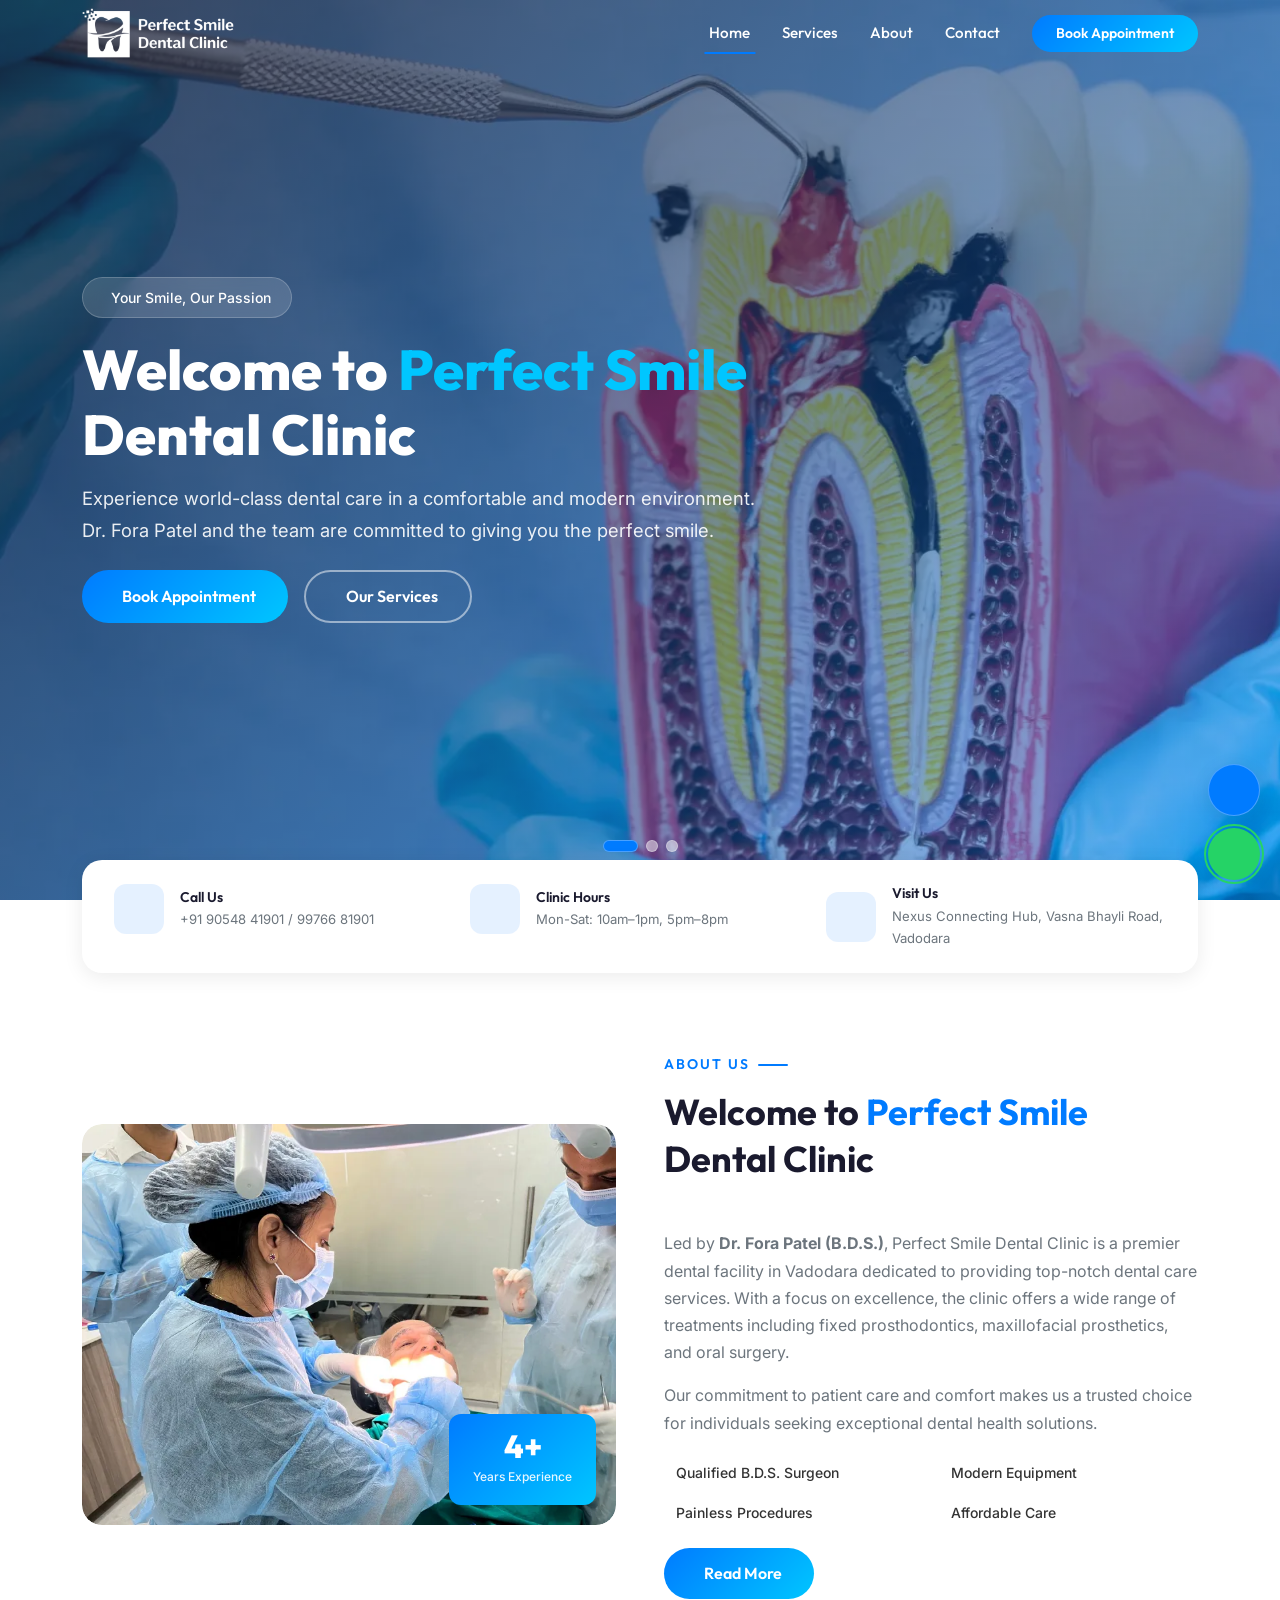
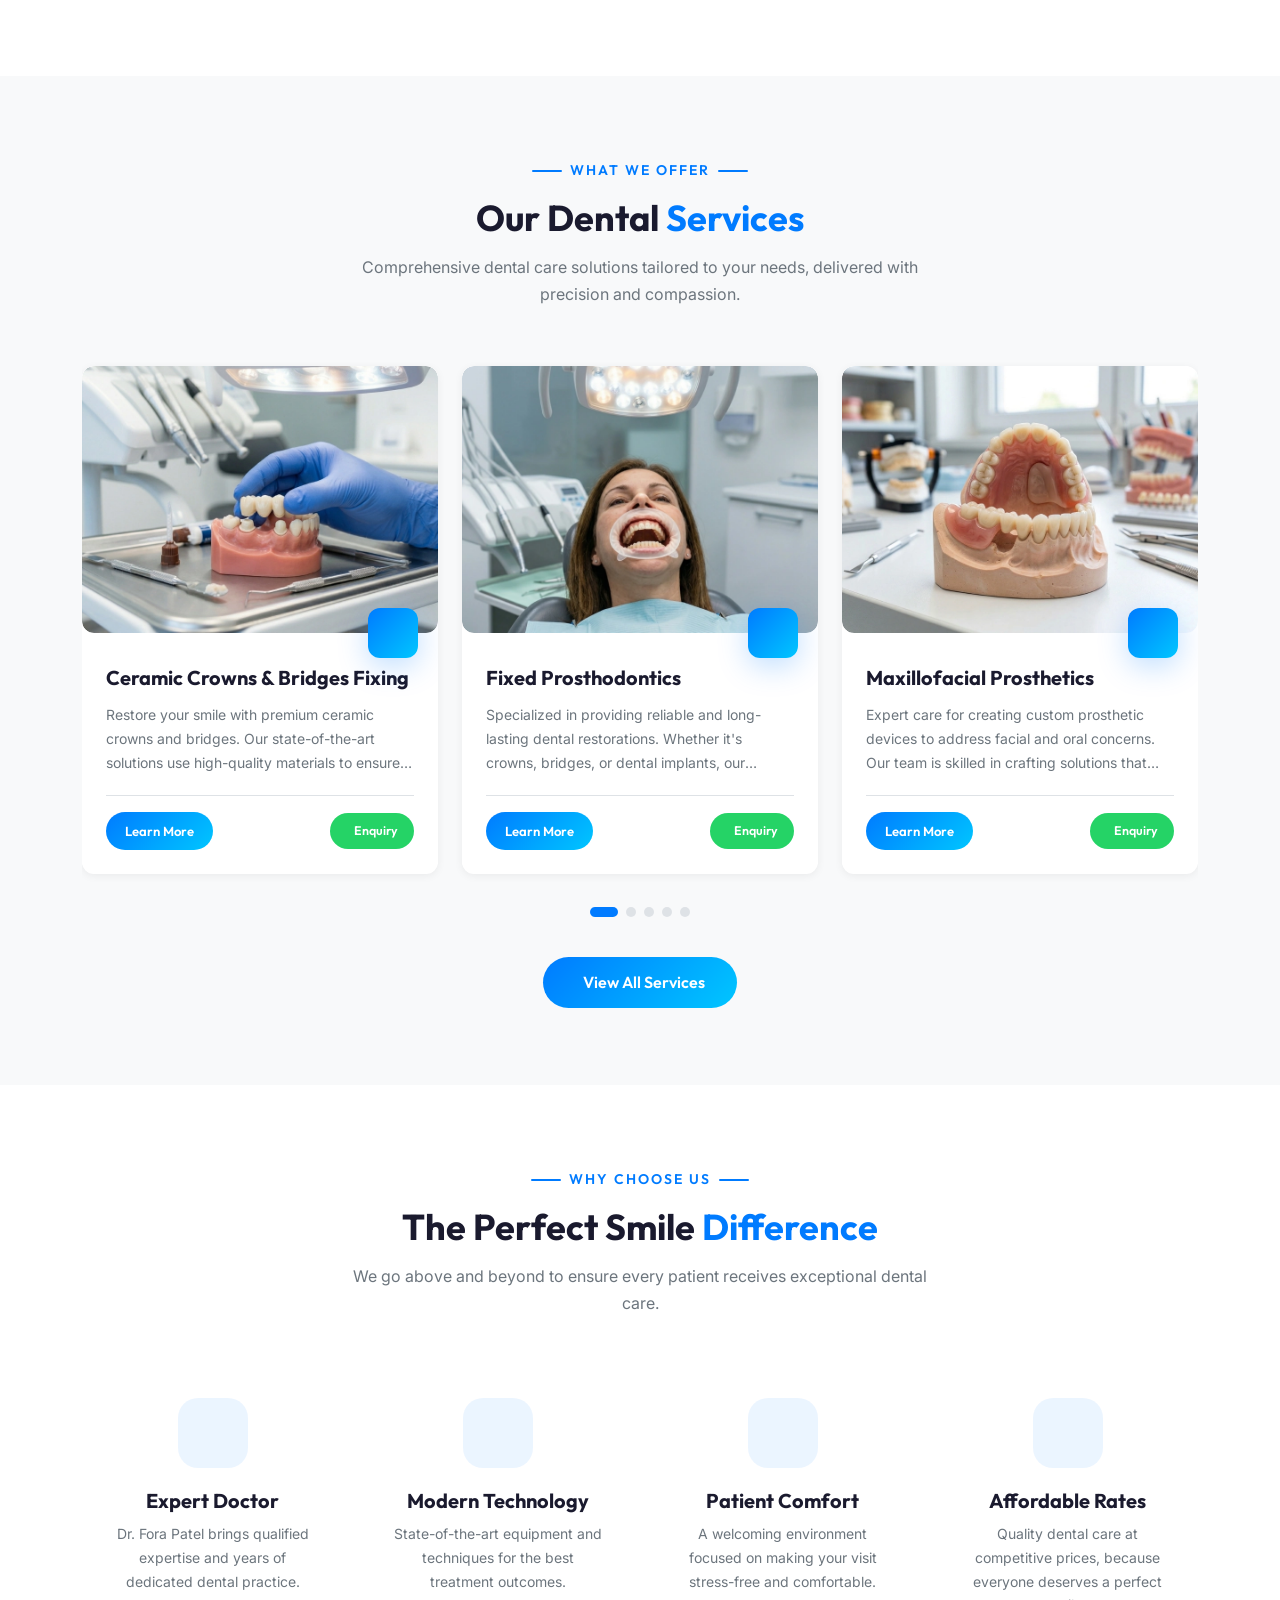
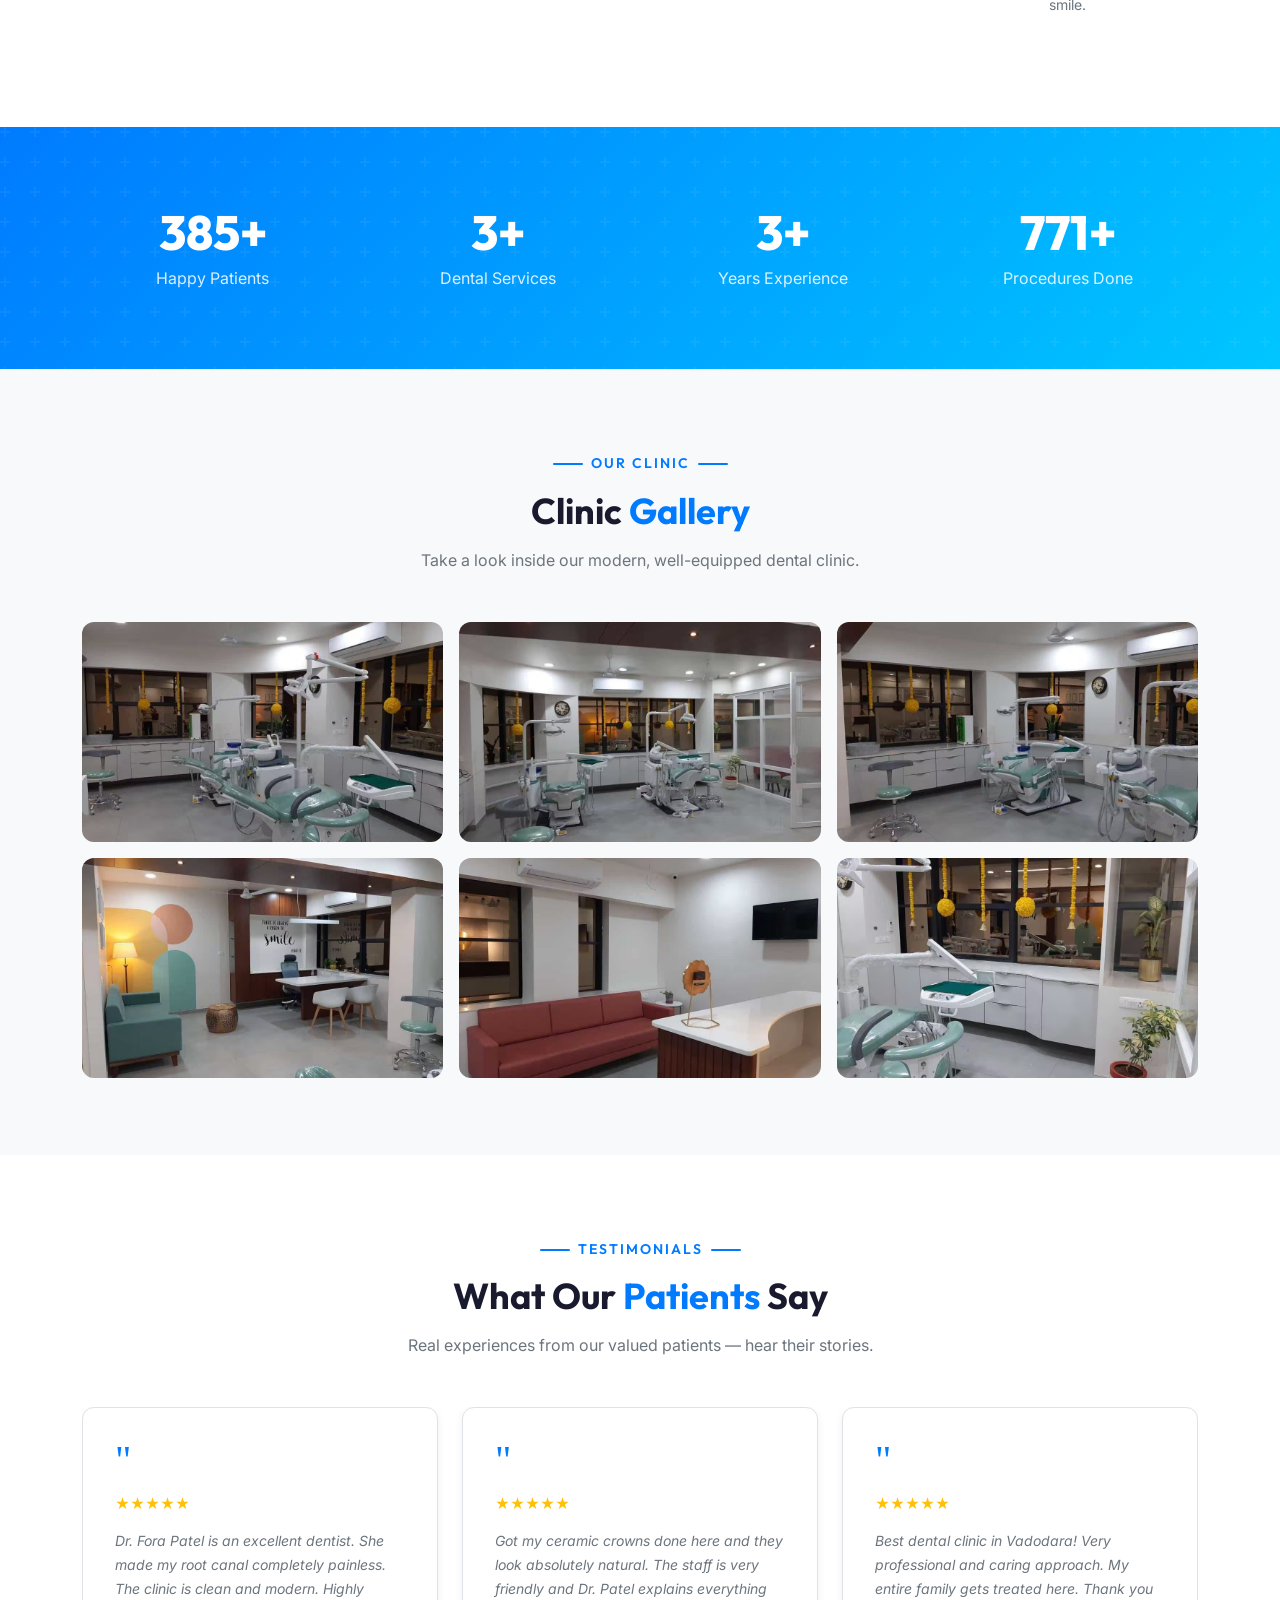
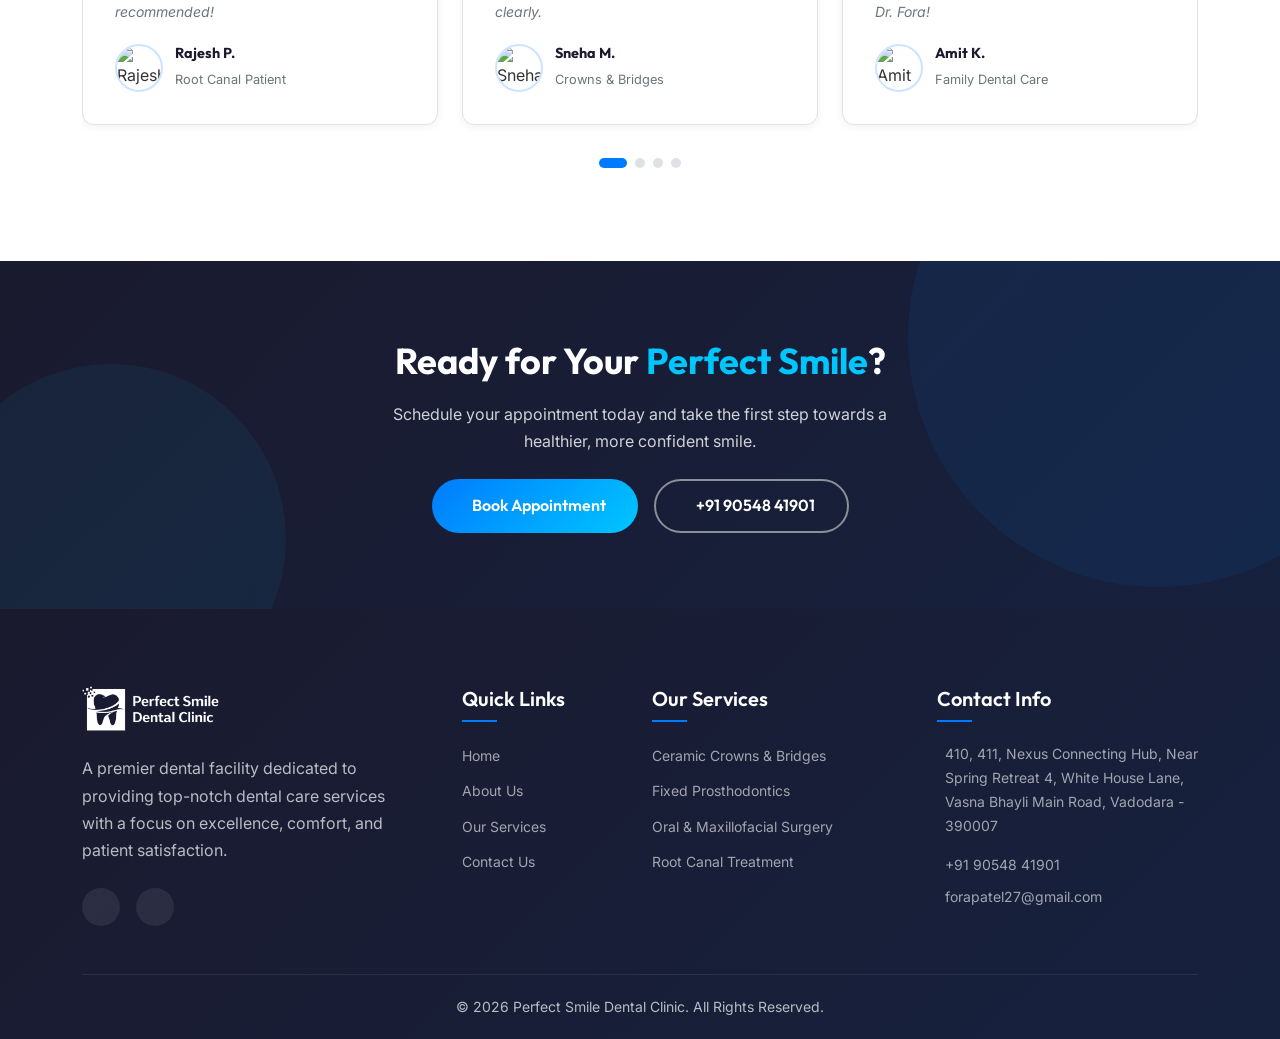
==== index.html @ d5c2c742 "files uploaded" ====
<!DOCTYPE html>
<html lang="en">
<head>
  <meta charset="UTF-8">
  <meta name="viewport" content="width=device-width, initial-scale=1.0">
  <title>Perfect Smile Dental Clinic | Dr. Fora Patel | Vadodara</title>
  <meta name="description" content="Perfect Smile Dental Clinic by Dr. Fora Patel (B.D.S.) — Premium dental care in Vadodara. Services include Ceramic Crowns, Fixed Prosthodontics, Maxillofacial Prosthetics, Oral Surgery & Root Canal Treatment.">
  <meta name="keywords" content="dentist vadodara, dental clinic, ceramic crowns, root canal, Dr Fora Patel, perfect smile dental">
  <link rel="icon" href="images/Fevicon.png" type="image/png">

  <!-- Performance: Preloaded Styles -->
  <link rel="preload" as="style" href="https://cdn.jsdelivr.net/npm/bootstrap@5.3.2/dist/css/bootstrap.min.css" onload="this.onload=null;this.rel='stylesheet'">
  <noscript><link rel="stylesheet" href="https://cdn.jsdelivr.net/npm/bootstrap@5.3.2/dist/css/bootstrap.min.css"></noscript>
  <link rel="stylesheet" href="https://cdn.jsdelivr.net/npm/swiper@11/swiper-bundle.min.css">
  <link rel="stylesheet" href="https://unpkg.com/aos@2.3.4/dist/aos.css">
  <link rel="stylesheet" href="https://cdn.jsdelivr.net/npm/@fancyapps/ui@5.0/dist/fancybox/fancybox.css">
  <link rel="preload" as="style" href="css/style.css" onload="this.onload=null;this.rel='stylesheet'">
  <noscript><link rel="stylesheet" href="css/style.css"></noscript>
  <link rel="preload" as="style" href="css/responsive.css" onload="this.onload=null;this.rel='stylesheet'">
  <noscript><link rel="stylesheet" href="css/responsive.css"></noscript>
</head>
<body>

  <!-- Preloader -->
  <div id="preloader">
    <div class="loader-content">
      <div class="shriii-loader"></div>
      <div class="loader-text">Perfect Smile Dental Clinic</div>
    </div>
  </div>
  <div class="custom-cursor"></div>

  <!-- Navbar (injected by critical.js) -->
  <header id="mainNavbar"></header>

  <!-- ════════════════════════════════════════════
       HERO SECTION — Swiper Carousel
       ════════════════════════════════════════════ -->
  <section class="hero-section" id="heroSection">
    <div class="swiper hero-swiper">
      <div class="swiper-wrapper">
        <!-- Slide 1 -->
        <div class="swiper-slide">
          <div class="hero-slide-bg hero-slide-bg1" style="background-image:url('images/Banner1.webp')"></div>
          <div class="container">
            <div class="hero-content" data-aos="fade-up">
              <div class="hero-badge">
                <iconify-icon icon="mdi:tooth"></iconify-icon> Your Smile, Our Passion
              </div>
              <h1>Welcome to <span>Perfect Smile</span> Dental Clinic</h1>
              <p>Experience world-class dental care in a comfortable and modern environment. Dr. Fora Patel and the team are committed to giving you the perfect smile.</p>
              <div class="hero-btns">
                <a href="contact.html" class="btn-primary-custom">
                  <iconify-icon icon="mdi:calendar-check"></iconify-icon> Book Appointment
                </a>
                <a href="services.html" class="btn-outline-custom">
                  <iconify-icon icon="mdi:arrow-right"></iconify-icon> Our Services
                </a>
              </div>
            </div>
          </div>
        </div>
        <!-- Slide 2 -->
        <div class="swiper-slide">
          <div class="hero-slide-bg hero-slide-bg2" style="background-image:url('images/Banner2.webp')"></div>
          <div class="container">
            <div class="hero-content" data-aos="fade-up">
              <div class="hero-badge">
                <iconify-icon icon="mdi:shield-check"></iconify-icon> Trusted Expertise
              </div>
              <h1>Advanced Dental <span>Treatments</span> You Can Trust</h1>
              <p>From ceramic crowns and bridges to root canal treatments, we offer comprehensive dental solutions using the latest techniques and technology.</p>
              <div class="hero-btns">
                <a href="services.html" class="btn-primary-custom">
                  <iconify-icon icon="mdi:medical-bag"></iconify-icon> View Services
                </a>
                <a href="about.html" class="btn-outline-custom">
                  <iconify-icon icon="mdi:information"></iconify-icon> About Us
                </a>
              </div>
            </div>
          </div>
        </div>
        <!-- Slide 3 -->
        <div class="swiper-slide">
          <div class="hero-slide-bg hero-slide-bg3" style="background-image:url('images/Banner3.webp')"></div>
          <div class="container">
            <div class="hero-content" data-aos="fade-up">
              <div class="hero-badge">
                <iconify-icon icon="mdi:heart-pulse"></iconify-icon> Gentle & Caring
              </div>
              <h1>Dr. Fora Patel — <span>Dental Surgeon</span> (B.D.S.)</h1>
              <p>With years of experience and a patient-first approach, Dr. Fora Patel delivers personalized dental care that puts your comfort and health first.</p>
              <div class="hero-btns">
                <a href="about.html" class="btn-primary-custom">
                  <iconify-icon icon="mdi:account-heart"></iconify-icon> Meet the Doctor
                </a>
                <a href="tel:+919054841901" class="btn-outline-custom">
                  <iconify-icon icon="mdi:phone"></iconify-icon> Call Now
                </a>
              </div>
            </div>
          </div>
        </div>
      </div>
      <div class="swiper-pagination"></div>
    </div>
  </section>

  <!-- ════════════════════════════════════════════
       INFO BAR
       ════════════════════════════════════════════ -->
  <section class="container quick-info" data-aos="fade-up">
    <div class="info-bar">
      <div class="row g-3">
        <div class="col-lg-4 col-md-6">
          <div class="info-item">
            <div class="info-icon"><iconify-icon icon="mdi:phone"></iconify-icon></div>
            <div>
              <h6>Call Us</h6>
              <p><a href="tel:+919054841901">+91 90548 41901</a> / <a href="tel:+919976681901">99766 81901</a></p>
            </div>
          </div>
        </div>
        <div class="col-lg-4 col-md-6">
          <div class="info-item">
            <div class="info-icon"><iconify-icon icon="mdi:clock-outline"></iconify-icon></div>
            <div>
              <h6>Clinic Hours</h6>
              <p>Mon-Sat: 10am–1pm, 5pm–8pm</p>
            </div>
          </div>
        </div>
        <div class="col-lg-4 col-md-12">
          <div class="info-item">
            <div class="info-icon"><iconify-icon icon="mdi:map-marker"></iconify-icon></div>
            <div>
              <h6>Visit Us</h6>
              <p>Nexus Connecting Hub, Vasna Bhayli Road, Vadodara</p>
            </div>
          </div>
        </div>
      </div>
    </div>
  </section>

  <!-- ════════════════════════════════════════════
       ABOUT  SECTION
       ════════════════════════════════════════════ -->
  <section class="about-section" id="aboutSection">
    <div class="container">
      <div class="row align-items-center g-4 g-lg-5">
        <div class="col-lg-6" data-aos="fade-right">
          <div class="about-img-wrapper">
            <img src="images/ClinicProfile.webp" alt="Dr. Fora Patel at Perfect Smile Dental Clinic" loading="lazy">
            <div class="about-experience-badge">
              <span class="number">4+</span>
              <span class="label">Years Experience</span>
            </div>
          </div>
        </div>
        <div class="col-lg-6" data-aos="fade-left">
          <div class="about-text">
            <div class="section-heading text-start">
              <div class="subtitle">About Us</div>
              <h2>Welcome to <span>Perfect Smile</span> Dental Clinic</h2>
            </div>
            <p>Led by <strong>Dr. Fora Patel (B.D.S.)</strong>, Perfect Smile Dental Clinic is a premier dental facility in Vadodara dedicated to providing top-notch dental care services. With a focus on excellence, the clinic offers a wide range of treatments including fixed prosthodontics, maxillofacial prosthetics, and oral surgery.</p>
            <p>Our commitment to patient care and comfort makes us a trusted choice for individuals seeking exceptional dental health solutions.</p>
            <div class="about-features">
              <div class="about-feature-item">
                <iconify-icon icon="mdi:check-decagram"></iconify-icon>
                <span>Qualified B.D.S. Surgeon</span>
              </div>
              <div class="about-feature-item">
                <iconify-icon icon="mdi:check-decagram"></iconify-icon>
                <span>Modern Equipment</span>
              </div>
              <div class="about-feature-item">
                <iconify-icon icon="mdi:check-decagram"></iconify-icon>
                <span>Painless Procedures</span>
              </div>
              <div class="about-feature-item">
                <iconify-icon icon="mdi:check-decagram"></iconify-icon>
                <span>Affordable Care</span>
              </div>
            </div>
            <div class="mt-4">
              <a href="about.html" class="btn-primary-custom">
                <iconify-icon icon="mdi:arrow-right"></iconify-icon> Read More
              </a>
            </div>
          </div>
        </div>
      </div>
    </div>
  </section>

  <!-- ════════════════════════════════════════════
       SERVICES SWIPER
       ════════════════════════════════════════════ -->
  <section class="services-section" id="servicesSection">
    <div class="container">
      <div class="section-heading" data-aos="fade-up">
        <div class="subtitle">What We Offer</div>
        <h2>Our Dental <span>Services</span></h2>
        <p>Comprehensive dental care solutions tailored to your needs, delivered with precision and compassion.</p>
      </div>
      <div class="swiper services-swiper" data-aos="fade-up" data-aos-delay="100">
        <div class="swiper-wrapper">
          <!-- Dynamically rendered by script.js -->
        </div>
        <div class="swiper-pagination"></div>
      </div>
      <div class="text-center mt-4" data-aos="fade-up">
        <a href="services.html" class="btn-primary-custom">
          <iconify-icon icon="mdi:view-grid"></iconify-icon> View All Services
        </a>
      </div>
    </div>
  </section>

  <!-- ════════════════════════════════════════════
       WHY CHOOSE US
       ════════════════════════════════════════════ -->
  <section class="why-choose-section" id="whyChooseSection">
    <div class="container">
      <div class="section-heading" data-aos="fade-up">
        <div class="subtitle">Why Choose Us</div>
        <h2>The Perfect Smile <span>Difference</span></h2>
        <p>We go above and beyond to ensure every patient receives exceptional dental care.</p>
      </div>
      <div class="row g-4">
        <div class="col-lg-3 col-md-6" data-aos="fade-up" data-aos-delay="100">
          <div class="choose-card">
            <div class="choose-card-icon"><iconify-icon icon="mdi:shield-star"></iconify-icon></div>
            <h5>Expert Doctor</h5>
            <p>Dr. Fora Patel brings qualified expertise and years of dedicated dental practice.</p>
          </div>
        </div>
        <div class="col-lg-3 col-md-6" data-aos="fade-up" data-aos-delay="200">
          <div class="choose-card">
            <div class="choose-card-icon"><iconify-icon icon="mdi:cog-outline"></iconify-icon></div>
            <h5>Modern Technology</h5>
            <p>State-of-the-art equipment and techniques for the best treatment outcomes.</p>
          </div>
        </div>
        <div class="col-lg-3 col-md-6" data-aos="fade-up" data-aos-delay="300">
          <div class="choose-card">
            <div class="choose-card-icon"><iconify-icon icon="mdi:heart-outline"></iconify-icon></div>
            <h5>Patient Comfort</h5>
            <p>A welcoming environment focused on making your visit stress-free and comfortable.</p>
          </div>
        </div>
        <div class="col-lg-3 col-md-6" data-aos="fade-up" data-aos-delay="400">
          <div class="choose-card">
            <div class="choose-card-icon"><iconify-icon icon="mdi:currency-inr"></iconify-icon></div>
            <h5>Affordable Rates</h5>
            <p>Quality dental care at competitive prices, because everyone deserves a perfect smile.</p>
          </div>
        </div>
      </div>
    </div>
  </section>

  <!-- ════════════════════════════════════════════
       STATS COUNTER
       ════════════════════════════════════════════ -->
  <section class="stats-section" id="statsSection">
    <div class="container">
      <div class="row g-4 text-center">
        <div class="col-6 col-md-3" data-aos="zoom-in" data-aos-delay="100">
          <div class="stat-item">
            <div class="stat-counter" data-target="500" data-suffix="+">0</div>
            <p>Happy Patients</p>
          </div>
        </div>
        <div class="col-6 col-md-3" data-aos="zoom-in" data-aos-delay="200">
          <div class="stat-item">
            <div class="stat-counter" data-target="5" data-suffix="+">0</div>
            <p>Dental Services</p>
          </div>
        </div>
        <div class="col-6 col-md-3" data-aos="zoom-in" data-aos-delay="300">
          <div class="stat-item">
            <div class="stat-counter" data-target="4" data-suffix="+">0</div>
            <p>Years Experience</p>
          </div>
        </div>
        <div class="col-6 col-md-3" data-aos="zoom-in" data-aos-delay="400">
          <div class="stat-item">
            <div class="stat-counter" data-target="1000" data-suffix="+">0</div>
            <p>Procedures Done</p>
          </div>
        </div>
      </div>
    </div>
  </section>

  <!-- ════════════════════════════════════════════
       GALLERY (Fancybox)
       ════════════════════════════════════════════ -->
  <section class="gallery-section" id="gallerySection">
    <div class="container">
      <div class="section-heading" data-aos="fade-up">
        <div class="subtitle">Our Clinic</div>
        <h2>Clinic <span>Gallery</span></h2>
        <p>Take a look inside our modern, well-equipped dental clinic.</p>
      </div>
      <div class="row g-3" data-aos="fade-up" data-aos-delay="100">
        <div class="col-md-4 col-6">
          <a href="images/GalleryImages1.avif" data-fancybox="gallery" data-caption="Clinic Interior">
            <div class="gallery-item">
              <img src="images/GalleryImages1.avif" alt="Clinic Interior" loading="lazy">
              <div class="gallery-overlay"><iconify-icon icon="mdi:magnify-plus-outline"></iconify-icon></div>
            </div>
          </a>
        </div>
        <div class="col-md-4 col-6">
          <a href="images/GalleryImages2.avif" data-fancybox="gallery" data-caption="Treatment Room">
            <div class="gallery-item">
              <img src="images/GalleryImages2.avif" alt="Treatment Room" loading="lazy">
              <div class="gallery-overlay"><iconify-icon icon="mdi:magnify-plus-outline"></iconify-icon></div>
            </div>
          </a>
        </div>
        <div class="col-md-4 col-6">
          <a href="images/GalleryImages3.avif" data-fancybox="gallery" data-caption="Reception Area">
            <div class="gallery-item">
              <img src="images/GalleryImages3.avif" alt="Reception" loading="lazy">
              <div class="gallery-overlay"><iconify-icon icon="mdi:magnify-plus-outline"></iconify-icon></div>
            </div>
          </a>
        </div>
        <div class="col-md-4 col-6">
          <a href="images/GalleryImages4.avif" data-fancybox="gallery" data-caption="Modern Equipment">
            <div class="gallery-item">
              <img src="images/GalleryImages4.avif" alt="Equipment" loading="lazy">
              <div class="gallery-overlay"><iconify-icon icon="mdi:magnify-plus-outline"></iconify-icon></div>
            </div>
          </a>
        </div>
        <div class="col-md-4 col-6">
          <a href="images/GalleryImages5.avif" data-fancybox="gallery" data-caption="Waiting Area">
            <div class="gallery-item">
              <img src="images/GalleryImages5.avif" alt="Waiting Area" loading="lazy">
              <div class="gallery-overlay"><iconify-icon icon="mdi:magnify-plus-outline"></iconify-icon></div>
            </div>
          </a>
        </div>
        <div class="col-md-4 col-6">
          <a href="images/GalleryImages6.avif" data-fancybox="gallery" data-caption="Nexus Connecting Hub">
            <div class="gallery-item">
              <img src="images/GalleryImages6.avif" alt="Nexus Building" loading="lazy">
              <div class="gallery-overlay"><iconify-icon icon="mdi:magnify-plus-outline"></iconify-icon></div>
            </div>
          </a>
        </div>
      </div>
    </div>
  </section>

  <!-- ════════════════════════════════════════════
       TESTIMONIALS
       ════════════════════════════════════════════ -->
  <section class="testimonials-section" id="testimonialsSection">
    <div class="container">
      <div class="section-heading" data-aos="fade-up">
        <div class="subtitle">Testimonials</div>
        <h2>What Our <span>Patients</span> Say</h2>
        <p>Real experiences from our valued patients — hear their stories.</p>
      </div>
      <div class="swiper testimonials-swiper" data-aos="fade-up" data-aos-delay="100">
        <div class="swiper-wrapper">
          <div class="swiper-slide">
            <div class="testimonial-card">
              <div class="testimonial-quote">"</div>
              <div class="testimonial-stars">★★★★★</div>
              <p>Dr. Fora Patel is an excellent dentist. She made my root canal completely painless. The clinic is clean and modern. Highly recommended!</p>
              <div class="testimonial-author">
                <img src="https://placehold.co/48x48/007bff/fff?text=RP" alt="Rajesh P." class="testimonial-author-img">
                <div><h6>Rajesh P.</h6><span>Root Canal Patient</span></div>
              </div>
            </div>
          </div>
          <div class="swiper-slide">
            <div class="testimonial-card">
              <div class="testimonial-quote">"</div>
              <div class="testimonial-stars">★★★★★</div>
              <p>Got my ceramic crowns done here and they look absolutely natural. The staff is very friendly and Dr. Patel explains everything clearly.</p>
              <div class="testimonial-author">
                <img src="https://placehold.co/48x48/0056b3/fff?text=SM" alt="Sneha M." class="testimonial-author-img">
                <div><h6>Sneha M.</h6><span>Crowns & Bridges</span></div>
              </div>
            </div>
          </div>
          <div class="swiper-slide">
            <div class="testimonial-card">
              <div class="testimonial-quote">"</div>
              <div class="testimonial-stars">★★★★★</div>
              <p>Best dental clinic in Vadodara! Very professional and caring approach. My entire family gets treated here. Thank you Dr. Fora!</p>
              <div class="testimonial-author">
                <img src="https://placehold.co/48x48/00c6ff/fff?text=AK" alt="Amit K." class="testimonial-author-img">
                <div><h6>Amit K.</h6><span>Family Dental Care</span></div>
              </div>
            </div>
          </div>
          <div class="swiper-slide">
            <div class="testimonial-card">
              <div class="testimonial-quote">"</div>
              <div class="testimonial-stars">★★★★★</div>
              <p>I had a major dental surgery done by Dr. Patel and the experience was very smooth. She is highly skilled and made me feel comfortable throughout.</p>
              <div class="testimonial-author">
                <img src="https://placehold.co/48x48/4da3ff/fff?text=PD" alt="Priya D." class="testimonial-author-img">
                <div><h6>Priya D.</h6><span>Oral Surgery Patient</span></div>
              </div>
            </div>
          </div>
        </div>
        <div class="swiper-pagination"></div>
      </div>
    </div>
  </section>

  <!-- ════════════════════════════════════════════
       CTA SECTION
       ════════════════════════════════════════════ -->
  <section class="cta-section" id="ctaSection">
    <div class="container">
      <div class="cta-content" data-aos="zoom-in">
        <h2>Ready for Your <span style="color:var(--accent)">Perfect Smile</span>?</h2>
        <p>Schedule your appointment today and take the first step towards a healthier, more confident smile.</p>
        <div class="d-flex flex-wrap gap-3 justify-content-center">
          <a href="contact.html" class="btn-primary-custom">
            <iconify-icon icon="mdi:calendar-check"></iconify-icon> Book Appointment
          </a>
          <a href="tel:+919054841901" class="btn-outline-custom">
            <iconify-icon icon="mdi:phone"></iconify-icon> +91 90548 41901
          </a>
        </div>
      </div>
    </div>
  </section>

  <!-- Footer (injected by script.js) -->
  <footer id="footer"></footer>

  <!-- Back to Top -->
  <button id="backToTop" aria-label="Back to top">
    <iconify-icon icon="mdi:chevron-up"></iconify-icon>
  </button>

  <!-- ════════════════════════════════════════════
       SCRIPTS
       ════════════════════════════════════════════ -->
  <script src="https://cdn.jsdelivr.net/npm/bootstrap@5.3.2/dist/js/bootstrap.bundle.min.js"></script>
  <script src="https://cdn.jsdelivr.net/npm/swiper@11/swiper-bundle.min.js"></script>
  <script src="https://unpkg.com/aos@2.3.4/dist/aos.js"></script>
  <script src="https://cdn.jsdelivr.net/npm/@fancyapps/ui@5.0/dist/fancybox/fancybox.umd.js"></script>
  <script src="https://code.iconify.design/iconify-icon/2.1.0/iconify-icon.min.js"></script>
  <script src="js/critical.js"></script>
  <script src="js/script.js"></script>
  <script>
    // Initialize Hero Swiper
    document.addEventListener('DOMContentLoaded', function () {
      // Render services into swiper
      if (typeof renderServiceSwiper === 'function') {
        renderServiceSwiper('.services-swiper');
      }

      // Init hero swiper
      new Swiper('.hero-swiper', {
        slidesPerView: 1,
        loop: true,
        effect: 'fade',
        fadeEffect: { crossFade: true },
        autoplay: { delay: 5000, disableOnInteraction: false },
        pagination: { el: '.hero-swiper .swiper-pagination', clickable: true }
      });

      // Init services swiper
      new Swiper('.services-swiper', {
        slidesPerView: 1,
        spaceBetween: 24,
        loop: true,
        pagination: { el: '.services-swiper .swiper-pagination', clickable: true },
        breakpoints: {
          576: { slidesPerView: 2 },
          992: { slidesPerView: 3 }
        }
      });

      // Init testimonials swiper
      if (document.querySelector('.testimonials-swiper')) {
        new Swiper('.testimonials-swiper', {
          slidesPerView: 1,
          spaceBetween: 24,
          loop: true,
          pagination: { el: '.testimonials-swiper .swiper-pagination', clickable: true },
          breakpoints: {
            768: { slidesPerView: 2 },
            1024: { slidesPerView: 3 }
          }
        });
      }

      // Init Fancybox
      if (typeof Fancybox !== 'undefined') {
        Fancybox.bind('[data-fancybox]', { Toolbar: { display: { left: ["infobar"], middle: [], right: ["zoom", "slideshow", "fullscreen", "download", "close"] } } });
      }
    });
  </script>
</body>
</html>
---- css/style.css ----
/* ================================================
   STYLE.CSS — Perfect Smile Dental Clinic
   ================================================ */
@import url('https://fonts.googleapis.com/css2?family=Inter:wght@300;400;500;600;700;800&family=Outfit:wght@300;400;500;600;700;800&display=swap');

/* ── 1. Design Tokens ── */
:root {
  --primary:#007bff;--primary-dark:#0056b3;--primary-light:#4da3ff;
  --primary-rgb:0,123,255;--accent:#00c6ff;--accent-rgb:0,198,255;
  --dark:#1a1a2e;--dark-rgb:26,26,46;--text:#333;--text-muted:#6c757d;
  --surface:#f8f9fa;--surface-alt:#eef2f7;--white:#fff;--border:#dee2e6;
  --gradient-primary:linear-gradient(135deg,var(--primary),var(--accent));
  --gradient-dark:linear-gradient(135deg,#1a1a2e,#16213e);
  --gradient-overlay:linear-gradient(135deg,rgba(0,123,255,.85),rgba(0,198,255,.75));
  --font-primary:'Outfit',sans-serif;--font-secondary:'Inter',sans-serif;
  --fs-hero:clamp(2rem,5vw,3.5rem);--fs-h1:clamp(1.75rem,4vw,2.75rem);
  --fs-h2:clamp(1.5rem,3.5vw,2.25rem);--fs-h3:clamp(1.25rem,2.5vw,1.5rem);
  --fs-h4:clamp(1.1rem,2vw,1.25rem);--fs-body:clamp(.9rem,1.5vw,1rem);
  --fs-small:clamp(.8rem,1.2vw,.875rem);
  --section-py:clamp(3rem,6vw,5rem);--section-px:clamp(1rem,3vw,2rem);
  --gap-sm:.5rem;--gap-md:1rem;--gap-lg:1.5rem;--gap-xl:2rem;--gap-xxl:3rem;
  --brand-height:50px;--nav-height:max(65px,calc(var(--brand-height) + 16px));
  --radius-sm:6px;--radius-md:12px;--radius-lg:20px;--radius-xl:30px;
  --shadow-sm:0 2px 8px rgba(0,0,0,.06);--shadow-md:0 4px 20px rgba(0,0,0,.08);
  --shadow-lg:0 8px 40px rgba(0,0,0,.12);--shadow-primary:0 8px 30px rgba(var(--primary-rgb),.25);
  --transition:all .3s cubic-bezier(.4,0,.2,1);--transition-slow:all .5s cubic-bezier(.4,0,.2,1);
}

/* ── 2. Resets ── */
*,*::before,*::after{box-sizing:border-box;margin:0;padding:0}
html{scroll-behavior:smooth;-webkit-text-size-adjust:100%}
body{font-family:var(--font-secondary);font-size:var(--fs-body);color:var(--text);line-height:1.7;background:var(--white);overflow-x:hidden;-webkit-font-smoothing:antialiased}
body:not(.loaded){overflow:hidden}
img{width:100%;height:auto;display:block}
a{text-decoration:none;color:inherit;transition:var(--transition)}
a:hover{color:var(--primary)}
textarea{resize:none}
h1,h2,h3,h4,h5,h6{font-family:var(--font-primary);font-weight:700;line-height:1.3;color:var(--dark)}
ul,ol{list-style:none;padding:0;margin:0}
::selection{background:var(--primary);color:var(--white)}

/* ── 3. Preloader ── */
#preloader{position:fixed;inset:0;z-index:99999;background:var(--white);display:flex;align-items:center;justify-content:center;transition:opacity .5s ease,visibility .5s ease}
.loaded #preloader{opacity:0;visibility:hidden;pointer-events:none}
.loader-content{text-align:center}
.shriii-loader{width:50px;height:50px;border:4px solid var(--surface-alt);border-top:4px solid var(--primary);border-radius:50%;margin:0 auto 1rem;animation:spin .8s linear infinite}
@keyframes spin{to{transform:rotate(360deg)}}
.loader-text{font-family:var(--font-primary);font-size:var(--fs-h4);font-weight:600;color:var(--primary);letter-spacing:.5px}

/* ── 4. Custom Cursor ── */
.custom-cursor{width:20px;height:20px;border:2px solid var(--primary);border-radius:50%;position:fixed;top:0;left:0;pointer-events:none;z-index:99998;transform:translate(-50%,-50%);transition:width .2s,height .2s,background .2s,opacity .2s;opacity:0;mix-blend-mode:difference}
.custom-cursor.active{opacity:1}
.custom-cursor.hovered{width:40px;height:40px;background:rgba(var(--primary-rgb),.15);border-color:var(--primary-light)}
@media(hover:none){.custom-cursor{display:none!important}}

/* ── 5. Navbar ── */
#mainNavbar{position:fixed;top:0;left:0;right:0;z-index:1030;transition:var(--transition)}
#mainNavbar .navbar{padding:.5rem 0;transition:var(--transition)}
#mainNavbar:not(.scrolled) .navbar{background:transparent}
#mainNavbar:not(.scrolled) .nav-link{color:var(--white)}
#mainNavbar:not(.scrolled) .navbar-brand img{filter:brightness(0) invert(1)}
.offcanvas-header .navbar-brand img{filter:none !important}
#mainNavbar.scrolled{background:var(--white);box-shadow:var(--shadow-md)}
#mainNavbar.scrolled .navbar{padding:.35rem 0}
#mainNavbar.scrolled .nav-link{color:var(--dark)}
#mainNavbar.scrolled .nav-link:hover,#mainNavbar.scrolled .nav-link.active{color:var(--primary)}
.navbar-brand{height:var(--brand-height);padding:0}
.navbar-brand img{height:100%;width:auto;transition:var(--transition)}
.navbar-nav .nav-link{font-family:var(--font-primary);font-weight:500;font-size:.95rem;padding:.5rem 1rem!important;position:relative;transition:var(--transition)}
.navbar-nav .nav-link::after{content:'';position:absolute;bottom:0;left:50%;width:0;height:2px;background:var(--primary);transition:var(--transition);transform:translateX(-50%)}
.navbar-nav .nav-link:hover::after,.navbar-nav .nav-link.active::after{width:70%}
.dropdown-menu{border:none;border-radius:var(--radius-md);box-shadow:var(--shadow-lg);padding:.5rem;margin-top:.5rem!important;animation:fadeDown .3s ease}
@keyframes fadeDown{from{opacity:0;transform:translateY(-8px)}to{opacity:1;transform:translateY(0)}}
.dropdown-item{border-radius:var(--radius-sm);padding:.5rem 1rem;font-size:.9rem;font-weight:500;transition:var(--transition)}
.dropdown-item:hover,.dropdown-item:focus{background:rgba(var(--primary-rgb),.08);color:var(--primary)}
.dropdown-toggle::after{
   border: none ;
}
.navbar-toggler{border:none;padding:.25rem;box-shadow:none!important}
.navbar-toggler-icon{background-image:none;position:relative;width:28px;height:2px;background:var(--dark);display:inline-block;transition:var(--transition)}
#mainNavbar:not(.scrolled) .navbar-toggler-icon{background:var(--white)}
.navbar-toggler-icon::before,.navbar-toggler-icon::after{content:'';position:absolute;left:0;width:100%;height:2px;background:inherit;transition:var(--transition)}
.navbar-toggler-icon::before{top:-8px}
.navbar-toggler-icon::after{top:8px}
.offcanvas{max-width:300px}
.offcanvas-header{border-bottom:1px solid var(--border)}
.offcanvas .nav-link{color:var(--dark)!important;padding:.75rem 1rem!important;border-radius:var(--radius-sm)}
.offcanvas .nav-link:hover,.offcanvas .nav-link.active{background:rgba(var(--primary-rgb),.08);color:var(--primary)!important}
.navbar-nav .btn-primary{background:var(--gradient-primary);border:none;font-family:var(--font-primary);font-weight:600;border-radius:var(--radius-xl);transition:var(--transition)}
.navbar-nav .btn-primary:hover{transform:translateY(-1px);box-shadow:var(--shadow-primary)}

/* ── 6. Hero Banner ── */
.hero-section{position:relative;min-height:100vh;height:auto}
.hero-section .swiper{width:100%;min-height:100vh;height:auto}
.hero-section .swiper-slide{position:relative;display:flex;align-items:center;min-height:100vh;height:auto;overflow:hidden}
.hero-slide-bg{position:absolute;inset:0;background-size:cover;background-position:center;background-repeat:no-repeat}
.hero-slide-bg::after{content:'';position:absolute;inset:0;background:linear-gradient(135deg,rgba(var(--dark-rgb),.75),rgba(var(--primary-rgb),.45))}
.hero-content{position:relative;z-index:2;color:var(--white);padding:var(--section-py) 0;max-width:680px}
.hero-badge{display:inline-flex;align-items:center;gap:.5rem;background:rgba(255,255,255,.15);backdrop-filter:blur(10px);padding:.5rem 1.25rem;border-radius:var(--radius-xl);font-size:var(--fs-small);font-weight:500;margin-bottom:1.25rem;border:1px solid rgba(255,255,255,.2)}
.hero-content h1{font-size:var(--fs-hero);font-weight:800;color:var(--white);margin-bottom:1rem;line-height:1.15}
.hero-content h1 span{color:var(--accent)}
.hero-content p{font-size:clamp(1rem,2vw,1.15rem);opacity:.9;margin-bottom:1.5rem;line-height:1.7}
.hero-btns{display:flex;flex-wrap:wrap;gap:1rem}
.hero-section .swiper-pagination{bottom:40px!important}
.hero-section .swiper-pagination-bullet{width:12px;height:12px;background:rgba(255,255,255,.5);opacity:1;border-radius:6px;transition:var(--transition); border: 1px solid #ffffff49;}
.hero-section .swiper-pagination-bullet-active{width:35px;background:var(--primary);opacity:1;border-radius:6px}

/* ── 7. Buttons ── */
.btn-primary-custom{background:var(--gradient-primary);color:var(--white);border:none;padding:.75rem 2rem;border-radius:var(--radius-xl);font-family:var(--font-primary);font-weight:600;font-size:var(--fs-body);display:inline-flex;align-items:center;gap:.5rem;transition:var(--transition);cursor:pointer}
.btn-primary-custom:hover{transform:translateY(-2px);box-shadow:var(--shadow-primary);color:var(--white)}
.btn-outline-custom{background:transparent;color:var(--white);border:2px solid rgba(255,255,255,.5);padding:.7rem 2rem;border-radius:var(--radius-xl);font-family:var(--font-primary);font-weight:600;font-size:var(--fs-body);display:inline-flex;align-items:center;gap:.5rem;transition:var(--transition);cursor:pointer}
.btn-outline-custom:hover{background:var(--white);color:var(--primary);border-color:var(--white);transform:translateY(-2px)}
.btn-whatsapp{background:#25d366;color:var(--white);border:none;padding:.6rem 1.5rem;border-radius:var(--radius-xl);font-family:var(--font-primary);font-weight:600;font-size:var(--fs-small);display:inline-flex;align-items:center;gap:.5rem;transition:var(--transition);cursor:pointer}
.btn-whatsapp:hover{background:#1ebe57;color:var(--white);transform:translateY(-2px);box-shadow:0 4px 15px rgba(37,211,102,.35)}

/* ── 8. Info Bar ── */
.quick-info{
   position: relative;
   z-index: 2;
}
.info-bar{background:var(--white);box-shadow:var(--shadow-md);border-radius:var(--radius-lg);margin-top:-40px;position:relative;z-index:10;padding:1.5rem 2rem}
.info-item{display:flex;align-items:center;gap:1rem}
.info-icon{width:50px;height:50px;border-radius:var(--radius-md);background:rgba(var(--primary-rgb),.1);display:flex;align-items:center;justify-content:center;flex-shrink:0}
.info-icon iconify-icon{font-size:1.5rem;color:var(--primary)}
.info-item h6{font-size:var(--fs-small);font-weight:600;margin-bottom:.15rem}
.info-item p{font-size:.82rem;color:var(--text-muted);margin-bottom:0}

/* ── 9. Section Headings ── */
.section-heading{text-align:center;margin-bottom:var(--gap-xxl)}
.section-heading .subtitle{display:inline-flex;align-items:center;gap:.5rem;color:var(--primary);font-family:var(--font-primary);font-weight:600;font-size:var(--fs-small);text-transform:uppercase;letter-spacing:2px;margin-bottom:.75rem}
.section-heading .subtitle::before,.section-heading .subtitle::after{content:'';width:30px;height:2px;background:var(--primary);border-radius:1px}
.section-heading h2{font-size:var(--fs-h2);font-weight:700;margin-bottom:.75rem}
.section-heading h2 span{color:var(--primary)}
.section-heading p{max-width:600px;margin:0 auto;color:var(--text-muted);font-size:var(--fs-body)}
.section-heading.text-start{text-align:left}
.section-heading.text-start .subtitle::before{display:none}
/* ================================================
   STYLE-COMPONENTS.CSS — Part 2: Components
   ================================================ */

/* ── 10. About Section ── */
.about-section{padding:var(--section-py) 0}
.about-img-wrapper{position:relative;border-radius:var(--radius-lg);overflow:hidden}
.about-img-wrapper img{border-radius:var(--radius-lg);object-fit:cover}
.about-experience-badge{position:absolute;bottom:20px;right:20px;background:var(--gradient-primary);color:var(--white);padding:1rem 1.5rem;border-radius:var(--radius-md);text-align:center;box-shadow:var(--shadow-lg)}
.about-experience-badge .number{display:block;font-family:var(--font-primary);font-size:2rem;font-weight:800;line-height:1}
.about-experience-badge .label{font-size:.75rem;font-weight:500;opacity:.9}
.about-text h3{font-size:var(--fs-h3);margin-bottom:1rem}
.about-text p{color:var(--text-muted);margin-bottom:1rem}
.about-features{display:grid;grid-template-columns:repeat(2,1fr);gap:1rem;margin-top:1.5rem}
.about-feature-item{display:flex;align-items:center;gap:.75rem}
.about-feature-item iconify-icon{font-size:1.25rem;color:var(--primary);flex-shrink:0}
.about-feature-item span{font-weight:500;font-size:var(--fs-small)}

/* ── 11. Services ── */
.services-section{padding:var(--section-py) 0;background:var(--surface)}
.service-card{background:var(--white);border-radius:var(--radius-md);overflow:hidden;box-shadow:var(--shadow-sm);transition:var(--transition);height:100%;display:flex;flex-direction:column}
.service-card:hover{transform:translateY(-6px);box-shadow:var(--shadow-lg)}
.service-card-img{position:relative; aspect-ratio: 4/3; overflow: hidden; border-radius:var(--radius-md)}
.service-card-imgWrap{
   position: relative;
}
.service-card-img img{width:100%;height:100%;object-fit:cover;transition:var(--transition-slow);border-radius:var(--radius-md)}
.service-card:hover .service-card-img img{transform:scale(1.08)}
.service-card-imgWrap .service-icon{position:absolute;bottom:-25px;right:20px;width:50px;height:50px;background:var(--gradient-primary);border-radius:var(--radius-md);display:flex;align-items:center;justify-content:center;box-shadow:var(--shadow-primary);z-index:2}
.service-card-imgWrap .service-icon iconify-icon{font-size:1.4rem;color:var(--white)}
.service-card-body{padding:2rem 1.5rem 1.5rem;flex:1;display:flex;flex-direction:column}
.service-card-body h4{font-size:var(--fs-h4);margin-bottom:.75rem;transition:var(--transition)}
.service-card:hover .service-card-body h4{color:var(--primary)}
.service-card-body p{color:var(--text-muted);font-size:var(--fs-small);margin-bottom:1.25rem;flex:1;display:-webkit-box;-webkit-line-clamp:3;-webkit-box-orient:vertical;overflow:hidden}
.service-card-footer{display:flex;align-items:center;justify-content:space-between;gap:.5rem;padding-top:1rem;border-top:1px solid var(--border)}
.services-swiper .swiper-slide{height:auto; padding-top: 10px;}
.services-swiper .swiper-pagination{position:relative;margin-top:2rem}
.services-swiper .swiper-pagination-bullet{width:10px;height:10px;background:var(--border);opacity:1;border-radius:5px;transition:var(--transition)}
.services-swiper .swiper-pagination-bullet-active{width:28px;background:var(--primary);border-radius:5px}

/* ── 12. Why Choose Us ── */
.why-choose-section{padding:var(--section-py) 0}
.choose-card{text-align:center;padding:2rem 1.5rem;border-radius:var(--radius-md);transition:var(--transition);background:var(--white);border:1px solid transparent}
.choose-card:hover{border-color:rgba(var(--primary-rgb),.15);box-shadow:var(--shadow-md);transform:translateY(-4px)}
.choose-card-icon{width:70px;height:70px;border-radius:var(--radius-lg);background:rgba(var(--primary-rgb),.08);display:flex;align-items:center;justify-content:center;margin:0 auto 1.25rem;transition:var(--transition)}
.choose-card:hover .choose-card-icon{background:var(--gradient-primary)}
.choose-card-icon iconify-icon{font-size:1.8rem;color:var(--primary);transition:var(--transition)}
.choose-card:hover .choose-card-icon iconify-icon{color:var(--white)}
.choose-card h5{font-size:var(--fs-h4);margin-bottom:.5rem}
.choose-card p{color:var(--text-muted);font-size:var(--fs-small);margin-bottom:0}

/* ── 13. Stats ── */
.stats-section{padding:var(--section-py) 0;background:var(--gradient-primary);position:relative;overflow:hidden}
.stats-section::before{content:'';position:absolute;inset:0;background:url("data:image/svg+xml,%3Csvg width='60' height='60' viewBox='0 0 60 60' xmlns='http://www.w3.org/2000/svg'%3E%3Cg fill='none' fill-rule='evenodd'%3E%3Cg fill='%23ffffff' fill-opacity='0.05'%3E%3Cpath d='M36 34v-4h-2v4h-4v2h4v4h2v-4h4v-2h-4zm0-30V0h-2v4h-4v2h4v4h2V6h4V4h-4zM6 34v-4H4v4H0v2h4v4h2v-4h4v-2H6zM6 4V0H4v4H0v2h4v4h2V6h4V4H6z'/%3E%3C/g%3E%3C/g%3E%3C/svg%3E")}
.stat-item{text-align:center;position:relative;z-index:1}
.stat-counter{font-family:var(--font-primary);font-size:clamp(2rem,4vw,3rem);font-weight:800;color:var(--white);line-height:1.2}
.stat-item p{color:rgba(255,255,255,.85);font-size:var(--fs-body);margin-top:.25rem;margin-bottom:0}

/* ── 14. Gallery ── */
.gallery-section{padding:var(--section-py) 0;background:var(--surface)}
.gallery-item{position:relative;border-radius:var(--radius-md);overflow:hidden;cursor:pointer;}
.gallery-item img{width:100%;height:220px;object-fit:cover;transition:var(--transition-slow)}
.gallery-item:hover img{transform:scale(1.08)}
.gallery-overlay{position:absolute;inset:0;background:rgba(var(--primary-rgb),.6);display:flex;align-items:center;justify-content:center;opacity:0;transition:var(--transition)}
.gallery-item:hover .gallery-overlay{opacity:1}
.gallery-overlay iconify-icon{font-size:2rem;color:var(--white)}

/* ── 15. Testimonials ── */
.testimonials-section{padding:var(--section-py) 0}
.testimonial-card{background:var(--white);border-radius:var(--radius-md);padding:2rem;box-shadow:var(--shadow-sm);transition:var(--transition);border:1px solid var(--border);height:100%}
.testimonial-card:hover{box-shadow:var(--shadow-md);border-color:rgba(var(--primary-rgb),.2)}
.testimonial-quote{font-size:2.5rem;color:var(--primary);line-height:1;margin-bottom:.75rem;font-family:Georgia,serif}
.testimonial-card>p{color:var(--text-muted);font-size:var(--fs-small);font-style:italic;margin-bottom:1.25rem;line-height:1.7}
.testimonial-author{display:flex;align-items:center;gap:.75rem}
.testimonial-author-img{width:48px;height:48px;border-radius:50%;object-fit:cover;border:2px solid rgba(var(--primary-rgb),.2)}
.testimonial-author h6{font-size:.9rem;margin-bottom:.1rem}
.testimonial-author span{font-size:.8rem;color:var(--text-muted)}
.testimonial-stars{color:#ffc107;font-size:.9rem;margin-bottom:.75rem}
.testimonials-swiper .swiper-pagination{position:relative;margin-top:2rem}
.testimonials-swiper .swiper-pagination-bullet{width:10px;height:10px;background:var(--border);opacity:1;border-radius:5px;transition:var(--transition)}
.testimonials-swiper .swiper-pagination-bullet-active{width:28px;background:var(--primary);border-radius:5px}

/* ── 16. CTA ── */
.cta-section{padding:var(--section-py) 0;background:var(--gradient-dark);position:relative;overflow:hidden}
.cta-section::before{content:'';position:absolute;top:-50%;right:-10%;width:500px;height:500px;border-radius:50%;background:rgba(var(--primary-rgb),.08)}
.cta-section::after{content:'';position:absolute;bottom:-30%;left:-5%;width:350px;height:350px;border-radius:50%;background:rgba(var(--accent-rgb),.06)}
.cta-content{position:relative;z-index:1;text-align:center;color:var(--white)}
.cta-content h2{font-size:var(--fs-h2);color:var(--white);margin-bottom:1rem}
.cta-content p{opacity:.8;max-width:550px;margin:0 auto 1.5rem}

/* ── 17. Contact ── */
.contact-section{padding:var(--section-py) 0}
.contact-info-card{background:var(--white);border-radius:var(--radius-md);padding:1.5rem;box-shadow:var(--shadow-sm);display:flex;align-items:flex-start;gap:1rem;border:1px solid var(--border);transition:var(--transition);height:100%}
.contact-info-card:hover{border-color:rgba(var(--primary-rgb),.2);box-shadow:var(--shadow-md);transform:translateY(-3px)}
.contact-info-card .icon-box{width:50px;height:50px;border-radius:var(--radius-md);background:rgba(var(--primary-rgb),.08);display:flex;align-items:center;justify-content:center;flex-shrink:0}
.contact-info-card .icon-box iconify-icon{font-size:1.4rem;color:var(--primary)}
.contact-info-card h6{font-size:.9rem;margin-bottom:.25rem}
.contact-info-card p,.contact-info-card a{font-size:var(--fs-small);color:var(--text-muted);margin-bottom:0}
.contact-info-card a:hover{color:var(--primary)}
.contact-form-card{background:var(--white);border-radius:var(--radius-lg);padding:2.5rem;box-shadow:var(--shadow-md)}
.contact-form-card .form-control,.contact-form-card .form-select{border-radius:var(--radius-sm);border:1px solid var(--border);padding:.75rem 1rem;font-size:var(--fs-body);transition:var(--transition)}
.contact-form-card .form-control:focus,.contact-form-card .form-select:focus{border-color:var(--primary);box-shadow:0 0 0 .2rem rgba(var(--primary-rgb),.15)}
.contact-form-card .form-label{font-weight:500;font-size:var(--fs-small);color:var(--dark)}
.map-container{border-radius:var(--radius-lg);overflow:hidden;box-shadow:var(--shadow-md)}
.map-container iframe{width:100%;height:400px;border:0}

/* ── 18. Page Header ── */
.page-header{background:var(--gradient-dark);padding:calc(var(--nav-height) + 3rem) 0 3rem;position:relative;overflow:hidden}
.page-header::before{content:'';position:absolute;top:0;right:0;width:40%;height:100%;background:rgba(var(--primary-rgb),.08);clip-path:polygon(30% 0,100% 0,100% 100%,0% 100%)}
.page-header h1{font-size:var(--fs-h1);color:var(--white);margin-bottom:.5rem;position:relative}
.page-header .breadcrumb{margin-bottom:0;position:relative}
.page-header .breadcrumb-item,.page-header .breadcrumb-item a{color:rgba(255,255,255,.7);font-size:var(--fs-small)}
.page-header .breadcrumb-item a:hover{color:var(--white)}
.page-header .breadcrumb-item.active{color:var(--accent)}
.page-header .breadcrumb-item+.breadcrumb-item::before{color:rgba(255,255,255,.5)}

/* ── 19. Isotope Grid ── */
.isotope-filters{display:flex;flex-wrap:wrap;gap:.5rem;justify-content:center;margin-bottom:2rem}
.isotope-filters .filter-btn{background:var(--white);color:var(--text);border:1px solid var(--border);padding:.5rem 1.5rem;border-radius:var(--radius-xl);font-family:var(--font-primary);font-weight:500;font-size:var(--fs-small);cursor:pointer;transition:var(--transition)}
.isotope-filters .filter-btn:hover,.isotope-filters .filter-btn.active{background:var(--primary);color:var(--white);border-color:var(--primary)}
.isotope-grid{display:grid;grid-template-columns:repeat(auto-fill,minmax(320px,1fr));gap:1.5rem}

/* ── 20. Footer ── */
.footer{background:var(--gradient-dark);padding:var(--section-py) 0 0;color:rgba(255,255,255,.7)}
.footer-brand{display:inline-block;margin-bottom:1rem}
.footer-brand img{height:45px;width:auto;filter:brightness(0) invert(1)}
.footer h5{color:var(--white);font-size:var(--fs-h4);font-weight:600;margin-bottom:1.25rem;position:relative}
.footer h5::after{content:'';display:block;width:35px;height:2px;background:var(--primary);margin-top:.5rem}
.footer-links li{margin-bottom:.5rem}
.footer-links a{color:rgba(255,255,255,.6);font-size:var(--fs-small);transition:var(--transition);display:inline-flex;align-items:center;gap:.3rem}
.footer-links a:hover{color:var(--white);padding-left:4px}
.footer-links.contInfo a,.footer-links.contInfo li{color:rgba(255,255,255,.6);font-size:var(--fs-small)}
.footer-links.contInfo a:hover{color:var(--white);padding-left:0}
.socialLinks a{width:38px;height:38px;border-radius:50%;background:rgba(255,255,255,.08);display:inline-flex;align-items:center;justify-content:center;color:rgba(255,255,255,.7);transition:var(--transition)}
.socialLinks a:hover{background:var(--primary);color:var(--white)}
.footer-bottom{border-top:1px solid rgba(255,255,255,.08);padding:1.25rem 0;font-size:var(--fs-small)}
.footer .text-primary{color:var(--primary)!important}
.locationLink{color:rgba(255,255,255,.6)!important}
.locationLink:hover{color:var(--white)!important}

/* ── 21. FABs ── */
#dynamic-fabs{position:fixed;bottom:20px;right:20px;z-index:1020;display:flex;flex-direction:column;gap:12px}
.fab-btn{width:52px;height:52px;border-radius:50%;display:flex;align-items:center;justify-content:center;color:var(--white);font-size:1.4rem;transition:var(--transition);box-shadow:var(--shadow-md);position:relative}
.fab-btn:hover{transform:scale(1.1);color:var(--white)}
.fab-call{background:var(--primary); border: 1px solid #ffffff49;}
.fab-call:hover{box-shadow:var(--shadow-primary)}
.fab-whatsapp{background:#25d366}
.fab-whatsapp:hover{box-shadow:0 4px 20px rgba(37,211,102,.4)}
.fab-whatsapp::before{content:'';position:absolute;inset:-4px;border-radius:50%;border:2px solid #25d366;animation:fabPulse 2s infinite}
@keyframes fabPulse{0%{transform:scale(1);opacity:.8}100%{transform:scale(1.5);opacity:0}}

/* ── 22. Back to Top ── */
#backToTop{position:fixed;bottom:90px;left:24px;width:44px;height:44px;border-radius:50%;background:var(--primary);color:var(--white);border:none;display:flex;align-items:center;justify-content:center;font-size:1.2rem;cursor:pointer;opacity:0;visibility:hidden;transform:translateY(10px);transition:var(--transition);z-index:1019;box-shadow:var(--shadow-primary)}
#backToTop.visible{opacity:1;visibility:visible;transform:translateY(0)}
#backToTop:hover{background:var(--primary-dark);transform:translateY(-3px)}

/* ── 23. Process Steps ── */
.process-section{padding:var(--section-py) 0;background:var(--surface)}
.process-step{text-align:center;position:relative;padding:0 1rem}
.process-step-number{width:70px;height:70px;border-radius:50%;background:rgba(var(--primary-rgb),.1);display:flex;align-items:center;justify-content:center;margin:0 auto 1.25rem;font-family:var(--font-primary);font-size:1.5rem;font-weight:700;color:var(--primary);position:relative;transition:var(--transition)}
.process-step:hover .process-step-number{background:var(--gradient-primary);color:var(--white)}
.process-step h5{font-size:var(--fs-h4);margin-bottom:.5rem}
.process-step p{color:var(--text-muted);font-size:var(--fs-small);margin-bottom:0}

/* ── 24. Doctor Card ── */
.doctor-card{background:var(--white);border-radius:var(--radius-lg);overflow:hidden;box-shadow:var(--shadow-md)}
.doctor-img{position:relative;height:350px;overflow:hidden}
.doctor-img img{width:100%;height:100%;object-fit:cover}
.doctor-info{padding:2rem}
.doctor-info h3{font-size:var(--fs-h3);margin-bottom:.25rem}
.doctor-info .degree{color:var(--primary);font-weight:600;font-size:var(--fs-small);margin-bottom:1rem}
.doctor-info p{color:var(--text-muted);font-size:var(--fs-small)}

/* ── 25. Mission Cards ── */
.mission-card{background:var(--white);border-radius:var(--radius-md);padding:2rem;box-shadow:var(--shadow-sm);height:100%;border-left:4px solid var(--primary);transition:var(--transition)}
.mission-card:hover{box-shadow:var(--shadow-md);transform:translateY(-3px)}
.mission-card h4{font-size:var(--fs-h4);margin-bottom:.75rem;display:flex;align-items:center;gap:.5rem}
.mission-card h4 iconify-icon{color:var(--primary);font-size:1.5rem}
.mission-card p{color:var(--text-muted);font-size:var(--fs-small);margin-bottom:0}

/* ── 26. Utilities ── */
.text-primary{color:var(--primary)!important}
.bg-surface{background:var(--surface)}
.section-padding{padding:var(--section-py) 0}
.fancybox__container{--fancybox-bg:rgba(0,0,0,.92)}
.hours-badge{display:inline-flex;align-items:center;gap:.5rem;background:rgba(var(--primary-rgb),.08);padding:.5rem 1rem;border-radius:var(--radius-xl);font-size:var(--fs-small);font-weight:500;color:var(--primary)}
.hours-badge iconify-icon{font-size:1.1rem}
.appointment-section{padding:var(--section-py) 0;background:var(--surface)}
.appointment-form-wrapper{background:var(--white);border-radius:var(--radius-lg);padding:2.5rem;box-shadow:var(--shadow-md)}
.topbar{background:var(--dark);color:rgba(255,255,255,.8);font-size:var(--fs-small);padding:.4rem 0}
.topbar a{color:rgba(255,255,255,.8)}
.topbar a:hover{color:var(--white)}
.topbar iconify-icon{color:var(--primary)}

/* Swiper Nav Arrows */
.swiper-button-next,.swiper-button-prev{width:44px;height:44px;background:var(--white);border-radius:50%;box-shadow:var(--shadow-md);transition:var(--transition)}
.swiper-button-next::after,.swiper-button-prev::after{font-size:1rem;font-weight:700;color:var(--dark)}
.swiper-button-next:hover,.swiper-button-prev:hover{background:var(--primary)}
.swiper-button-next:hover::after,.swiper-button-prev:hover::after{color:var(--white)}
---- css/style.css ----
/* ================================================
   STYLE.CSS — Perfect Smile Dental Clinic
   ================================================ */
@import url('https://fonts.googleapis.com/css2?family=Inter:wght@300;400;500;600;700;800&family=Outfit:wght@300;400;500;600;700;800&display=swap');

/* ── 1. Design Tokens ── */
:root {
  --primary:#007bff;--primary-dark:#0056b3;--primary-light:#4da3ff;
  --primary-rgb:0,123,255;--accent:#00c6ff;--accent-rgb:0,198,255;
  --dark:#1a1a2e;--dark-rgb:26,26,46;--text:#333;--text-muted:#6c757d;
  --surface:#f8f9fa;--surface-alt:#eef2f7;--white:#fff;--border:#dee2e6;
  --gradient-primary:linear-gradient(135deg,var(--primary),var(--accent));
  --gradient-dark:linear-gradient(135deg,#1a1a2e,#16213e);
  --gradient-overlay:linear-gradient(135deg,rgba(0,123,255,.85),rgba(0,198,255,.75));
  --font-primary:'Outfit',sans-serif;--font-secondary:'Inter',sans-serif;
  --fs-hero:clamp(2rem,5vw,3.5rem);--fs-h1:clamp(1.75rem,4vw,2.75rem);
  --fs-h2:clamp(1.5rem,3.5vw,2.25rem);--fs-h3:clamp(1.25rem,2.5vw,1.5rem);
  --fs-h4:clamp(1.1rem,2vw,1.25rem);--fs-body:clamp(.9rem,1.5vw,1rem);
  --fs-small:clamp(.8rem,1.2vw,.875rem);
  --section-py:clamp(3rem,6vw,5rem);--section-px:clamp(1rem,3vw,2rem);
  --gap-sm:.5rem;--gap-md:1rem;--gap-lg:1.5rem;--gap-xl:2rem;--gap-xxl:3rem;
  --brand-height:50px;--nav-height:max(65px,calc(var(--brand-height) + 16px));
  --radius-sm:6px;--radius-md:12px;--radius-lg:20px;--radius-xl:30px;
  --shadow-sm:0 2px 8px rgba(0,0,0,.06);--shadow-md:0 4px 20px rgba(0,0,0,.08);
  --shadow-lg:0 8px 40px rgba(0,0,0,.12);--shadow-primary:0 8px 30px rgba(var(--primary-rgb),.25);
  --transition:all .3s cubic-bezier(.4,0,.2,1);--transition-slow:all .5s cubic-bezier(.4,0,.2,1);
}

/* ── 2. Resets ── */
*,*::before,*::after{box-sizing:border-box;margin:0;padding:0}
html{scroll-behavior:smooth;-webkit-text-size-adjust:100%}
body{font-family:var(--font-secondary);font-size:var(--fs-body);color:var(--text);line-height:1.7;background:var(--white);overflow-x:hidden;-webkit-font-smoothing:antialiased}
body:not(.loaded){overflow:hidden}
img{width:100%;height:auto;display:block}
a{text-decoration:none;color:inherit;transition:var(--transition)}
a:hover{color:var(--primary)}
textarea{resize:none}
h1,h2,h3,h4,h5,h6{font-family:var(--font-primary);font-weight:700;line-height:1.3;color:var(--dark)}
ul,ol{list-style:none;padding:0;margin:0}
::selection{background:var(--primary);color:var(--white)}

/* ── 3. Preloader ── */
#preloader{position:fixed;inset:0;z-index:99999;background:var(--white);display:flex;align-items:center;justify-content:center;transition:opacity .5s ease,visibility .5s ease}
.loaded #preloader{opacity:0;visibility:hidden;pointer-events:none}
.loader-content{text-align:center}
.shriii-loader{width:50px;height:50px;border:4px solid var(--surface-alt);border-top:4px solid var(--primary);border-radius:50%;margin:0 auto 1rem;animation:spin .8s linear infinite}
@keyframes spin{to{transform:rotate(360deg)}}
.loader-text{font-family:var(--font-primary);font-size:var(--fs-h4);font-weight:600;color:var(--primary);letter-spacing:.5px}

/* ── 4. Custom Cursor ── */
.custom-cursor{width:20px;height:20px;border:2px solid var(--primary);border-radius:50%;position:fixed;top:0;left:0;pointer-events:none;z-index:99998;transform:translate(-50%,-50%);transition:width .2s,height .2s,background .2s,opacity .2s;opacity:0;mix-blend-mode:difference}
.custom-cursor.active{opacity:1}
.custom-cursor.hovered{width:40px;height:40px;background:rgba(var(--primary-rgb),.15);border-color:var(--primary-light)}
@media(hover:none){.custom-cursor{display:none!important}}

/* ── 5. Navbar ── */
#mainNavbar{position:fixed;top:0;left:0;right:0;z-index:1030;transition:var(--transition)}
#mainNavbar .navbar{padding:.5rem 0;transition:var(--transition)}
#mainNavbar:not(.scrolled) .navbar{background:transparent}
#mainNavbar:not(.scrolled) .nav-link{color:var(--white)}
#mainNavbar:not(.scrolled) .navbar-brand img{filter:brightness(0) invert(1)}
.offcanvas-header .navbar-brand img{filter:none !important}
#mainNavbar.scrolled{background:var(--white);box-shadow:var(--shadow-md)}
#mainNavbar.scrolled .navbar{padding:.35rem 0}
#mainNavbar.scrolled .nav-link{color:var(--dark)}
#mainNavbar.scrolled .nav-link:hover,#mainNavbar.scrolled .nav-link.active{color:var(--primary)}
.navbar-brand{height:var(--brand-height);padding:0}
.navbar-brand img{height:100%;width:auto;transition:var(--transition)}
.navbar-nav .nav-link{font-family:var(--font-primary);font-weight:500;font-size:.95rem;padding:.5rem 1rem!important;position:relative;transition:var(--transition)}
.navbar-nav .nav-link::after{content:'';position:absolute;bottom:0;left:50%;width:0;height:2px;background:var(--primary);transition:var(--transition);transform:translateX(-50%)}
.navbar-nav .nav-link:hover::after,.navbar-nav .nav-link.active::after{width:70%}
.dropdown-menu{border:none;border-radius:var(--radius-md);box-shadow:var(--shadow-lg);padding:.5rem;margin-top:.5rem!important;animation:fadeDown .3s ease}
@keyframes fadeDown{from{opacity:0;transform:translateY(-8px)}to{opacity:1;transform:translateY(0)}}
.dropdown-item{border-radius:var(--radius-sm);padding:.5rem 1rem;font-size:.9rem;font-weight:500;transition:var(--transition)}
.dropdown-item:hover,.dropdown-item:focus{background:rgba(var(--primary-rgb),.08);color:var(--primary)}
.dropdown-toggle::after{
   border: none ;
}
.navbar-toggler{border:none;padding:.25rem;box-shadow:none!important}
.navbar-toggler-icon{background-image:none;position:relative;width:28px;height:2px;background:var(--dark);display:inline-block;transition:var(--transition)}
#mainNavbar:not(.scrolled) .navbar-toggler-icon{background:var(--white)}
.navbar-toggler-icon::before,.navbar-toggler-icon::after{content:'';position:absolute;left:0;width:100%;height:2px;background:inherit;transition:var(--transition)}
.navbar-toggler-icon::before{top:-8px}
.navbar-toggler-icon::after{top:8px}
.offcanvas{max-width:300px}
.offcanvas-header{border-bottom:1px solid var(--border)}
.offcanvas .nav-link{color:var(--dark)!important;padding:.75rem 1rem!important;border-radius:var(--radius-sm)}
.offcanvas .nav-link:hover,.offcanvas .nav-link.active{background:rgba(var(--primary-rgb),.08);color:var(--primary)!important}
.navbar-nav .btn-primary{background:var(--gradient-primary);border:none;font-family:var(--font-primary);font-weight:600;border-radius:var(--radius-xl);transition:var(--transition)}
.navbar-nav .btn-primary:hover{transform:translateY(-1px);box-shadow:var(--shadow-primary)}

/* ── 6. Hero Banner ── */
.hero-section{position:relative;min-height:100vh;height:auto}
.hero-section .swiper{width:100%;min-height:100vh;height:auto}
.hero-section .swiper-slide{position:relative;display:flex;align-items:center;min-height:100vh;height:auto;overflow:hidden}
.hero-slide-bg{position:absolute;inset:0;background-size:cover;background-position:center;background-repeat:no-repeat}
.hero-slide-bg::after{content:'';position:absolute;inset:0;background:linear-gradient(135deg,rgba(var(--dark-rgb),.75),rgba(var(--primary-rgb),.45))}
.hero-content{position:relative;z-index:2;color:var(--white);padding:var(--section-py) 0;max-width:680px}
.hero-badge{display:inline-flex;align-items:center;gap:.5rem;background:rgba(255,255,255,.15);backdrop-filter:blur(10px);padding:.5rem 1.25rem;border-radius:var(--radius-xl);font-size:var(--fs-small);font-weight:500;margin-bottom:1.25rem;border:1px solid rgba(255,255,255,.2)}
.hero-content h1{font-size:var(--fs-hero);font-weight:800;color:var(--white);margin-bottom:1rem;line-height:1.15}
.hero-content h1 span{color:var(--accent)}
.hero-content p{font-size:clamp(1rem,2vw,1.15rem);opacity:.9;margin-bottom:1.5rem;line-height:1.7}
.hero-btns{display:flex;flex-wrap:wrap;gap:1rem}
.hero-section .swiper-pagination{bottom:40px!important}
.hero-section .swiper-pagination-bullet{width:12px;height:12px;background:rgba(255,255,255,.5);opacity:1;border-radius:6px;transition:var(--transition); border: 1px solid #ffffff49;}
.hero-section .swiper-pagination-bullet-active{width:35px;background:var(--primary);opacity:1;border-radius:6px}

/* ── 7. Buttons ── */
.btn-primary-custom{background:var(--gradient-primary);color:var(--white);border:none;padding:.75rem 2rem;border-radius:var(--radius-xl);font-family:var(--font-primary);font-weight:600;font-size:var(--fs-body);display:inline-flex;align-items:center;gap:.5rem;transition:var(--transition);cursor:pointer}
.btn-primary-custom:hover{transform:translateY(-2px);box-shadow:var(--shadow-primary);color:var(--white)}
.btn-outline-custom{background:transparent;color:var(--white);border:2px solid rgba(255,255,255,.5);padding:.7rem 2rem;border-radius:var(--radius-xl);font-family:var(--font-primary);font-weight:600;font-size:var(--fs-body);display:inline-flex;align-items:center;gap:.5rem;transition:var(--transition);cursor:pointer}
.btn-outline-custom:hover{background:var(--white);color:var(--primary);border-color:var(--white);transform:translateY(-2px)}
.btn-whatsapp{background:#25d366;color:var(--white);border:none;padding:.6rem 1.5rem;border-radius:var(--radius-xl);font-family:var(--font-primary);font-weight:600;font-size:var(--fs-small);display:inline-flex;align-items:center;gap:.5rem;transition:var(--transition);cursor:pointer}
.btn-whatsapp:hover{background:#1ebe57;color:var(--white);transform:translateY(-2px);box-shadow:0 4px 15px rgba(37,211,102,.35)}

/* ── 8. Info Bar ── */
.quick-info{
   position: relative;
   z-index: 2;
}
.info-bar{background:var(--white);box-shadow:var(--shadow-md);border-radius:var(--radius-lg);margin-top:-40px;position:relative;z-index:10;padding:1.5rem 2rem}
.info-item{display:flex;align-items:center;gap:1rem}
.info-icon{width:50px;height:50px;border-radius:var(--radius-md);background:rgba(var(--primary-rgb),.1);display:flex;align-items:center;justify-content:center;flex-shrink:0}
.info-icon iconify-icon{font-size:1.5rem;color:var(--primary)}
.info-item h6{font-size:var(--fs-small);font-weight:600;margin-bottom:.15rem}
.info-item p{font-size:.82rem;color:var(--text-muted);margin-bottom:0}

/* ── 9. Section Headings ── */
.section-heading{text-align:center;margin-bottom:var(--gap-xxl)}
.section-heading .subtitle{display:inline-flex;align-items:center;gap:.5rem;color:var(--primary);font-family:var(--font-primary);font-weight:600;font-size:var(--fs-small);text-transform:uppercase;letter-spacing:2px;margin-bottom:.75rem}
.section-heading .subtitle::before,.section-heading .subtitle::after{content:'';width:30px;height:2px;background:var(--primary);border-radius:1px}
.section-heading h2{font-size:var(--fs-h2);font-weight:700;margin-bottom:.75rem}
.section-heading h2 span{color:var(--primary)}
.section-heading p{max-width:600px;margin:0 auto;color:var(--text-muted);font-size:var(--fs-body)}
.section-heading.text-start{text-align:left}
.section-heading.text-start .subtitle::before{display:none}
/* ================================================
   STYLE-COMPONENTS.CSS — Part 2: Components
   ================================================ */

/* ── 10. About Section ── */
.about-section{padding:var(--section-py) 0}
.about-img-wrapper{position:relative;border-radius:var(--radius-lg);overflow:hidden}
.about-img-wrapper img{border-radius:var(--radius-lg);object-fit:cover}
.about-experience-badge{position:absolute;bottom:20px;right:20px;background:var(--gradient-primary);color:var(--white);padding:1rem 1.5rem;border-radius:var(--radius-md);text-align:center;box-shadow:var(--shadow-lg)}
.about-experience-badge .number{display:block;font-family:var(--font-primary);font-size:2rem;font-weight:800;line-height:1}
.about-experience-badge .label{font-size:.75rem;font-weight:500;opacity:.9}
.about-text h3{font-size:var(--fs-h3);margin-bottom:1rem}
.about-text p{color:var(--text-muted);margin-bottom:1rem}
.about-features{display:grid;grid-template-columns:repeat(2,1fr);gap:1rem;margin-top:1.5rem}
.about-feature-item{display:flex;align-items:center;gap:.75rem}
.about-feature-item iconify-icon{font-size:1.25rem;color:var(--primary);flex-shrink:0}
.about-feature-item span{font-weight:500;font-size:var(--fs-small)}

/* ── 11. Services ── */
.services-section{padding:var(--section-py) 0;background:var(--surface)}
.service-card{background:var(--white);border-radius:var(--radius-md);overflow:hidden;box-shadow:var(--shadow-sm);transition:var(--transition);height:100%;display:flex;flex-direction:column}
.service-card:hover{transform:translateY(-6px);box-shadow:var(--shadow-lg)}
.service-card-img{position:relative; aspect-ratio: 4/3; overflow: hidden; border-radius:var(--radius-md)}
.service-card-imgWrap{
   position: relative;
}
.service-card-img img{width:100%;height:100%;object-fit:cover;transition:var(--transition-slow);border-radius:var(--radius-md)}
.service-card:hover .service-card-img img{transform:scale(1.08)}
.service-card-imgWrap .service-icon{position:absolute;bottom:-25px;right:20px;width:50px;height:50px;background:var(--gradient-primary);border-radius:var(--radius-md);display:flex;align-items:center;justify-content:center;box-shadow:var(--shadow-primary);z-index:2}
.service-card-imgWrap .service-icon iconify-icon{font-size:1.4rem;color:var(--white)}
.service-card-body{padding:2rem 1.5rem 1.5rem;flex:1;display:flex;flex-direction:column}
.service-card-body h4{font-size:var(--fs-h4);margin-bottom:.75rem;transition:var(--transition)}
.service-card:hover .service-card-body h4{color:var(--primary)}
.service-card-body p{color:var(--text-muted);font-size:var(--fs-small);margin-bottom:1.25rem;flex:1;display:-webkit-box;-webkit-line-clamp:3;-webkit-box-orient:vertical;overflow:hidden}
.service-card-footer{display:flex;align-items:center;justify-content:space-between;gap:.5rem;padding-top:1rem;border-top:1px solid var(--border)}
.services-swiper .swiper-slide{height:auto; padding-top: 10px;}
.services-swiper .swiper-pagination{position:relative;margin-top:2rem}
.services-swiper .swiper-pagination-bullet{width:10px;height:10px;background:var(--border);opacity:1;border-radius:5px;transition:var(--transition)}
.services-swiper .swiper-pagination-bullet-active{width:28px;background:var(--primary);border-radius:5px}

/* ── 12. Why Choose Us ── */
.why-choose-section{padding:var(--section-py) 0}
.choose-card{text-align:center;padding:2rem 1.5rem;border-radius:var(--radius-md);transition:var(--transition);background:var(--white);border:1px solid transparent}
.choose-card:hover{border-color:rgba(var(--primary-rgb),.15);box-shadow:var(--shadow-md);transform:translateY(-4px)}
.choose-card-icon{width:70px;height:70px;border-radius:var(--radius-lg);background:rgba(var(--primary-rgb),.08);display:flex;align-items:center;justify-content:center;margin:0 auto 1.25rem;transition:var(--transition)}
.choose-card:hover .choose-card-icon{background:var(--gradient-primary)}
.choose-card-icon iconify-icon{font-size:1.8rem;color:var(--primary);transition:var(--transition)}
.choose-card:hover .choose-card-icon iconify-icon{color:var(--white)}
.choose-card h5{font-size:var(--fs-h4);margin-bottom:.5rem}
.choose-card p{color:var(--text-muted);font-size:var(--fs-small);margin-bottom:0}

/* ── 13. Stats ── */
.stats-section{padding:var(--section-py) 0;background:var(--gradient-primary);position:relative;overflow:hidden}
.stats-section::before{content:'';position:absolute;inset:0;background:url("data:image/svg+xml,%3Csvg width='60' height='60' viewBox='0 0 60 60' xmlns='http://www.w3.org/2000/svg'%3E%3Cg fill='none' fill-rule='evenodd'%3E%3Cg fill='%23ffffff' fill-opacity='0.05'%3E%3Cpath d='M36 34v-4h-2v4h-4v2h4v4h2v-4h4v-2h-4zm0-30V0h-2v4h-4v2h4v4h2V6h4V4h-4zM6 34v-4H4v4H0v2h4v4h2v-4h4v-2H6zM6 4V0H4v4H0v2h4v4h2V6h4V4H6z'/%3E%3C/g%3E%3C/g%3E%3C/svg%3E")}
.stat-item{text-align:center;position:relative;z-index:1}
.stat-counter{font-family:var(--font-primary);font-size:clamp(2rem,4vw,3rem);font-weight:800;color:var(--white);line-height:1.2}
.stat-item p{color:rgba(255,255,255,.85);font-size:var(--fs-body);margin-top:.25rem;margin-bottom:0}

/* ── 14. Gallery ── */
.gallery-section{padding:var(--section-py) 0;background:var(--surface)}
.gallery-item{position:relative;border-radius:var(--radius-md);overflow:hidden;cursor:pointer;}
.gallery-item img{width:100%;height:220px;object-fit:cover;transition:var(--transition-slow)}
.gallery-item:hover img{transform:scale(1.08)}
.gallery-overlay{position:absolute;inset:0;background:rgba(var(--primary-rgb),.6);display:flex;align-items:center;justify-content:center;opacity:0;transition:var(--transition)}
.gallery-item:hover .gallery-overlay{opacity:1}
.gallery-overlay iconify-icon{font-size:2rem;color:var(--white)}

/* ── 15. Testimonials ── */
.testimonials-section{padding:var(--section-py) 0}
.testimonial-card{background:var(--white);border-radius:var(--radius-md);padding:2rem;box-shadow:var(--shadow-sm);transition:var(--transition);border:1px solid var(--border);height:100%}
.testimonial-card:hover{box-shadow:var(--shadow-md);border-color:rgba(var(--primary-rgb),.2)}
.testimonial-quote{font-size:2.5rem;color:var(--primary);line-height:1;margin-bottom:.75rem;font-family:Georgia,serif}
.testimonial-card>p{color:var(--text-muted);font-size:var(--fs-small);font-style:italic;margin-bottom:1.25rem;line-height:1.7}
.testimonial-author{display:flex;align-items:center;gap:.75rem}
.testimonial-author-img{width:48px;height:48px;border-radius:50%;object-fit:cover;border:2px solid rgba(var(--primary-rgb),.2)}
.testimonial-author h6{font-size:.9rem;margin-bottom:.1rem}
.testimonial-author span{font-size:.8rem;color:var(--text-muted)}
.testimonial-stars{color:#ffc107;font-size:.9rem;margin-bottom:.75rem}
.testimonials-swiper .swiper-pagination{position:relative;margin-top:2rem}
.testimonials-swiper .swiper-pagination-bullet{width:10px;height:10px;background:var(--border);opacity:1;border-radius:5px;transition:var(--transition)}
.testimonials-swiper .swiper-pagination-bullet-active{width:28px;background:var(--primary);border-radius:5px}

/* ── 16. CTA ── */
.cta-section{padding:var(--section-py) 0;background:var(--gradient-dark);position:relative;overflow:hidden}
.cta-section::before{content:'';position:absolute;top:-50%;right:-10%;width:500px;height:500px;border-radius:50%;background:rgba(var(--primary-rgb),.08)}
.cta-section::after{content:'';position:absolute;bottom:-30%;left:-5%;width:350px;height:350px;border-radius:50%;background:rgba(var(--accent-rgb),.06)}
.cta-content{position:relative;z-index:1;text-align:center;color:var(--white)}
.cta-content h2{font-size:var(--fs-h2);color:var(--white);margin-bottom:1rem}
.cta-content p{opacity:.8;max-width:550px;margin:0 auto 1.5rem}

/* ── 17. Contact ── */
.contact-section{padding:var(--section-py) 0}
.contact-info-card{background:var(--white);border-radius:var(--radius-md);padding:1.5rem;box-shadow:var(--shadow-sm);display:flex;align-items:flex-start;gap:1rem;border:1px solid var(--border);transition:var(--transition);height:100%}
.contact-info-card:hover{border-color:rgba(var(--primary-rgb),.2);box-shadow:var(--shadow-md);transform:translateY(-3px)}
.contact-info-card .icon-box{width:50px;height:50px;border-radius:var(--radius-md);background:rgba(var(--primary-rgb),.08);display:flex;align-items:center;justify-content:center;flex-shrink:0}
.contact-info-card .icon-box iconify-icon{font-size:1.4rem;color:var(--primary)}
.contact-info-card h6{font-size:.9rem;margin-bottom:.25rem}
.contact-info-card p,.contact-info-card a{font-size:var(--fs-small);color:var(--text-muted);margin-bottom:0}
.contact-info-card a:hover{color:var(--primary)}
.contact-form-card{background:var(--white);border-radius:var(--radius-lg);padding:2.5rem;box-shadow:var(--shadow-md)}
.contact-form-card .form-control,.contact-form-card .form-select{border-radius:var(--radius-sm);border:1px solid var(--border);padding:.75rem 1rem;font-size:var(--fs-body);transition:var(--transition)}
.contact-form-card .form-control:focus,.contact-form-card .form-select:focus{border-color:var(--primary);box-shadow:0 0 0 .2rem rgba(var(--primary-rgb),.15)}
.contact-form-card .form-label{font-weight:500;font-size:var(--fs-small);color:var(--dark)}
.map-container{border-radius:var(--radius-lg);overflow:hidden;box-shadow:var(--shadow-md)}
.map-container iframe{width:100%;height:400px;border:0}

/* ── 18. Page Header ── */
.page-header{background:var(--gradient-dark);padding:calc(var(--nav-height) + 3rem) 0 3rem;position:relative;overflow:hidden}
.page-header::before{content:'';position:absolute;top:0;right:0;width:40%;height:100%;background:rgba(var(--primary-rgb),.08);clip-path:polygon(30% 0,100% 0,100% 100%,0% 100%)}
.page-header h1{font-size:var(--fs-h1);color:var(--white);margin-bottom:.5rem;position:relative}
.page-header .breadcrumb{margin-bottom:0;position:relative}
.page-header .breadcrumb-item,.page-header .breadcrumb-item a{color:rgba(255,255,255,.7);font-size:var(--fs-small)}
.page-header .breadcrumb-item a:hover{color:var(--white)}
.page-header .breadcrumb-item.active{color:var(--accent)}
.page-header .breadcrumb-item+.breadcrumb-item::before{color:rgba(255,255,255,.5)}

/* ── 19. Isotope Grid ── */
.isotope-filters{display:flex;flex-wrap:wrap;gap:.5rem;justify-content:center;margin-bottom:2rem}
.isotope-filters .filter-btn{background:var(--white);color:var(--text);border:1px solid var(--border);padding:.5rem 1.5rem;border-radius:var(--radius-xl);font-family:var(--font-primary);font-weight:500;font-size:var(--fs-small);cursor:pointer;transition:var(--transition)}
.isotope-filters .filter-btn:hover,.isotope-filters .filter-btn.active{background:var(--primary);color:var(--white);border-color:var(--primary)}
.isotope-grid{display:grid;grid-template-columns:repeat(auto-fill,minmax(320px,1fr));gap:1.5rem}

/* ── 20. Footer ── */
.footer{background:var(--gradient-dark);padding:var(--section-py) 0 0;color:rgba(255,255,255,.7)}
.footer-brand{display:inline-block;margin-bottom:1rem}
.footer-brand img{height:45px;width:auto;filter:brightness(0) invert(1)}
.footer h5{color:var(--white);font-size:var(--fs-h4);font-weight:600;margin-bottom:1.25rem;position:relative}
.footer h5::after{content:'';display:block;width:35px;height:2px;background:var(--primary);margin-top:.5rem}
.footer-links li{margin-bottom:.5rem}
.footer-links a{color:rgba(255,255,255,.6);font-size:var(--fs-small);transition:var(--transition);display:inline-flex;align-items:center;gap:.3rem}
.footer-links a:hover{color:var(--white);padding-left:4px}
.footer-links.contInfo a,.footer-links.contInfo li{color:rgba(255,255,255,.6);font-size:var(--fs-small)}
.footer-links.contInfo a:hover{color:var(--white);padding-left:0}
.socialLinks a{width:38px;height:38px;border-radius:50%;background:rgba(255,255,255,.08);display:inline-flex;align-items:center;justify-content:center;color:rgba(255,255,255,.7);transition:var(--transition)}
.socialLinks a:hover{background:var(--primary);color:var(--white)}
.footer-bottom{border-top:1px solid rgba(255,255,255,.08);padding:1.25rem 0;font-size:var(--fs-small)}
.footer .text-primary{color:var(--primary)!important}
.locationLink{color:rgba(255,255,255,.6)!important}
.locationLink:hover{color:var(--white)!important}

/* ── 21. FABs ── */
#dynamic-fabs{position:fixed;bottom:20px;right:20px;z-index:1020;display:flex;flex-direction:column;gap:12px}
.fab-btn{width:52px;height:52px;border-radius:50%;display:flex;align-items:center;justify-content:center;color:var(--white);font-size:1.4rem;transition:var(--transition);box-shadow:var(--shadow-md);position:relative}
.fab-btn:hover{transform:scale(1.1);color:var(--white)}
.fab-call{background:var(--primary); border: 1px solid #ffffff49;}
.fab-call:hover{box-shadow:var(--shadow-primary)}
.fab-whatsapp{background:#25d366}
.fab-whatsapp:hover{box-shadow:0 4px 20px rgba(37,211,102,.4)}
.fab-whatsapp::before{content:'';position:absolute;inset:-4px;border-radius:50%;border:2px solid #25d366;animation:fabPulse 2s infinite}
@keyframes fabPulse{0%{transform:scale(1);opacity:.8}100%{transform:scale(1.5);opacity:0}}

/* ── 22. Back to Top ── */
#backToTop{position:fixed;bottom:90px;left:24px;width:44px;height:44px;border-radius:50%;background:var(--primary);color:var(--white);border:none;display:flex;align-items:center;justify-content:center;font-size:1.2rem;cursor:pointer;opacity:0;visibility:hidden;transform:translateY(10px);transition:var(--transition);z-index:1019;box-shadow:var(--shadow-primary)}
#backToTop.visible{opacity:1;visibility:visible;transform:translateY(0)}
#backToTop:hover{background:var(--primary-dark);transform:translateY(-3px)}

/* ── 23. Process Steps ── */
.process-section{padding:var(--section-py) 0;background:var(--surface)}
.process-step{text-align:center;position:relative;padding:0 1rem}
.process-step-number{width:70px;height:70px;border-radius:50%;background:rgba(var(--primary-rgb),.1);display:flex;align-items:center;justify-content:center;margin:0 auto 1.25rem;font-family:var(--font-primary);font-size:1.5rem;font-weight:700;color:var(--primary);position:relative;transition:var(--transition)}
.process-step:hover .process-step-number{background:var(--gradient-primary);color:var(--white)}
.process-step h5{font-size:var(--fs-h4);margin-bottom:.5rem}
.process-step p{color:var(--text-muted);font-size:var(--fs-small);margin-bottom:0}

/* ── 24. Doctor Card ── */
.doctor-card{background:var(--white);border-radius:var(--radius-lg);overflow:hidden;box-shadow:var(--shadow-md)}
.doctor-img{position:relative;height:350px;overflow:hidden}
.doctor-img img{width:100%;height:100%;object-fit:cover}
.doctor-info{padding:2rem}
.doctor-info h3{font-size:var(--fs-h3);margin-bottom:.25rem}
.doctor-info .degree{color:var(--primary);font-weight:600;font-size:var(--fs-small);margin-bottom:1rem}
.doctor-info p{color:var(--text-muted);font-size:var(--fs-small)}

/* ── 25. Mission Cards ── */
.mission-card{background:var(--white);border-radius:var(--radius-md);padding:2rem;box-shadow:var(--shadow-sm);height:100%;border-left:4px solid var(--primary);transition:var(--transition)}
.mission-card:hover{box-shadow:var(--shadow-md);transform:translateY(-3px)}
.mission-card h4{font-size:var(--fs-h4);margin-bottom:.75rem;display:flex;align-items:center;gap:.5rem}
.mission-card h4 iconify-icon{color:var(--primary);font-size:1.5rem}
.mission-card p{color:var(--text-muted);font-size:var(--fs-small);margin-bottom:0}

/* ── 26. Utilities ── */
.text-primary{color:var(--primary)!important}
.bg-surface{background:var(--surface)}
.section-padding{padding:var(--section-py) 0}
.fancybox__container{--fancybox-bg:rgba(0,0,0,.92)}
.hours-badge{display:inline-flex;align-items:center;gap:.5rem;background:rgba(var(--primary-rgb),.08);padding:.5rem 1rem;border-radius:var(--radius-xl);font-size:var(--fs-small);font-weight:500;color:var(--primary)}
.hours-badge iconify-icon{font-size:1.1rem}
.appointment-section{padding:var(--section-py) 0;background:var(--surface)}
.appointment-form-wrapper{background:var(--white);border-radius:var(--radius-lg);padding:2.5rem;box-shadow:var(--shadow-md)}
.topbar{background:var(--dark);color:rgba(255,255,255,.8);font-size:var(--fs-small);padding:.4rem 0}
.topbar a{color:rgba(255,255,255,.8)}
.topbar a:hover{color:var(--white)}
.topbar iconify-icon{color:var(--primary)}

/* Swiper Nav Arrows */
.swiper-button-next,.swiper-button-prev{width:44px;height:44px;background:var(--white);border-radius:50%;box-shadow:var(--shadow-md);transition:var(--transition)}
.swiper-button-next::after,.swiper-button-prev::after{font-size:1rem;font-weight:700;color:var(--dark)}
.swiper-button-next:hover,.swiper-button-prev:hover{background:var(--primary)}
.swiper-button-next:hover::after,.swiper-button-prev:hover::after{color:var(--white)}
---- css/responsive.css ----
/* ================================================
   RESPONSIVE.CSS — Perfect Smile Dental Clinic
   Media Queries for all breakpoints
   ================================================ */

/* ── Tablet (max-width: 991px) ── */
@media (max-width: 991px) {
  :root {
    --section-py: clamp(2.5rem, 5vw, 3.5rem);
    --brand-height: 42px;
  }

  .hero-content { max-width: 100%; }
  .hero-content h1 { font-size: clamp(1.6rem, 4vw, 2.5rem); }

  .info-bar {
    margin-top: -20px;
    padding: 1.25rem 1.5rem;
  }

  .info-item {
    padding: 0.5rem 0;
  }

  .about-features {
    grid-template-columns: 1fr 1fr;
  }

  .process-step:not(:last-child)::after {
    display: none;
  }

  .stats-section .row > div {
    margin-bottom: 1rem;
  }

  /* Offcanvas takes effect */
  .navbar-collapse {
    position: fixed;
    top: 0;
    right: -300px;
    width: 300px;
    height: 100vh;
    background: var(--white);
    z-index: 1050;
    padding: 1.5rem;
    transition: right 0.3s ease;
    overflow-y: auto;
    box-shadow: -5px 0 20px rgba(0,0,0,0.1);
  }

  .navbar-collapse.show {
    right: 0;
  }

  .navbar-nav {
    flex-direction: column;
    align-items: flex-start !important;
  }

  .navbar-nav .nav-link {
    color: var(--dark) !important;
    padding: 0.75rem 0 !important;
    width: 100%;
    border-bottom: 1px solid var(--border);
  }

  .navbar-nav .nav-link::after {
    display: none;
  }

  .navbar-nav .btn-primary {
    margin-top: 1rem;
    margin-left: 0 !important;
  }

  .dropdown-menu {
    box-shadow: none;
    border: 1px solid var(--border);
    margin-top: 0 !important;
    padding: 0.25rem 0;
  }

  .gallery-item img {
    height: 180px;
  }

  .contact-form-card {
    padding: 1.5rem;
  }

  .doctor-img {
    height: 280px;
  }

  .isotope-grid {
    grid-template-columns: repeat(auto-fill, minmax(280px, 1fr));
  }
}

/* ── Mobile (max-width: 767px) ── */
@media (max-width: 767px) {
  :root {
    --section-py: clamp(2rem, 4vw, 3rem);
    --brand-height: 38px;
  }

  .hero-section .swiper-slide {
    padding: calc(var(--nav-height) + 2rem) 0 3rem;
  }


  .hero-content {
    padding: 2rem 0;
  }

  .hero-content p {
    font-size: 0.95rem;
  }

  .hero-btns {
    flex-direction: column;
    align-items: flex-start;
  }

  .hero-section .swiper-pagination {
    bottom: 15px !important;
  }

  .info-bar {
    margin-top: 0;
    border-radius: 0;
    padding: 1rem;
  }

  .info-item {
    padding: 0.75rem 0;
    border-bottom: 1px solid var(--border);
  }

  .info-item:last-child {
    border-bottom: none;
  }

  .about-features {
    grid-template-columns: 1fr;
  }

  .about-img-wrapper {
    margin-bottom: 2rem;
  }

  .section-heading {
    margin-bottom: 2rem;
  }

  .section-heading .subtitle::before,
  .section-heading .subtitle::after {
    width: 20px;
  }

  .choose-card {
    padding: 1.5rem 1rem;
  }

  .stat-item {
    margin-bottom: 1.5rem;
  }

  .gallery-item img {
    height: 160px;
  }

  .testimonial-card {
    padding: 1.5rem;
  }

  .page-header {
    padding: calc(var(--nav-height) + 2rem) 0 2rem;
  }

  .page-header h1 {
    font-size: clamp(1.5rem, 5vw, 2rem);
  }

  .cta-content h2 {
    font-size: clamp(1.3rem, 4vw, 1.8rem);
  }

  .footer {
    text-align: center;
  }

  .footer h5::after {
    margin: 0.5rem auto 0;
  }

  .footer-links a {
    justify-content: center;
  }

  .footer-links.contInfo a,
  .footer-links.contInfo li {
    justify-content: center;
    text-align: center;
  }

  .socialLinks {
    justify-content: center;
  }

  .contact-form-card {
    padding: 1.25rem;
  }

  .map-container iframe {
    height: 300px;
  }

  .isotope-grid {
    grid-template-columns: 1fr;
  }

  .isotope-filters {
    gap: 0.35rem;
  }

  .isotope-filters .filter-btn {
    padding: 0.4rem 1rem;
    font-size: 0.8rem;
  }

  #dynamic-fabs {
    bottom: 15px;
    right: 15px;
  }

  .fab-btn {
    width: 46px;
    height: 46px;
    font-size: 1.2rem;
  }

  #backToTop {
    bottom: 80px;
    right: 18px;
    width: 40px;
    height: 40px;
  }
}

/* ── Small Mobile (max-width: 575px) ── */
@media (max-width: 575px) {
  :root {
    --section-py: 2rem;
    --brand-height: 35px;
  }

  .hero-content h1 {
    font-size: clamp(1.4rem, 6vw, 1.8rem);
  }

  .hero-badge {
    font-size: 0.75rem;
    padding: 0.35rem 1rem;
  }

  .btn-primary-custom,
  .btn-outline-custom {
    padding: 0.6rem 1.5rem;
    font-size: 0.85rem;
    width: 100%;
    justify-content: center;
  }

  .btn-whatsapp {
    width: 100%;
    justify-content: center;
  }

  .choose-card-icon {
    width: 55px;
    height: 55px;
  }

  .choose-card-icon iconify-icon {
    font-size: 1.4rem;
  }

  .process-step-number {
    width: 55px;
    height: 55px;
    font-size: 1.2rem;
  }

  .contact-info-card {
    padding: 1rem;
  }

  .appointment-form-wrapper {
    padding: 1.5rem;
  }

  .about-experience-badge {
    bottom: 10px;
    right: 10px;
    padding: 0.75rem 1rem;
  }

  .about-experience-badge .number {
    font-size: 1.5rem;
  }

  .doctor-img {
    height: 220px;
  }

  .doctor-info {
    padding: 1.25rem;
  }
}


@media (max-width: 439px) {
  .hero-slide-bg1{
  background: url('../images/BannerMob1.webp') center/cover no-repeat !important;
} 
  .hero-slide-bg2{
  background: url('../images/BannerMob2.webp') center/cover no-repeat !important;
} 
  .hero-slide-bg3{
  background: url('../images/BannerMob3.webp') center/cover no-repeat !important;
} 
}
---- css/responsive.css ----
/* ================================================
   RESPONSIVE.CSS — Perfect Smile Dental Clinic
   Media Queries for all breakpoints
   ================================================ */

/* ── Tablet (max-width: 991px) ── */
@media (max-width: 991px) {
  :root {
    --section-py: clamp(2.5rem, 5vw, 3.5rem);
    --brand-height: 42px;
  }

  .hero-content { max-width: 100%; }
  .hero-content h1 { font-size: clamp(1.6rem, 4vw, 2.5rem); }

  .info-bar {
    margin-top: -20px;
    padding: 1.25rem 1.5rem;
  }

  .info-item {
    padding: 0.5rem 0;
  }

  .about-features {
    grid-template-columns: 1fr 1fr;
  }

  .process-step:not(:last-child)::after {
    display: none;
  }

  .stats-section .row > div {
    margin-bottom: 1rem;
  }

  /* Offcanvas takes effect */
  .navbar-collapse {
    position: fixed;
    top: 0;
    right: -300px;
    width: 300px;
    height: 100vh;
    background: var(--white);
    z-index: 1050;
    padding: 1.5rem;
    transition: right 0.3s ease;
    overflow-y: auto;
    box-shadow: -5px 0 20px rgba(0,0,0,0.1);
  }

  .navbar-collapse.show {
    right: 0;
  }

  .navbar-nav {
    flex-direction: column;
    align-items: flex-start !important;
  }

  .navbar-nav .nav-link {
    color: var(--dark) !important;
    padding: 0.75rem 0 !important;
    width: 100%;
    border-bottom: 1px solid var(--border);
  }

  .navbar-nav .nav-link::after {
    display: none;
  }

  .navbar-nav .btn-primary {
    margin-top: 1rem;
    margin-left: 0 !important;
  }

  .dropdown-menu {
    box-shadow: none;
    border: 1px solid var(--border);
    margin-top: 0 !important;
    padding: 0.25rem 0;
  }

  .gallery-item img {
    height: 180px;
  }

  .contact-form-card {
    padding: 1.5rem;
  }

  .doctor-img {
    height: 280px;
  }

  .isotope-grid {
    grid-template-columns: repeat(auto-fill, minmax(280px, 1fr));
  }
}

/* ── Mobile (max-width: 767px) ── */
@media (max-width: 767px) {
  :root {
    --section-py: clamp(2rem, 4vw, 3rem);
    --brand-height: 38px;
  }

  .hero-section .swiper-slide {
    padding: calc(var(--nav-height) + 2rem) 0 3rem;
  }


  .hero-content {
    padding: 2rem 0;
  }

  .hero-content p {
    font-size: 0.95rem;
  }

  .hero-btns {
    flex-direction: column;
    align-items: flex-start;
  }

  .hero-section .swiper-pagination {
    bottom: 15px !important;
  }

  .info-bar {
    margin-top: 0;
    border-radius: 0;
    padding: 1rem;
  }

  .info-item {
    padding: 0.75rem 0;
    border-bottom: 1px solid var(--border);
  }

  .info-item:last-child {
    border-bottom: none;
  }

  .about-features {
    grid-template-columns: 1fr;
  }

  .about-img-wrapper {
    margin-bottom: 2rem;
  }

  .section-heading {
    margin-bottom: 2rem;
  }

  .section-heading .subtitle::before,
  .section-heading .subtitle::after {
    width: 20px;
  }

  .choose-card {
    padding: 1.5rem 1rem;
  }

  .stat-item {
    margin-bottom: 1.5rem;
  }

  .gallery-item img {
    height: 160px;
  }

  .testimonial-card {
    padding: 1.5rem;
  }

  .page-header {
    padding: calc(var(--nav-height) + 2rem) 0 2rem;
  }

  .page-header h1 {
    font-size: clamp(1.5rem, 5vw, 2rem);
  }

  .cta-content h2 {
    font-size: clamp(1.3rem, 4vw, 1.8rem);
  }

  .footer {
    text-align: center;
  }

  .footer h5::after {
    margin: 0.5rem auto 0;
  }

  .footer-links a {
    justify-content: center;
  }

  .footer-links.contInfo a,
  .footer-links.contInfo li {
    justify-content: center;
    text-align: center;
  }

  .socialLinks {
    justify-content: center;
  }

  .contact-form-card {
    padding: 1.25rem;
  }

  .map-container iframe {
    height: 300px;
  }

  .isotope-grid {
    grid-template-columns: 1fr;
  }

  .isotope-filters {
    gap: 0.35rem;
  }

  .isotope-filters .filter-btn {
    padding: 0.4rem 1rem;
    font-size: 0.8rem;
  }

  #dynamic-fabs {
    bottom: 15px;
    right: 15px;
  }

  .fab-btn {
    width: 46px;
    height: 46px;
    font-size: 1.2rem;
  }

  #backToTop {
    bottom: 80px;
    right: 18px;
    width: 40px;
    height: 40px;
  }
}

/* ── Small Mobile (max-width: 575px) ── */
@media (max-width: 575px) {
  :root {
    --section-py: 2rem;
    --brand-height: 35px;
  }

  .hero-content h1 {
    font-size: clamp(1.4rem, 6vw, 1.8rem);
  }

  .hero-badge {
    font-size: 0.75rem;
    padding: 0.35rem 1rem;
  }

  .btn-primary-custom,
  .btn-outline-custom {
    padding: 0.6rem 1.5rem;
    font-size: 0.85rem;
    width: 100%;
    justify-content: center;
  }

  .btn-whatsapp {
    width: 100%;
    justify-content: center;
  }

  .choose-card-icon {
    width: 55px;
    height: 55px;
  }

  .choose-card-icon iconify-icon {
    font-size: 1.4rem;
  }

  .process-step-number {
    width: 55px;
    height: 55px;
    font-size: 1.2rem;
  }

  .contact-info-card {
    padding: 1rem;
  }

  .appointment-form-wrapper {
    padding: 1.5rem;
  }

  .about-experience-badge {
    bottom: 10px;
    right: 10px;
    padding: 0.75rem 1rem;
  }

  .about-experience-badge .number {
    font-size: 1.5rem;
  }

  .doctor-img {
    height: 220px;
  }

  .doctor-info {
    padding: 1.25rem;
  }
}


@media (max-width: 439px) {
  .hero-slide-bg1{
  background: url('../images/BannerMob1.webp') center/cover no-repeat !important;
} 
  .hero-slide-bg2{
  background: url('../images/BannerMob2.webp') center/cover no-repeat !important;
} 
  .hero-slide-bg3{
  background: url('../images/BannerMob3.webp') center/cover no-repeat !important;
} 
}
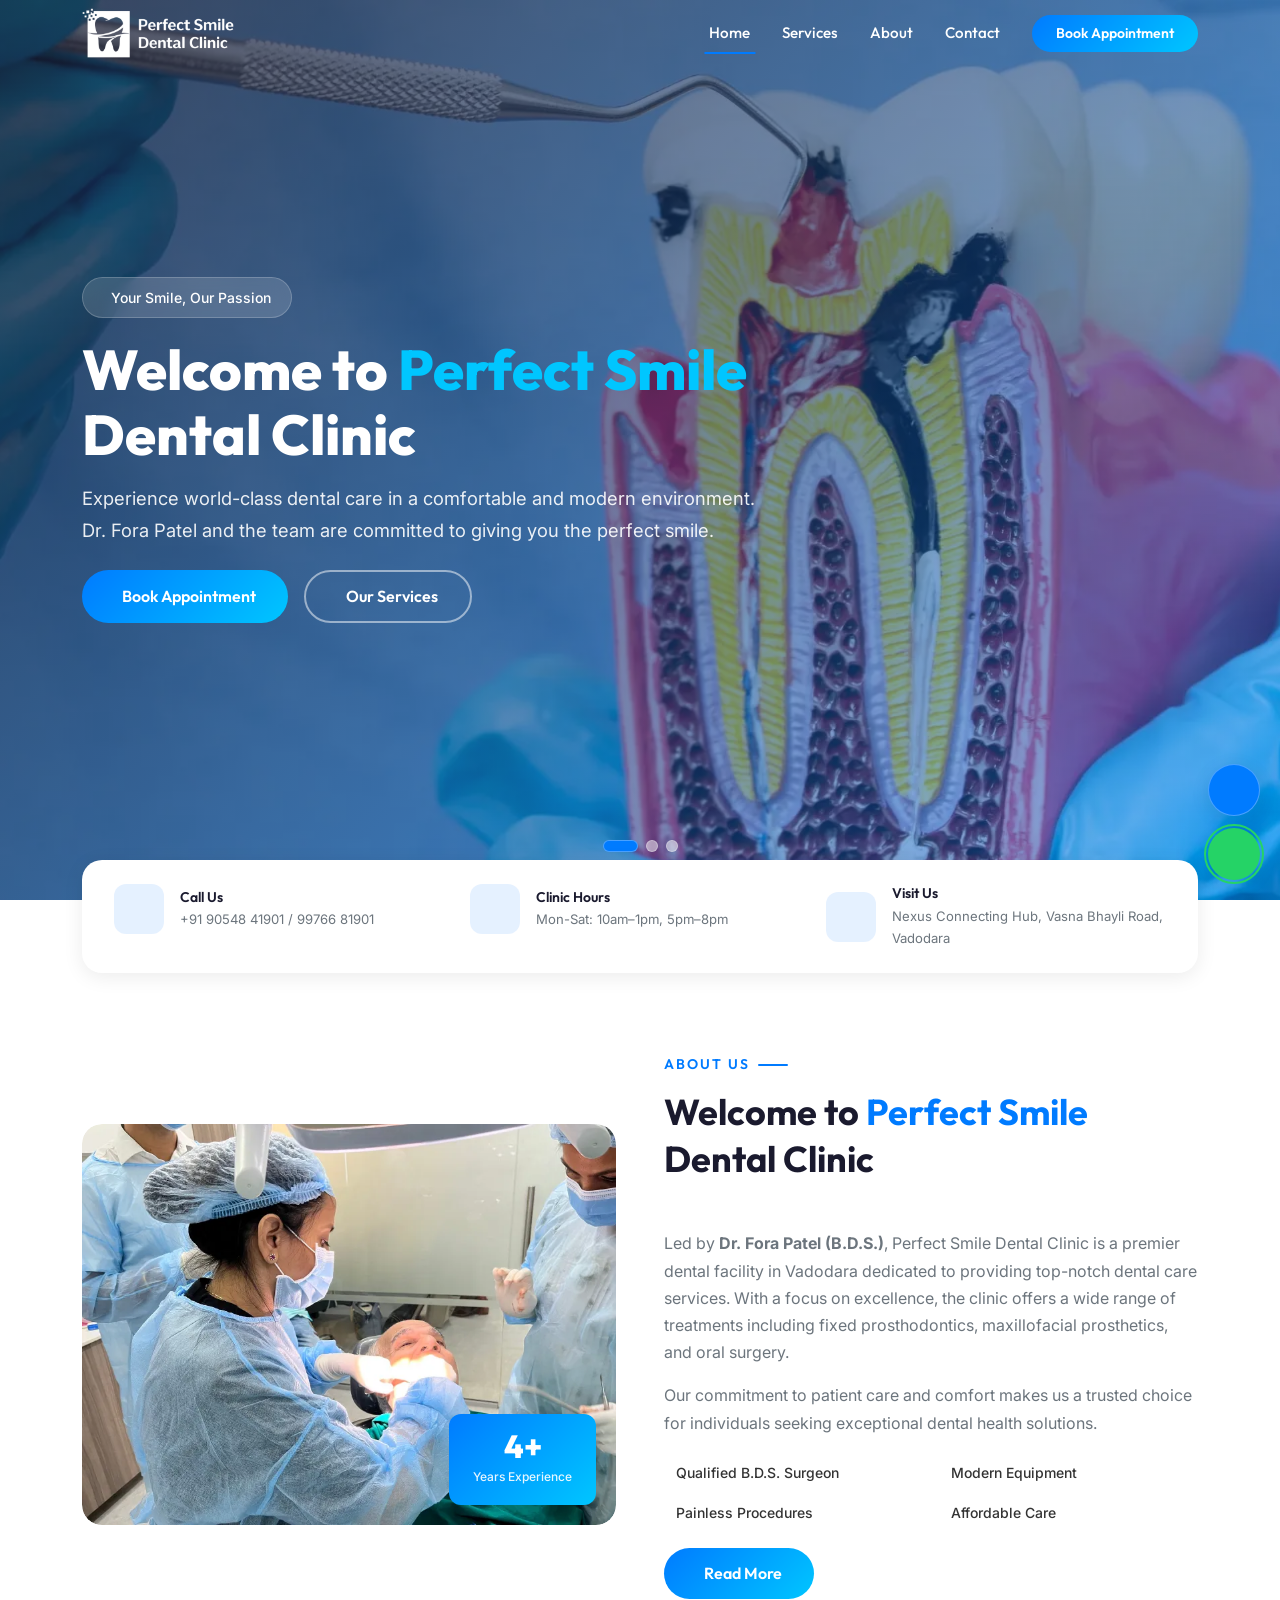
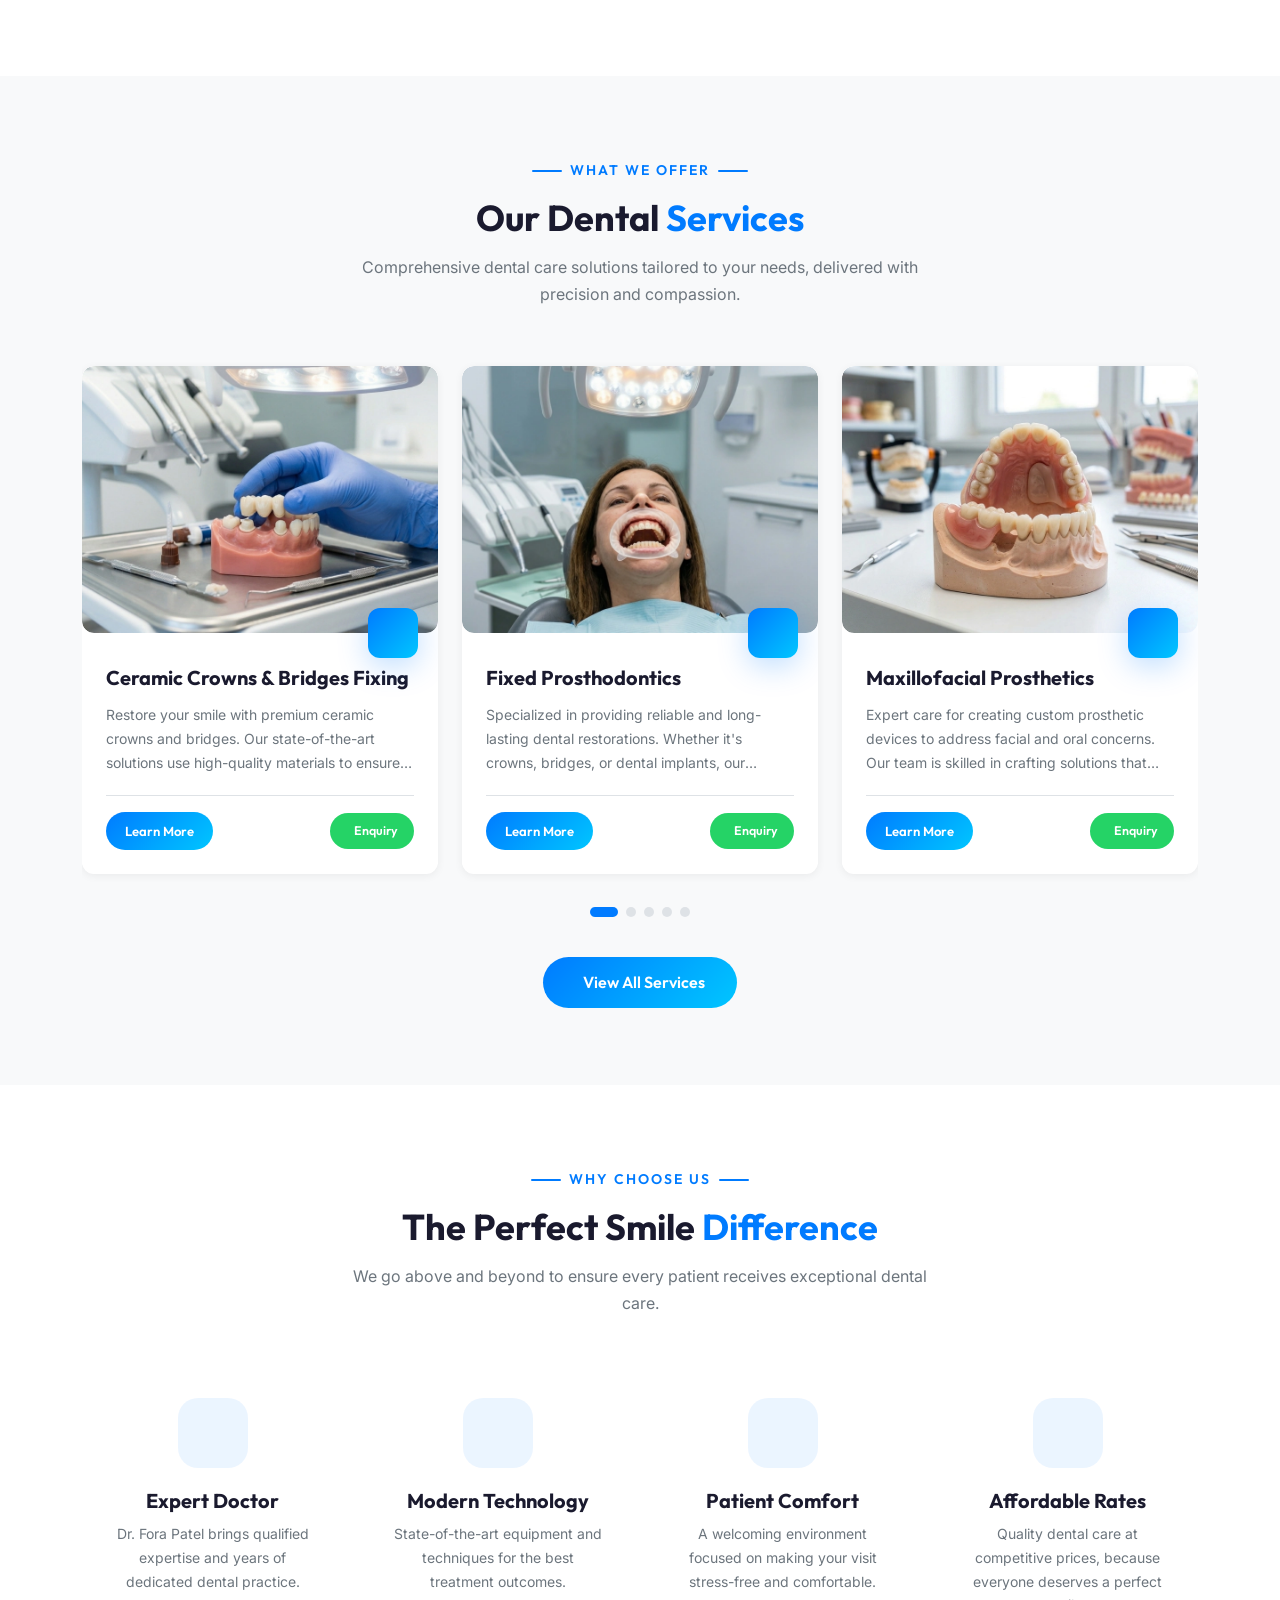
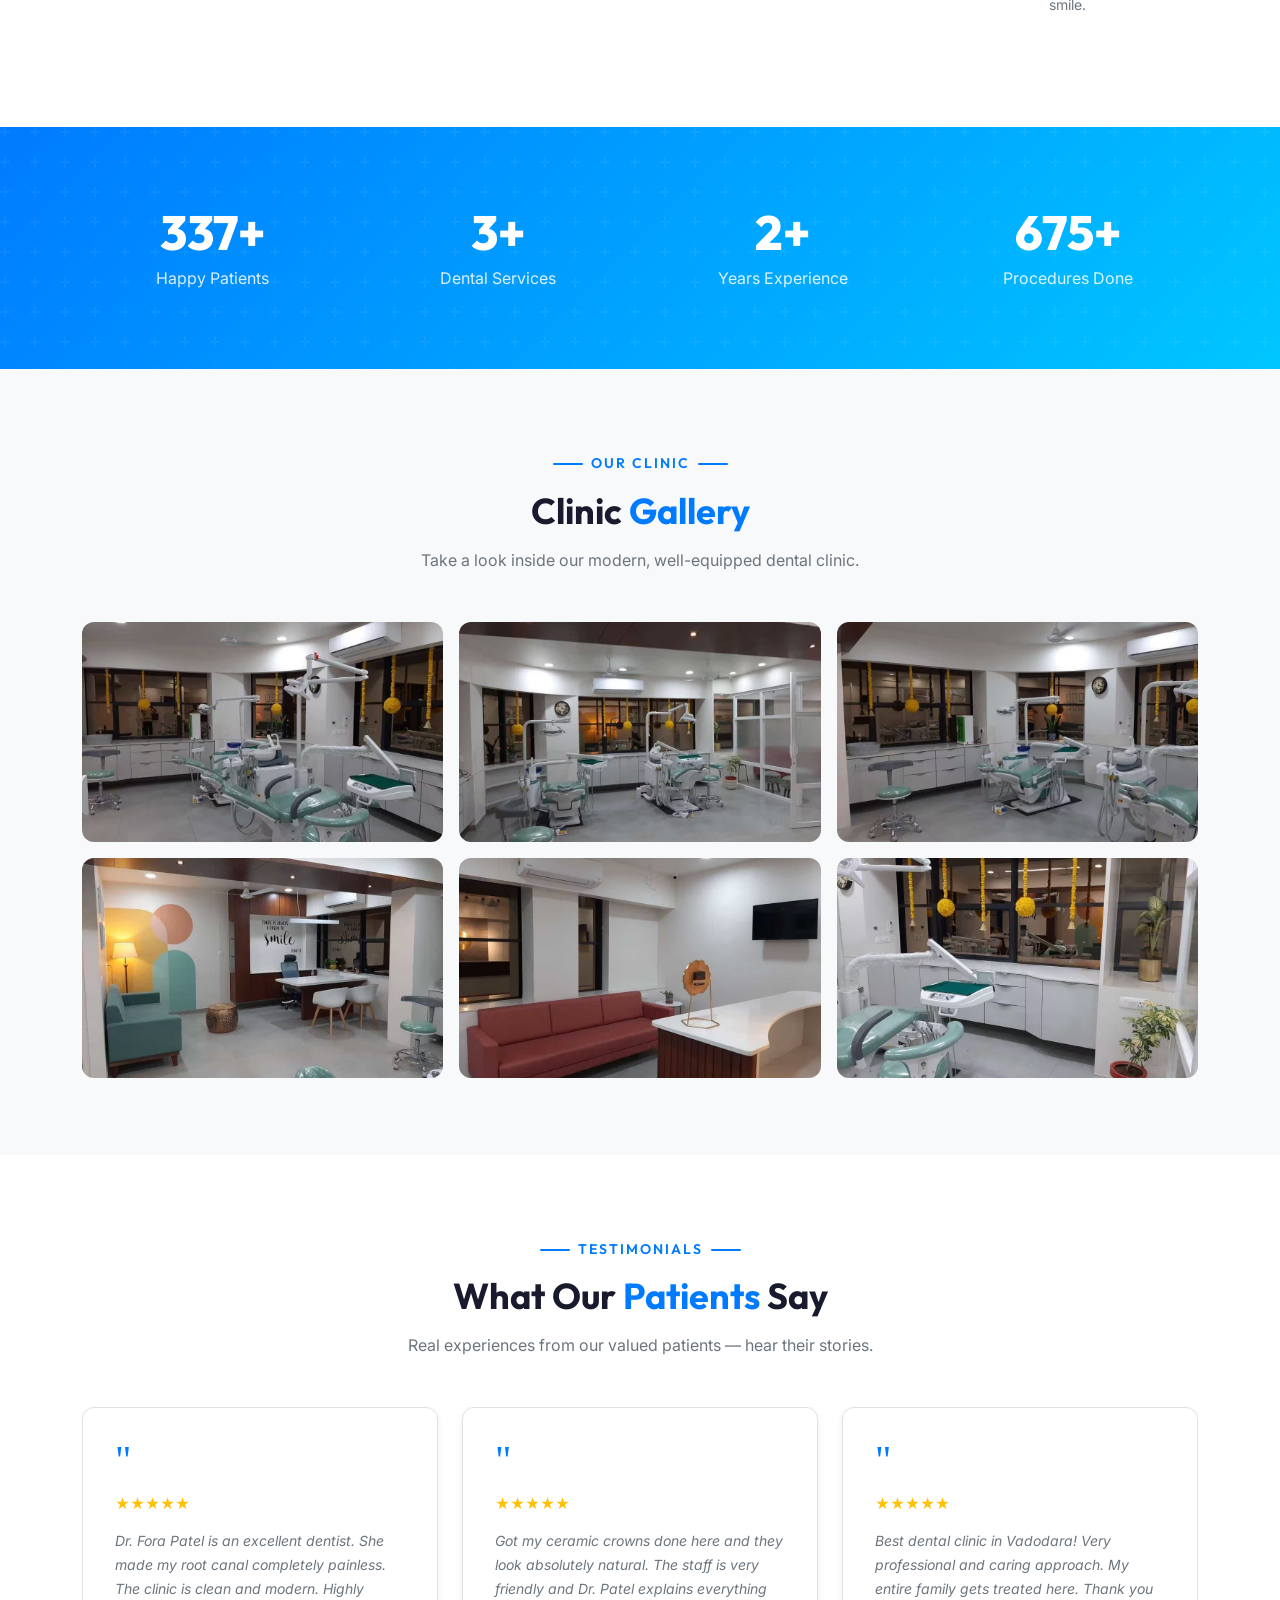
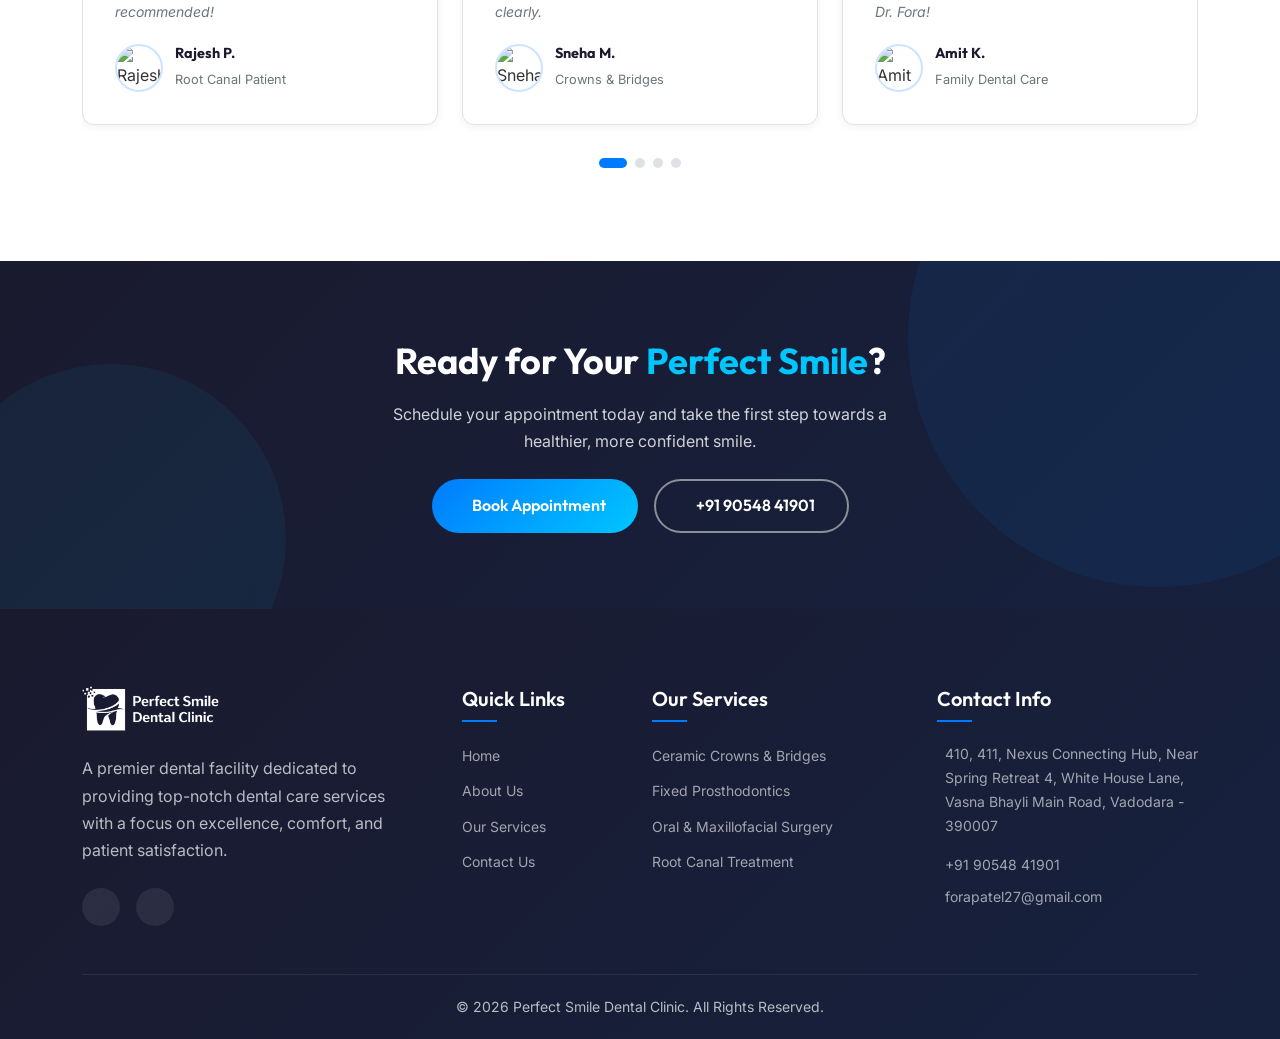
==== commit efaf2cd8: "files uploaded" ====
--- a/index.html
+++ b/index.html
@@ -7,6 +7,9 @@
   <meta name="description" content="Perfect Smile Dental Clinic by Dr. Fora Patel (B.D.S.) — Premium dental care in Vadodara. Services include Ceramic Crowns, Fixed Prosthodontics, Maxillofacial Prosthetics, Oral Surgery & Root Canal Treatment.">
   <meta name="keywords" content="dentist vadodara, dental clinic, ceramic crowns, root canal, Dr Fora Patel, perfect smile dental">
   <link rel="icon" href="images/Fevicon.png" type="image/png">
+  <link rel="preload" as="image" href="images/BrandLogo.webp" fetchpriority="high">
+  <link rel="preload" as="image" href="images/Banner1.webp" fetchpriority="high">
+  <link rel="preload" as="image" href="images/BannerMob1.webp" fetchpriority="high">
 
   <!-- Performance: Preloaded Styles -->
   <link rel="preload" as="style" href="https://cdn.jsdelivr.net/npm/bootstrap@5.3.2/dist/css/bootstrap.min.css" onload="this.onload=null;this.rel='stylesheet'">
@@ -18,6 +21,7 @@
   <noscript><link rel="stylesheet" href="css/style.css"></noscript>
   <link rel="preload" as="style" href="css/responsive.css" onload="this.onload=null;this.rel='stylesheet'">
   <noscript><link rel="stylesheet" href="css/responsive.css"></noscript>
+  <link rel="canonical" href="https://go-online-studio.github.io/Perfect-Smile-Dental-Clinic/index.html">
 </head>
 <body>
 
@@ -31,7 +35,70 @@
   <div class="custom-cursor"></div>
 
   <!-- Navbar (injected by critical.js) -->
-  <header id="mainNavbar"></header>
+  <header id="mainNavbar">
+<nav class="navbar navbar-expand-lg">
+  <div class="container">
+    <a class="navbar-brand" href="index.html">
+      <img height="42px" width="128.06px" src="images/BrandLogo.webp" alt="Perfect Smile Dental Clinic | Dr. Fora Patel">
+    </a>
+    <button class="navbar-toggler" type="button" data-bs-toggle="offcanvas" data-bs-target="#mobileMenu" aria-controls="mobileMenu" aria-label="Toggle navigation">
+      <span class="navbar-toggler-icon"></span>
+    </button>
+    <div class="collapse navbar-collapse justify-content-end d-none d-lg-flex" id="navbarNav">
+      <ul class="navbar-nav align-items-center">
+        <li class="nav-item"><a class="nav-link" href="index.html">Home</a></li>
+        <li class="nav-item dropdown">
+          <a class="nav-link dropdown-toggle" href="services.html" role="button" data-bs-toggle="dropdown" aria-expanded="false">Services</a>
+          <ul class="dropdown-menu">
+            <li><a class="dropdown-item" href="services.html">All Services</a></li>
+            <li><hr class="dropdown-divider"></li>
+            <li><a class="dropdown-item" href="services.html#ceramicCrowns">Ceramic Crowns & Bridges</a></li>
+            <li><a class="dropdown-item" href="services.html#fixedProsthodontics">Fixed Prosthodontics</a></li>
+            <li><a class="dropdown-item" href="services.html#maxillofacialProsthetics">Maxillofacial Prosthetics</a></li>
+            <li><a class="dropdown-item" href="services.html#oralSurgery">Oral & Maxillofacial Surgery</a></li>
+            <li><a class="dropdown-item" href="services.html#rct">RCT (Root Canal)</a></li>
+          </ul>
+        </li>
+        <li class="nav-item"><a class="nav-link" href="about.html">About</a></li>
+        <li class="nav-item"><a class="nav-link" href="contact.html">Contact</a></li>
+        <li class="nav-item ms-lg-3">
+          <a href="contact.html" class="btn btn-primary btn-sm px-4 py-2">Book Appointment</a>
+        </li>
+      </ul>
+    </div>
+    <!-- Offcanvas Mobile Menu -->
+    <div class="offcanvas offcanvas-end d-lg-none" tabindex="-1" id="mobileMenu" aria-labelledby="mobileMenuLabel">
+      <div class="offcanvas-header">
+        <a class="navbar-brand" href="index.html">
+          <img height="42px" width="128.06px" src="images/BrandLogo.webp" alt="Perfect Smile Dental Clinic | Dr. Fora Patel">
+        </a>
+        <button type="button" class="btn-close" data-bs-dismiss="offcanvas" aria-label="Close"></button>
+      </div>
+      <div class="offcanvas-body">
+        <ul class="navbar-nav">
+          <li class="nav-item"><a class="nav-link" href="index.html">Home</a></li>
+          <li class="nav-item dropdown">
+            <a class="nav-link dropdown-toggle" href="services.html" role="button" data-bs-toggle="dropdown" aria-expanded="false">Services</a>
+            <ul class="dropdown-menu">
+              <li><a class="dropdown-item" href="services.html">All Services</a></li>
+              <li><a class="dropdown-item" href="services.html#ceramicCrowns">Ceramic Crowns & Bridges</a></li>
+              <li><a class="dropdown-item" href="services.html#fixedProsthodontics">Fixed Prosthodontics</a></li>
+              <li><a class="dropdown-item" href="services.html#maxillofacialProsthetics">Maxillofacial Prosthetics</a></li>
+              <li><a class="dropdown-item" href="services.html#oralSurgery">Oral & Maxillofacial Surgery</a></li>
+              <li><a class="dropdown-item" href="services.html#rct">RCT (Root Canal)</a></li>
+            </ul>
+          </li>
+          <li class="nav-item"><a class="nav-link" href="about.html">About</a></li>
+          <li class="nav-item"><a class="nav-link" href="contact.html">Contact</a></li>
+          <li class="nav-item mt-3">
+            <a href="contact.html" class="btn btn-primary w-100 py-2">Book Appointment</a>
+          </li>
+        </ul>
+      </div>
+    </div>
+  </div>
+</nav>
+</header>
 
   <!-- ════════════════════════════════════════════
        HERO SECTION — Swiper Carousel
@@ -378,7 +445,7 @@
               <div class="testimonial-stars">★★★★★</div>
               <p>Dr. Fora Patel is an excellent dentist. She made my root canal completely painless. The clinic is clean and modern. Highly recommended!</p>
               <div class="testimonial-author">
-                <img src="https://placehold.co/48x48/007bff/fff?text=RP" alt="Rajesh P." class="testimonial-author-img">
+                <img src="https://placehold.co/48x48/007bff/fff?text=RP" alt="Rajesh P." class="testimonial-author-img" loading="lazy">
                 <div><h6>Rajesh P.</h6><span>Root Canal Patient</span></div>
               </div>
             </div>
@@ -389,7 +456,7 @@
               <div class="testimonial-stars">★★★★★</div>
               <p>Got my ceramic crowns done here and they look absolutely natural. The staff is very friendly and Dr. Patel explains everything clearly.</p>
               <div class="testimonial-author">
-                <img src="https://placehold.co/48x48/0056b3/fff?text=SM" alt="Sneha M." class="testimonial-author-img">
+                <img src="https://placehold.co/48x48/0056b3/fff?text=SM" alt="Sneha M." class="testimonial-author-img" loading="lazy">
                 <div><h6>Sneha M.</h6><span>Crowns & Bridges</span></div>
               </div>
             </div>
@@ -400,7 +467,7 @@
               <div class="testimonial-stars">★★★★★</div>
               <p>Best dental clinic in Vadodara! Very professional and caring approach. My entire family gets treated here. Thank you Dr. Fora!</p>
               <div class="testimonial-author">
-                <img src="https://placehold.co/48x48/00c6ff/fff?text=AK" alt="Amit K." class="testimonial-author-img">
+                <img src="https://placehold.co/48x48/00c6ff/fff?text=AK" alt="Amit K." class="testimonial-author-img" loading="lazy">
                 <div><h6>Amit K.</h6><span>Family Dental Care</span></div>
               </div>
             </div>
@@ -411,7 +478,7 @@
               <div class="testimonial-stars">★★★★★</div>
               <p>I had a major dental surgery done by Dr. Patel and the experience was very smooth. She is highly skilled and made me feel comfortable throughout.</p>
               <div class="testimonial-author">
-                <img src="https://placehold.co/48x48/4da3ff/fff?text=PD" alt="Priya D." class="testimonial-author-img">
+                <img src="https://placehold.co/48x48/4da3ff/fff?text=PD" alt="Priya D." class="testimonial-author-img" loading="lazy">
                 <div><h6>Priya D.</h6><span>Oral Surgery Patient</span></div>
               </div>
             </div>
@@ -443,7 +510,64 @@
   </section>
 
   <!-- Footer (injected by script.js) -->
-  <footer id="footer"></footer>
+  <footer id="footer" class="footer">
+<div class="container">
+  <div class="row gy-4">
+    <div class="col-lg-4 col-md-6">
+      <a class="footer-brand" href="index.html">
+        <img height="42px" width="128.06px" src="images/BrandLogo.webp" alt="Perfect Smile Dental Clinic | Dr. Fora Patel">
+      </a>
+      <p class="pe-md-4">A premier dental facility dedicated to providing top-notch dental care services with a focus on excellence, comfort, and patient satisfaction.</p>
+      <div class="d-flex gap-3 mt-4 socialLinks">
+        <a target="_blank" href="https://www.facebook.com/Drforapatel" class="fs-5" aria-label="Facebook"><iconify-icon icon="mdi:facebook"></iconify-icon></a>
+        <a href="#" class="fs-5" aria-label="Instagram"><iconify-icon icon="mdi:instagram"></iconify-icon></a>
+      </div>
+    </div>
+    <div class="col-lg-2 col-md-6 footer-col">
+      <h5>Quick Links</h5>
+      <ul class="footer-links">
+        <li><a href="index.html">Home</a></li>
+        <li><a href="about.html">About Us</a></li>
+        <li><a href="services.html">Our Services</a></li>
+        <li><a href="contact.html">Contact Us</a></li>
+      </ul>
+    </div>
+    <div class="col-lg-3 col-md-6 footer-col">
+      <h5>Our Services</h5>
+      <ul class="footer-links">
+        <li><a href="services.html#ceramicCrowns">Ceramic Crowns & Bridges</a></li>
+        <li><a href="services.html#fixedProsthodontics">Fixed Prosthodontics</a></li>
+        <li><a href="services.html#oralSurgery">Oral & Maxillofacial Surgery</a></li>
+        <li><a href="services.html#rct">Root Canal Treatment</a></li>
+      </ul>
+    </div>
+    <div class="col-lg-3 col-md-6 footer-col">
+      <h5>Contact Info</h5>
+      <ul class="footer-links contInfo">
+        <li class="d-flex align-items-start gap-2">
+          <a class="locationLink d-flex align-items-start gap-2" target="_blank" href="https://maps.google.com/?q=Perfect+Smile+Dental+Clinic+Vadodara">
+            <iconify-icon icon="mdi:map-marker" class="text-primary mt-1 flex-shrink-0"></iconify-icon>
+            410, 411, Nexus Connecting Hub, Near Spring Retreat 4, White House Lane, Vasna Bhayli Main Road, Vadodara - 390007
+          </a>
+        </li>
+        <li class="d-flex align-items-center gap-2 mt-3">
+          <a href="tel:+919054841901" class="d-flex align-items-center gap-2">
+            <iconify-icon icon="mdi:phone" class="text-primary"></iconify-icon> +91 90548 41901
+          </a>
+        </li>
+        <li class="d-flex align-items-center gap-2 mt-2">
+          <a href="mailto:forapatel27@gmail.com" class="d-flex align-items-center gap-2">
+            <iconify-icon icon="mdi:email" class="text-primary"></iconify-icon> forapatel27@gmail.com
+          </a>
+        </li>
+      </ul>
+    </div>
+  </div>
+  <div class="footer-bottom text-center mt-5">
+    &copy; <span id="year"></span> Perfect Smile Dental Clinic. All Rights Reserved.
+  </div>
+</div>
+</footer>
 
   <!-- Back to Top -->
   <button id="backToTop" aria-label="Back to top">
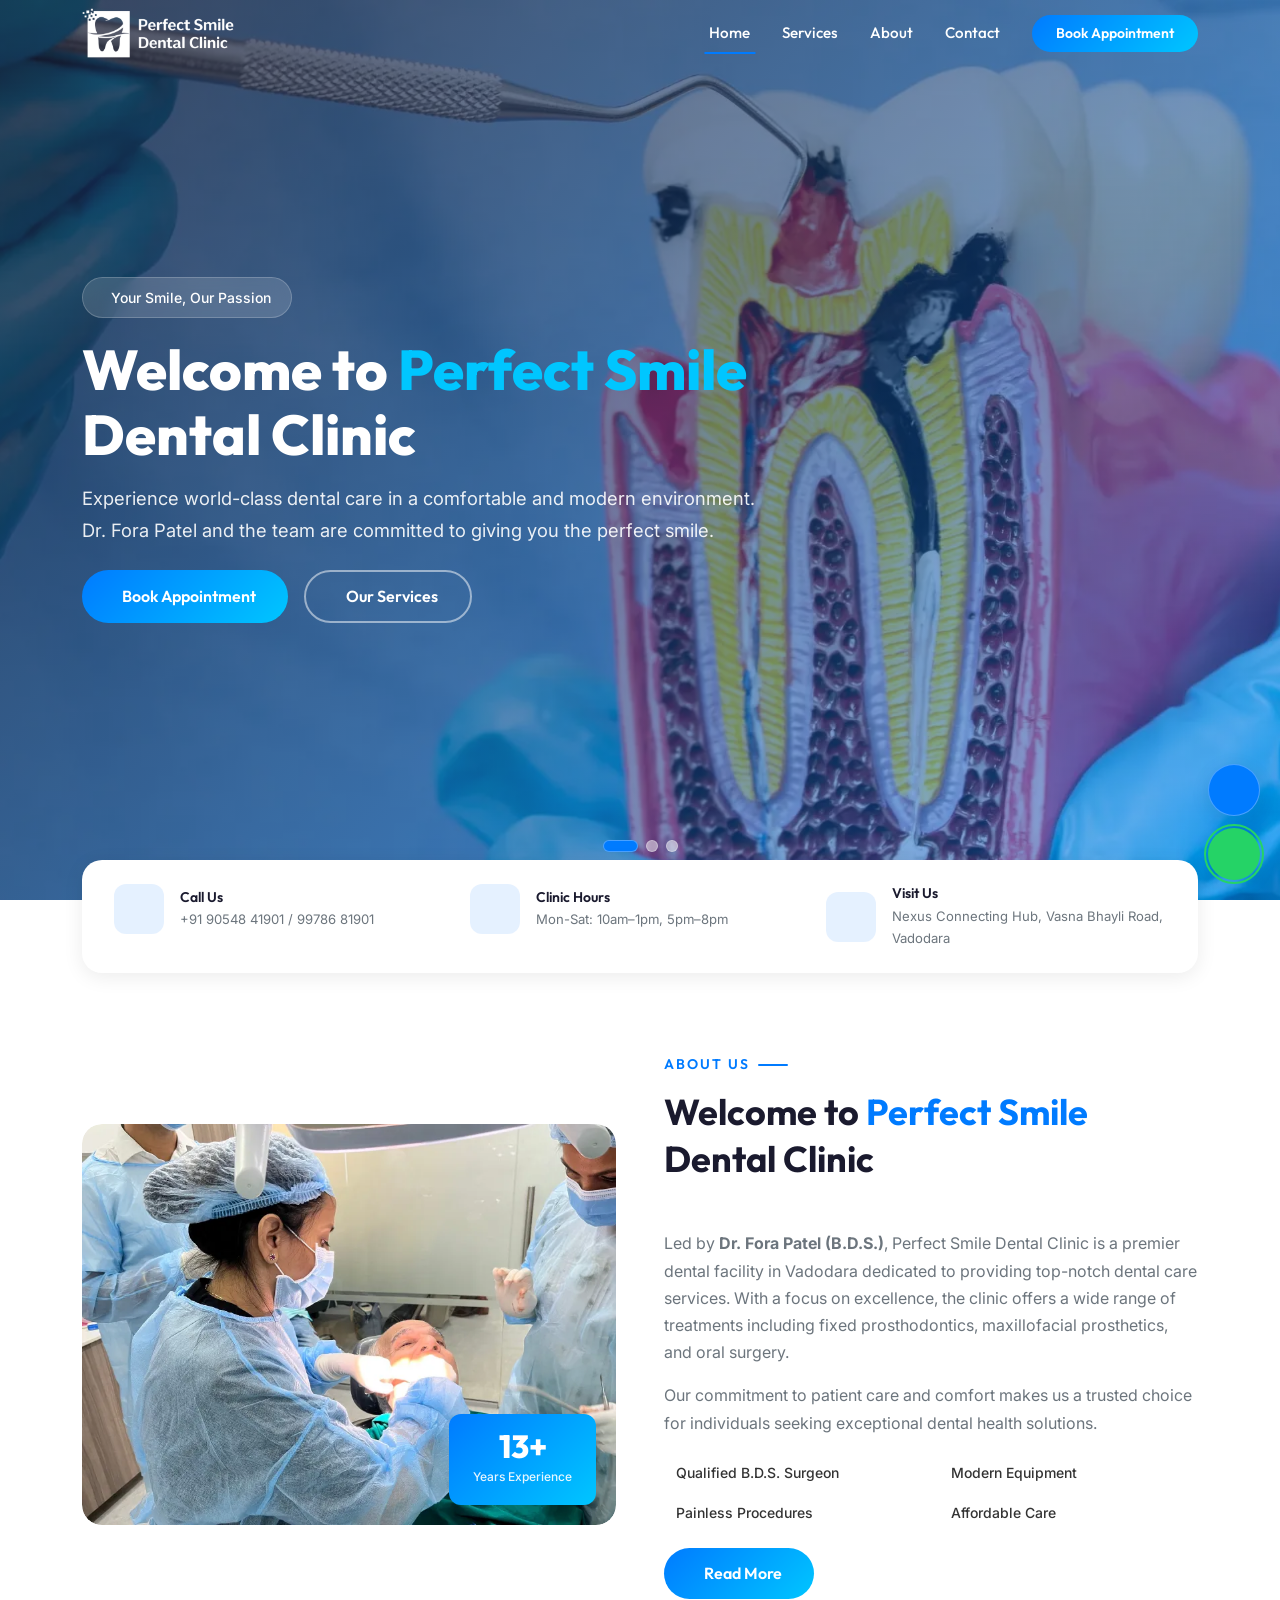
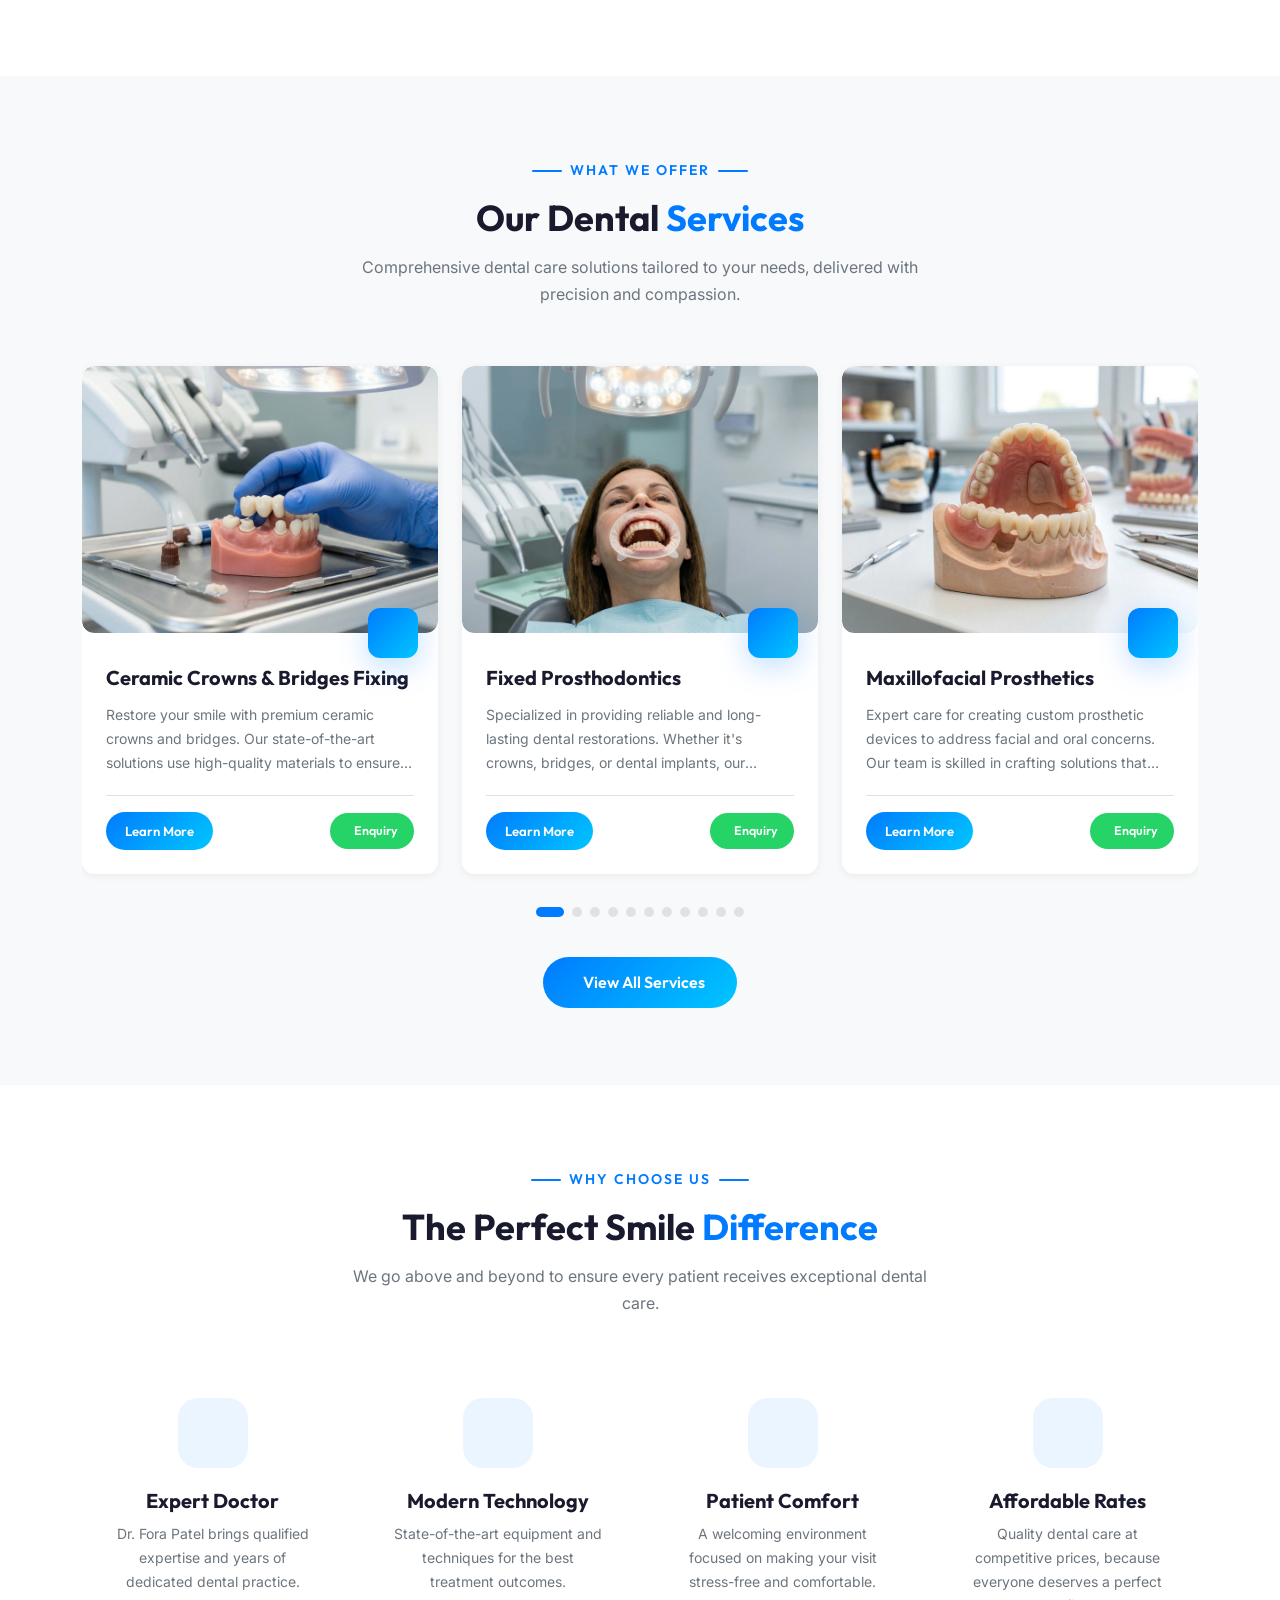
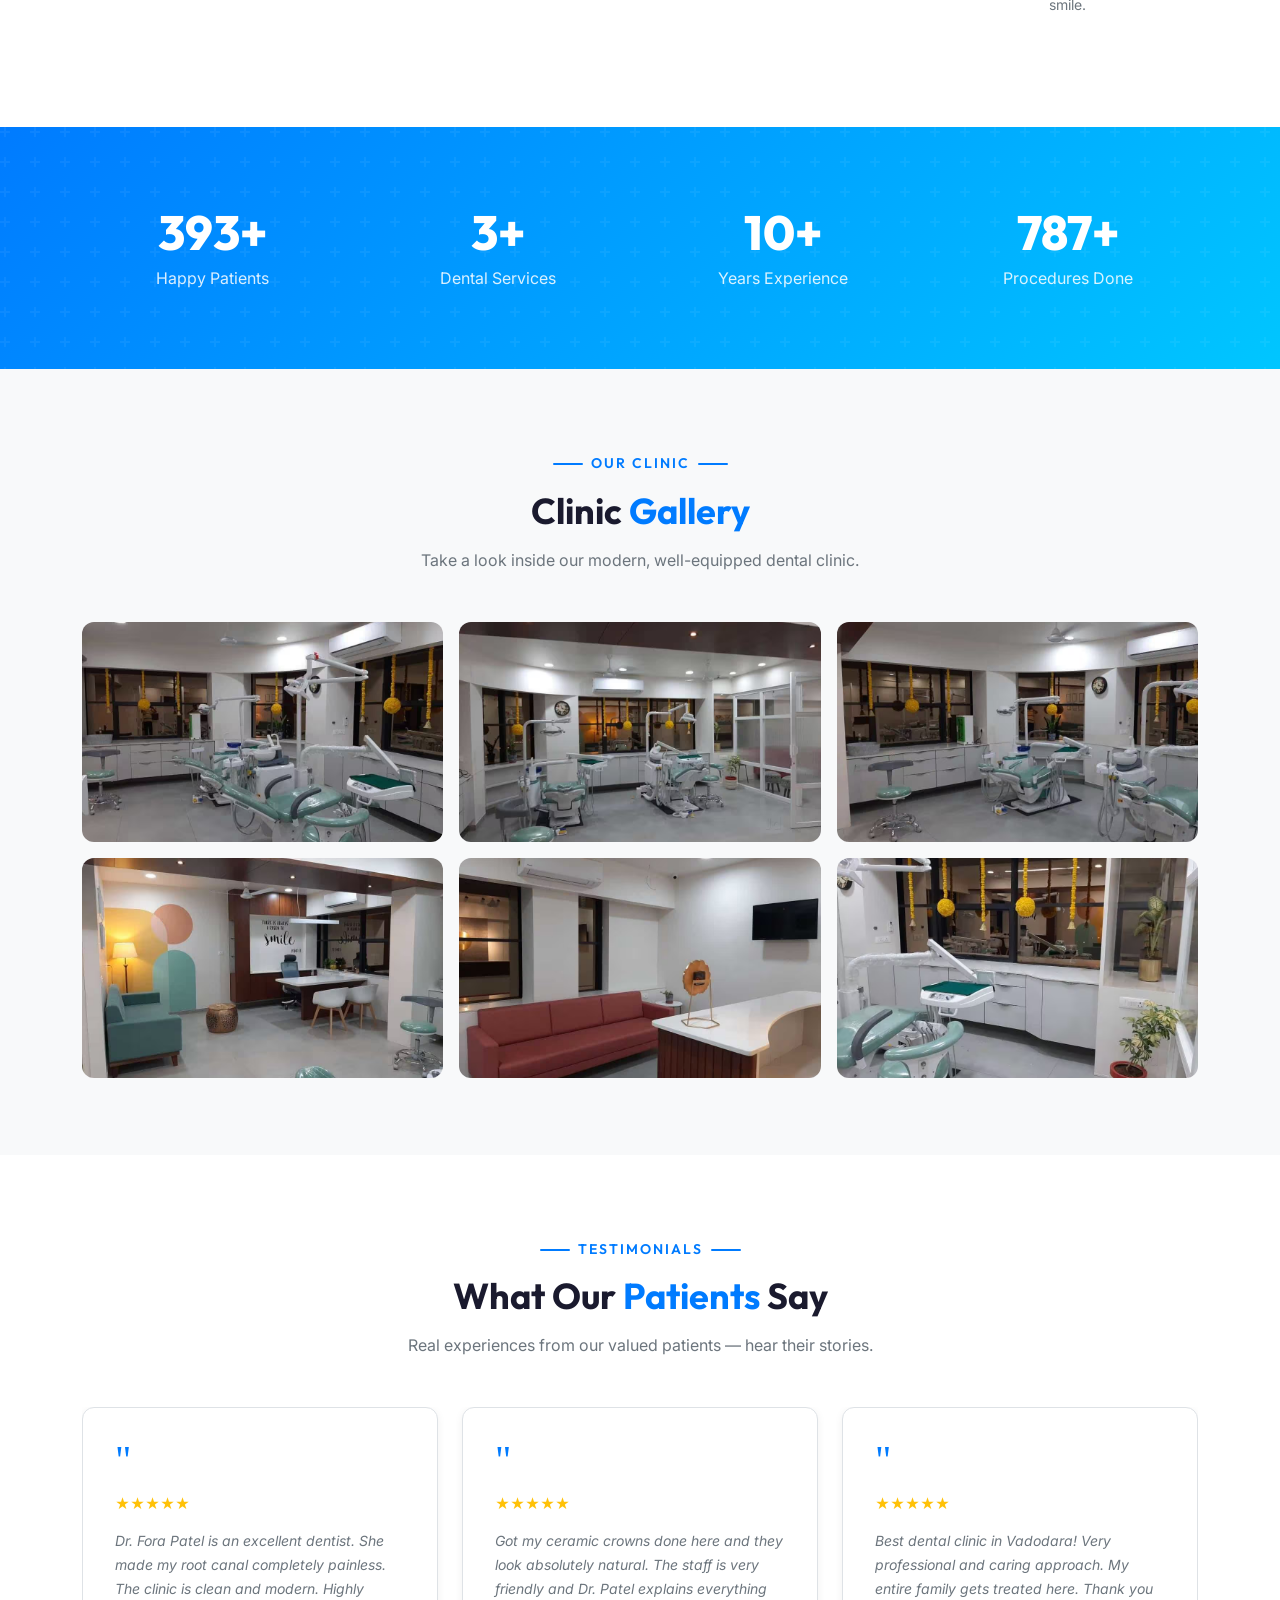
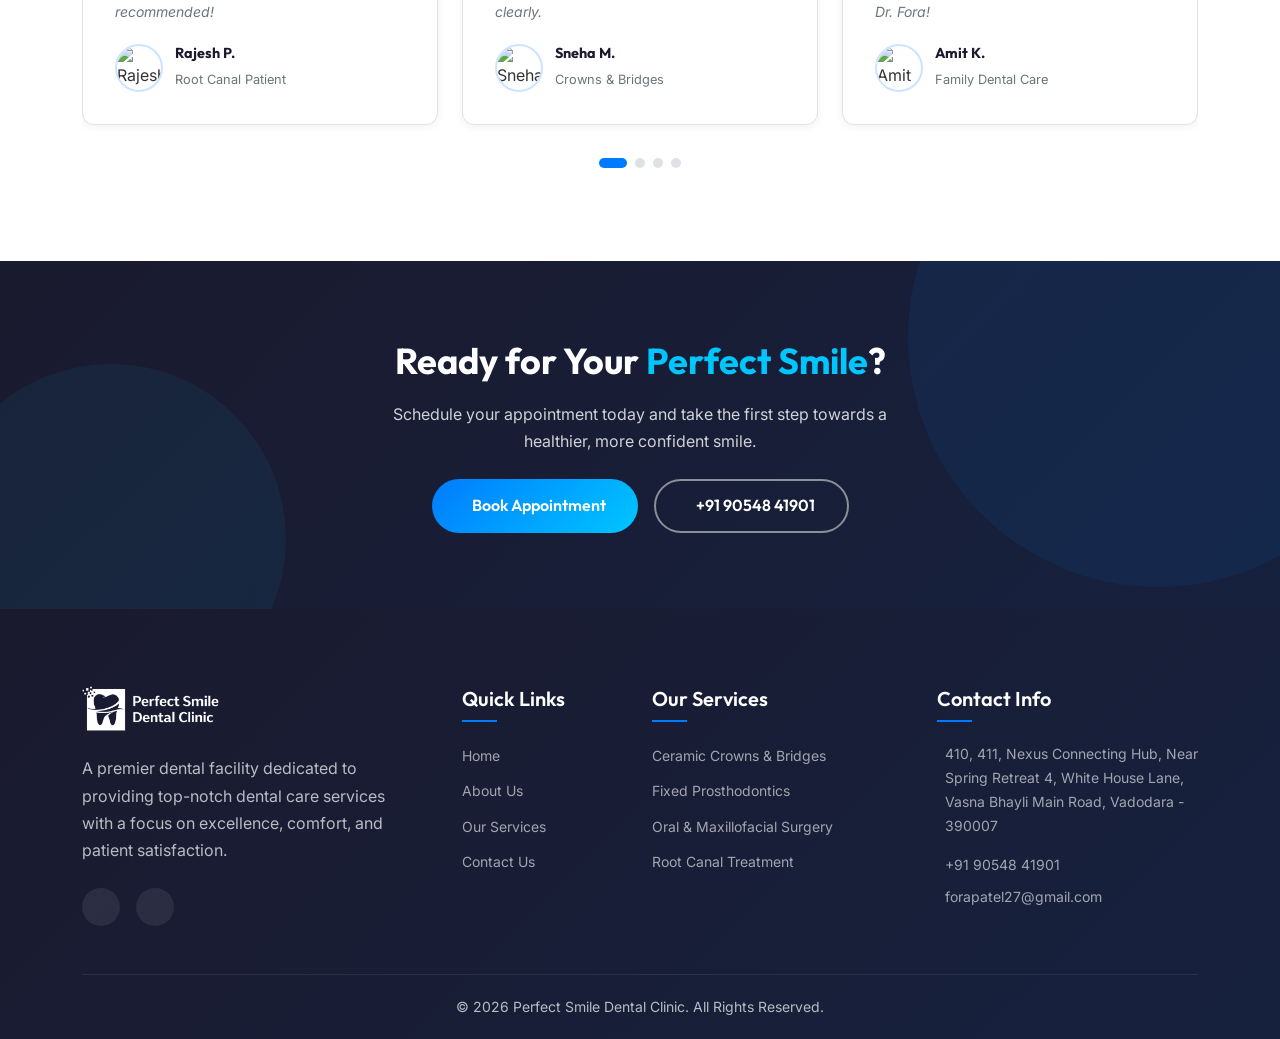
==== commit 4fbe2116: "ss" ====
--- a/index.html
+++ b/index.html
@@ -57,6 +57,12 @@
             <li><a class="dropdown-item" href="services.html#maxillofacialProsthetics">Maxillofacial Prosthetics</a></li>
             <li><a class="dropdown-item" href="services.html#oralSurgery">Oral & Maxillofacial Surgery</a></li>
             <li><a class="dropdown-item" href="services.html#rct">RCT (Root Canal)</a></li>
+            <li><a class="dropdown-item" href="services.html#dentalTreatments">Dental Treatments</a></li>
+            <li><a class="dropdown-item" href="services.html#dentalImplants">Dental Implants</a></li>
+            <li><a class="dropdown-item" href="services.html#preventiveDentistry">Preventive Dentistry</a></li>
+            <li><a class="dropdown-item" href="services.html#bracesAligners">Braces / Aligners</a></li>
+            <li><a class="dropdown-item" href="services.html#teethWhitening">Teeth Whitening</a></li>
+            <li><a class="dropdown-item" href="services.html#pediatricDentistry">Pediatric Dentistry</a></li>
           </ul>
         </li>
         <li class="nav-item"><a class="nav-link" href="about.html">About</a></li>
@@ -86,6 +92,12 @@
               <li><a class="dropdown-item" href="services.html#maxillofacialProsthetics">Maxillofacial Prosthetics</a></li>
               <li><a class="dropdown-item" href="services.html#oralSurgery">Oral & Maxillofacial Surgery</a></li>
               <li><a class="dropdown-item" href="services.html#rct">RCT (Root Canal)</a></li>
+              <li><a class="dropdown-item" href="services.html#dentalTreatments">Dental Treatments</a></li>
+              <li><a class="dropdown-item" href="services.html#dentalImplants">Dental Implants</a></li>
+              <li><a class="dropdown-item" href="services.html#preventiveDentistry">Preventive Dentistry</a></li>
+              <li><a class="dropdown-item" href="services.html#bracesAligners">Braces / Aligners</a></li>
+              <li><a class="dropdown-item" href="services.html#teethWhitening">Teeth Whitening</a></li>
+              <li><a class="dropdown-item" href="services.html#pediatricDentistry">Pediatric Dentistry</a></li>
             </ul>
           </li>
           <li class="nav-item"><a class="nav-link" href="about.html">About</a></li>
@@ -185,7 +197,7 @@
             <div class="info-icon"><iconify-icon icon="mdi:phone"></iconify-icon></div>
             <div>
               <h6>Call Us</h6>
-              <p><a href="tel:+919054841901">+91 90548 41901</a> / <a href="tel:+919976681901">99766 81901</a></p>
+              <p><a href="tel:+919054841901">+91 90548 41901</a> / <a href="tel:+919978681901">99786 81901</a></p>
             </div>
           </div>
         </div>
@@ -221,7 +233,7 @@
           <div class="about-img-wrapper">
             <img src="images/ClinicProfile.webp" alt="Dr. Fora Patel at Perfect Smile Dental Clinic" loading="lazy">
             <div class="about-experience-badge">
-              <span class="number">4+</span>
+              <span class="number">13+</span>
               <span class="label">Years Experience</span>
             </div>
           </div>
@@ -350,7 +362,7 @@
         </div>
         <div class="col-6 col-md-3" data-aos="zoom-in" data-aos-delay="300">
           <div class="stat-item">
-            <div class="stat-counter" data-target="4" data-suffix="+">0</div>
+            <div class="stat-counter" data-target="13" data-suffix="+">0</div>
             <p>Years Experience</p>
           </div>
         </div>
@@ -520,7 +532,7 @@
       <p class="pe-md-4">A premier dental facility dedicated to providing top-notch dental care services with a focus on excellence, comfort, and patient satisfaction.</p>
       <div class="d-flex gap-3 mt-4 socialLinks">
         <a target="_blank" href="https://www.facebook.com/Drforapatel" class="fs-5" aria-label="Facebook"><iconify-icon icon="mdi:facebook"></iconify-icon></a>
-        <a href="#" class="fs-5" aria-label="Instagram"><iconify-icon icon="mdi:instagram"></iconify-icon></a>
+        <a target="_blank" href="https://www.instagram.com/perfectsmiledentalclinic_27/" class="fs-5" aria-label="Instagram"><iconify-icon icon="mdi:instagram"></iconify-icon></a>
       </div>
     </div>
     <div class="col-lg-2 col-md-6 footer-col">
--- a/css/style.css
+++ b/css/style.css
@@ -29,8 +29,14 @@
 /* ── 2. Resets ── */
 *,*::before,*::after{box-sizing:border-box;margin:0;padding:0}
 html{scroll-behavior:smooth;-webkit-text-size-adjust:100%}
-body{font-family:var(--font-secondary);font-size:var(--fs-body);color:var(--text);line-height:1.7;background:var(--white);overflow-x:hidden;-webkit-font-smoothing:antialiased}
+body{font-family:var(--font-secondary);font-size:var(--fs-body);color:var(--text);line-height:1.7;background:var(--white);overflow-x:hidden;-webkit-font-smoothing:antialiased; overflow-x: hidden;}
 body:not(.loaded){overflow:hidden}
+section{
+   overflow: hidden;
+}
+.quick-info{
+   overflow: unset;
+}
 img{width:100%;height:auto;display:block}
 a{text-decoration:none;color:inherit;transition:var(--transition)}
 a:hover{color:var(--primary)}
@@ -84,8 +90,8 @@
 .navbar-toggler-icon::after{top:8px}
 .offcanvas{max-width:300px}
 .offcanvas-header{border-bottom:1px solid var(--border)}
-.offcanvas .nav-link{color:var(--dark)!important;padding:.75rem 1rem!important;border-radius:var(--radius-sm)}
-.offcanvas .nav-link:hover,.offcanvas .nav-link.active{background:rgba(var(--primary-rgb),.08);color:var(--primary)!important}
+.offcanvas .nav-link{color:var(--dark)!important; padding:.75rem 1rem!important;border-radius:0}
+.offcanvas .nav-link:hover,.offcanvas .nav-link.active{background:rgba(var(--primary-rgb),.08);color:var(--primary)!important;}
 .navbar-nav .btn-primary{background:var(--gradient-primary);border:none;font-family:var(--font-primary);font-weight:600;border-radius:var(--radius-xl);transition:var(--transition)}
 .navbar-nav .btn-primary:hover{transform:translateY(-1px);box-shadow:var(--shadow-primary)}
 
--- a/css/style.css
+++ b/css/style.css
@@ -29,8 +29,14 @@
 /* ── 2. Resets ── */
 *,*::before,*::after{box-sizing:border-box;margin:0;padding:0}
 html{scroll-behavior:smooth;-webkit-text-size-adjust:100%}
-body{font-family:var(--font-secondary);font-size:var(--fs-body);color:var(--text);line-height:1.7;background:var(--white);overflow-x:hidden;-webkit-font-smoothing:antialiased}
+body{font-family:var(--font-secondary);font-size:var(--fs-body);color:var(--text);line-height:1.7;background:var(--white);overflow-x:hidden;-webkit-font-smoothing:antialiased; overflow-x: hidden;}
 body:not(.loaded){overflow:hidden}
+section{
+   overflow: hidden;
+}
+.quick-info{
+   overflow: unset;
+}
 img{width:100%;height:auto;display:block}
 a{text-decoration:none;color:inherit;transition:var(--transition)}
 a:hover{color:var(--primary)}
@@ -84,8 +90,8 @@
 .navbar-toggler-icon::after{top:8px}
 .offcanvas{max-width:300px}
 .offcanvas-header{border-bottom:1px solid var(--border)}
-.offcanvas .nav-link{color:var(--dark)!important;padding:.75rem 1rem!important;border-radius:var(--radius-sm)}
-.offcanvas .nav-link:hover,.offcanvas .nav-link.active{background:rgba(var(--primary-rgb),.08);color:var(--primary)!important}
+.offcanvas .nav-link{color:var(--dark)!important; padding:.75rem 1rem!important;border-radius:0}
+.offcanvas .nav-link:hover,.offcanvas .nav-link.active{background:rgba(var(--primary-rgb),.08);color:var(--primary)!important;}
 .navbar-nav .btn-primary{background:var(--gradient-primary);border:none;font-family:var(--font-primary);font-weight:600;border-radius:var(--radius-xl);transition:var(--transition)}
 .navbar-nav .btn-primary:hover{transform:translateY(-1px);box-shadow:var(--shadow-primary)}
 
--- a/css/responsive.css
+++ b/css/responsive.css
@@ -60,9 +60,11 @@
 
   .navbar-nav .nav-link {
     color: var(--dark) !important;
-    padding: 0.75rem 0 !important;
     width: 100%;
     border-bottom: 1px solid var(--border);
+  }
+  .offcanvas-body .nav-item{
+    width: 100%;
   }
 
   .navbar-nav .nav-link::after {
--- a/css/responsive.css
+++ b/css/responsive.css
@@ -60,9 +60,11 @@
 
   .navbar-nav .nav-link {
     color: var(--dark) !important;
-    padding: 0.75rem 0 !important;
     width: 100%;
     border-bottom: 1px solid var(--border);
+  }
+  .offcanvas-body .nav-item{
+    width: 100%;
   }
 
   .navbar-nav .nav-link::after {
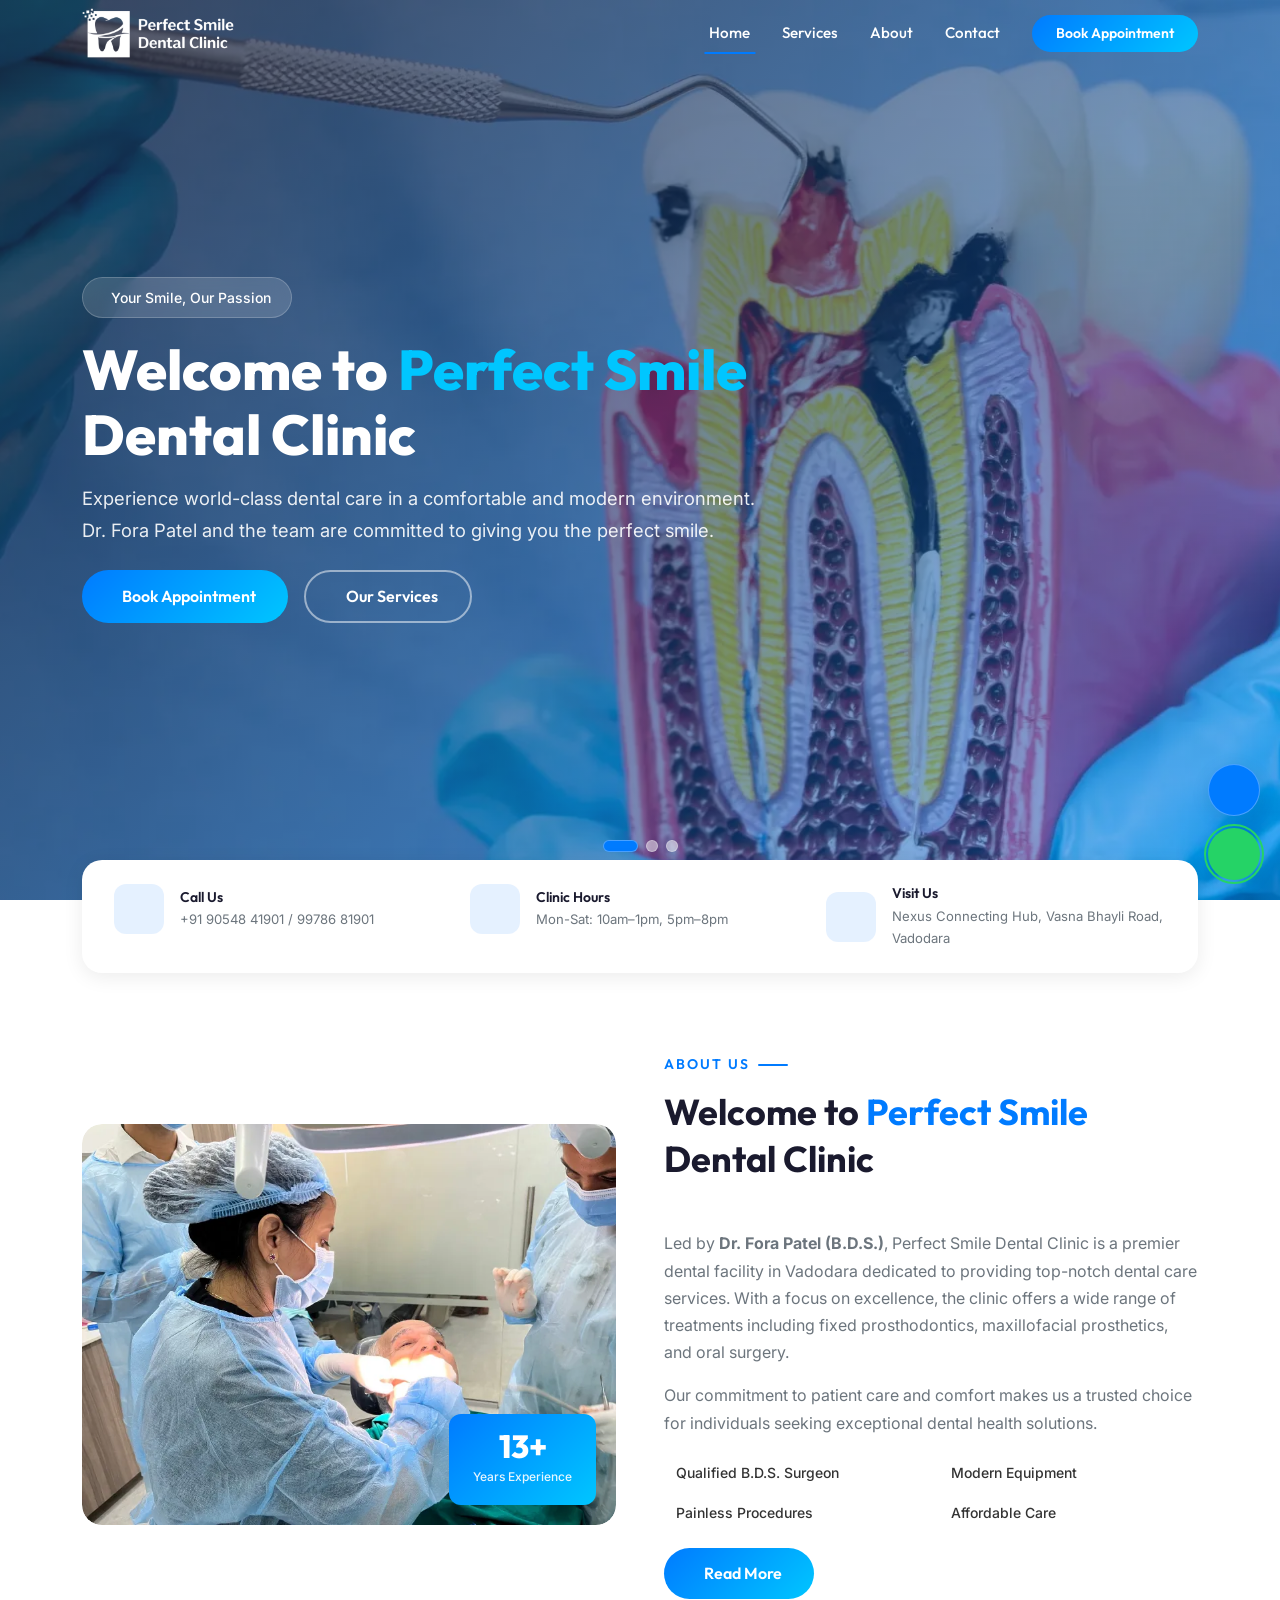
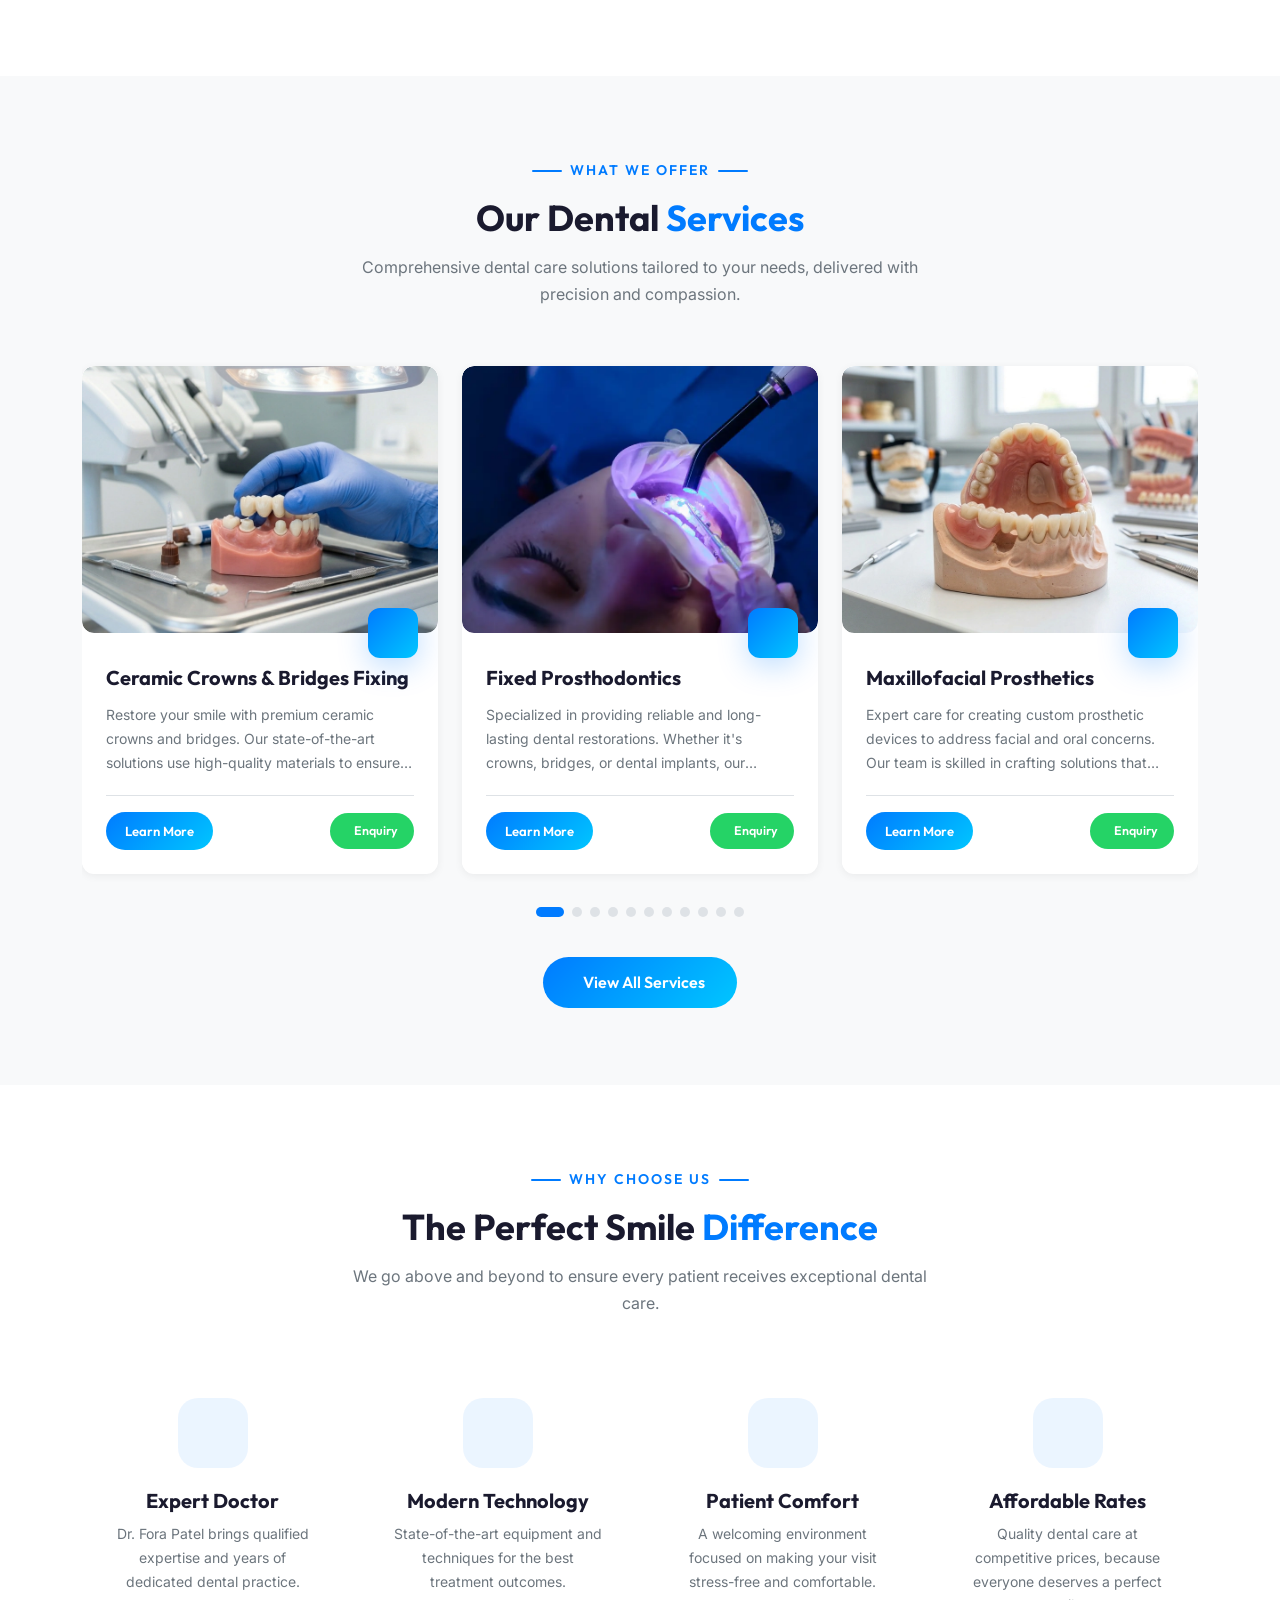
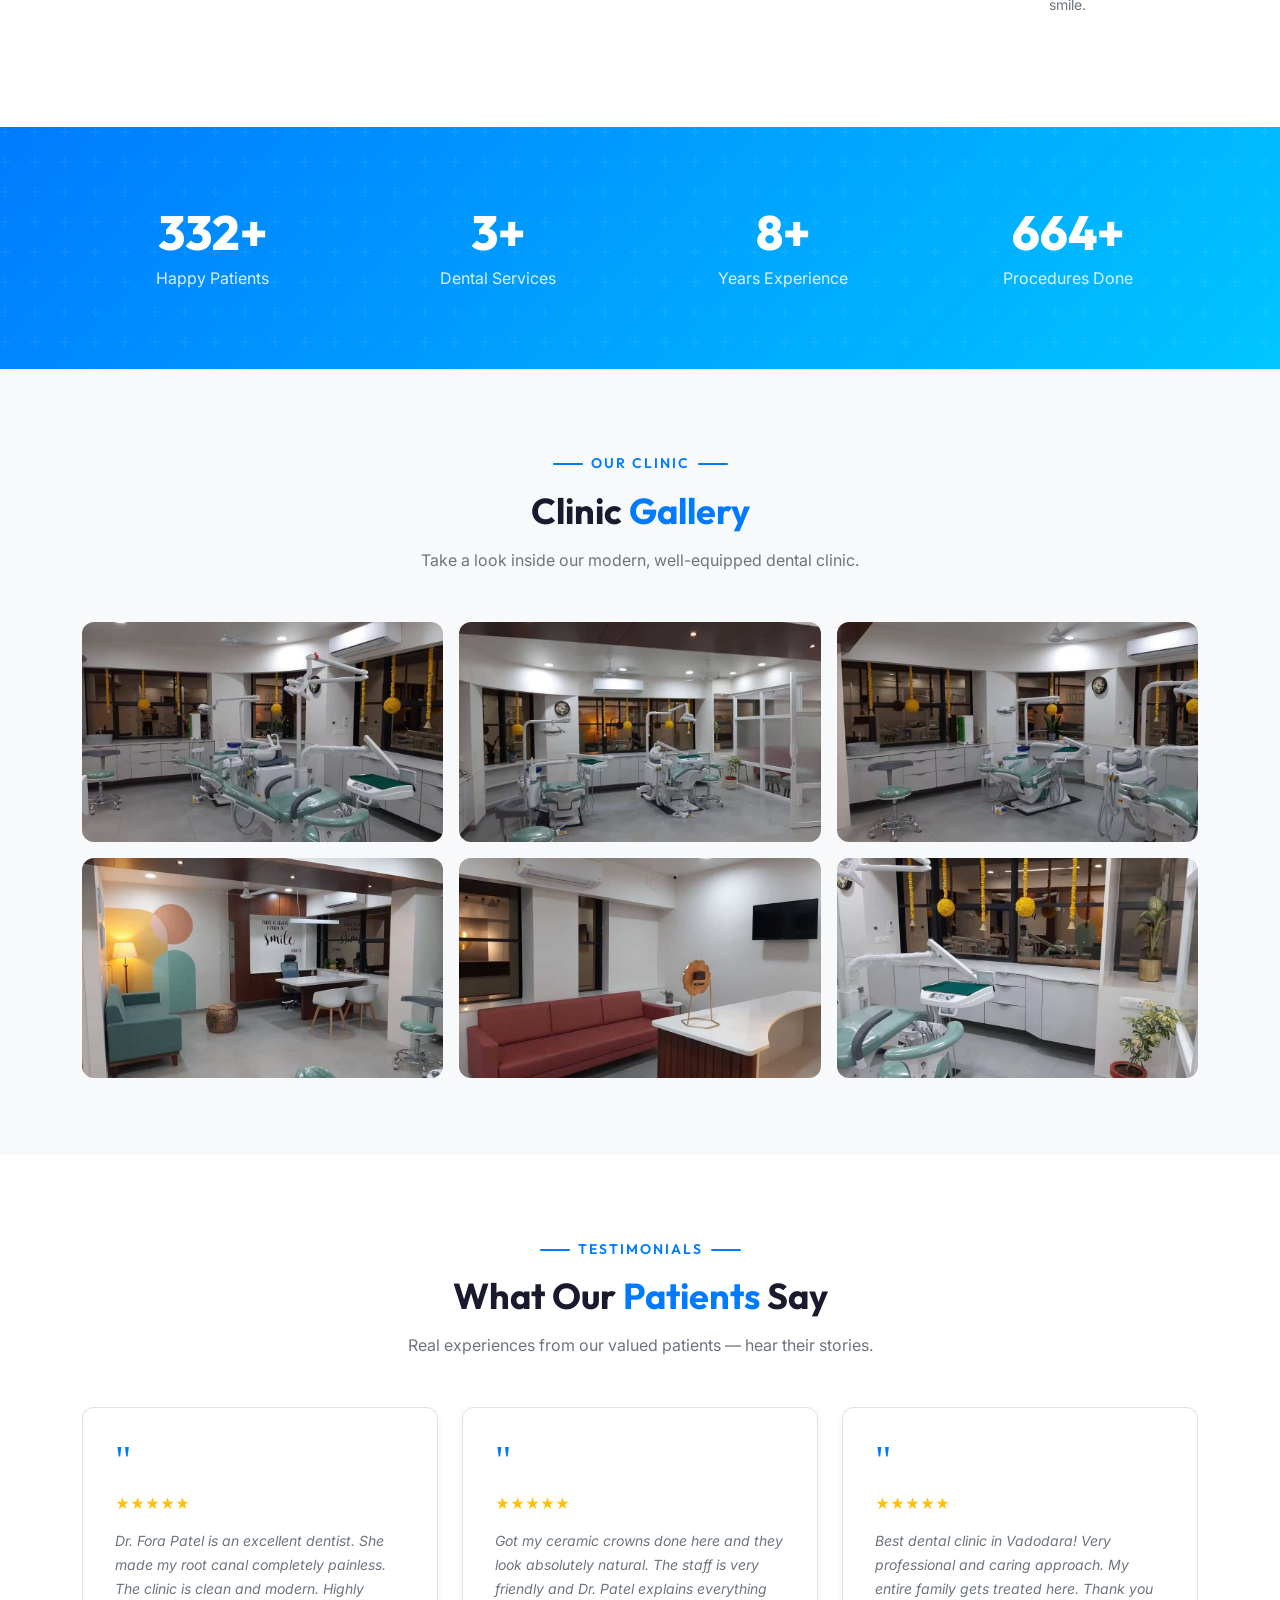
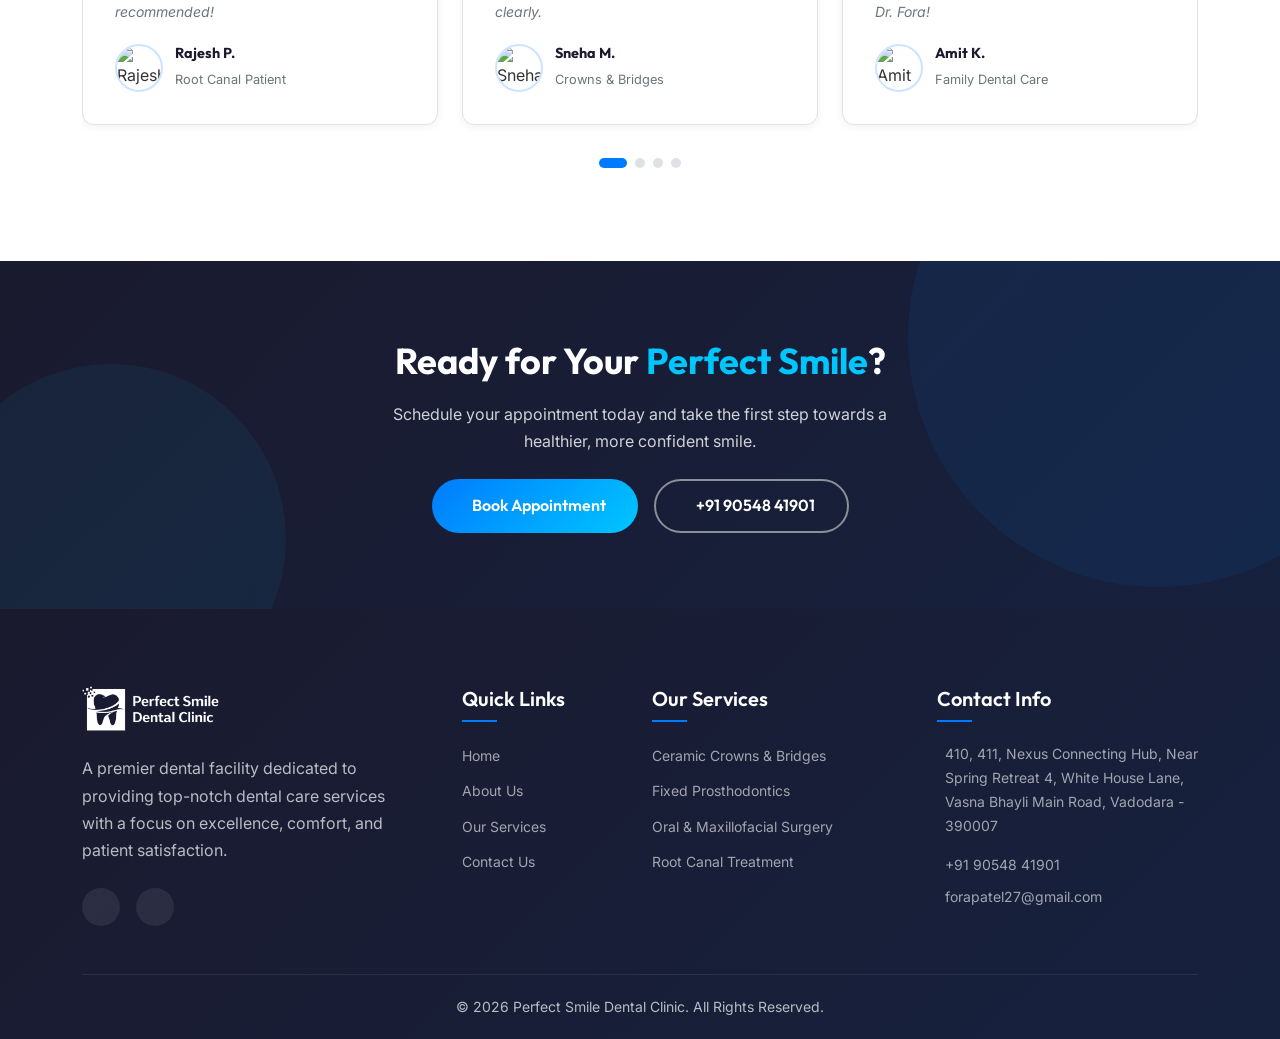
==== commit 47bea7e1: "ss" ====
--- a/index.html
+++ b/index.html
@@ -48,7 +48,7 @@
       <ul class="navbar-nav align-items-center">
         <li class="nav-item"><a class="nav-link" href="index.html">Home</a></li>
         <li class="nav-item dropdown">
-          <a class="nav-link dropdown-toggle" href="services.html" role="button" data-bs-toggle="dropdown" aria-expanded="false">Services</a>
+          <a class="nav-link dropdown-toggle" href="services.html" role="button" data-bs-toggle="dropdown" aria-expanded="false">Services <iconify-icon icon="icon-park-outline:down"></iconify-icon></a>
           <ul class="dropdown-menu">
             <li><a class="dropdown-item" href="services.html">All Services</a></li>
             <li><hr class="dropdown-divider"></li>
@@ -84,7 +84,7 @@
         <ul class="navbar-nav">
           <li class="nav-item"><a class="nav-link" href="index.html">Home</a></li>
           <li class="nav-item dropdown">
-            <a class="nav-link dropdown-toggle" href="services.html" role="button" data-bs-toggle="dropdown" aria-expanded="false">Services</a>
+            <a class="nav-link dropdown-toggle" href="services.html" role="button" data-bs-toggle="dropdown" aria-expanded="false">Services <iconify-icon icon="icon-park-outline:down"></iconify-icon></a>
             <ul class="dropdown-menu">
               <li><a class="dropdown-item" href="services.html">All Services</a></li>
               <li><a class="dropdown-item" href="services.html#ceramicCrowns">Ceramic Crowns & Bridges</a></li>
--- a/css/style.css
+++ b/css/style.css
@@ -81,6 +81,10 @@
 .dropdown-item:hover,.dropdown-item:focus{background:rgba(var(--primary-rgb),.08);color:var(--primary)}
 .dropdown-toggle::after{
    border: none ;
+   margin-left: 0;
+}
+.dropdown-toggle iconify-icon{
+   margin-bottom: -3px;
 }
 .navbar-toggler{border:none;padding:.25rem;box-shadow:none!important}
 .navbar-toggler-icon{background-image:none;position:relative;width:28px;height:2px;background:var(--dark);display:inline-block;transition:var(--transition)}
--- a/css/style.css
+++ b/css/style.css
@@ -81,6 +81,10 @@
 .dropdown-item:hover,.dropdown-item:focus{background:rgba(var(--primary-rgb),.08);color:var(--primary)}
 .dropdown-toggle::after{
    border: none ;
+   margin-left: 0;
+}
+.dropdown-toggle iconify-icon{
+   margin-bottom: -3px;
 }
 .navbar-toggler{border:none;padding:.25rem;box-shadow:none!important}
 .navbar-toggler-icon{background-image:none;position:relative;width:28px;height:2px;background:var(--dark);display:inline-block;transition:var(--transition)}
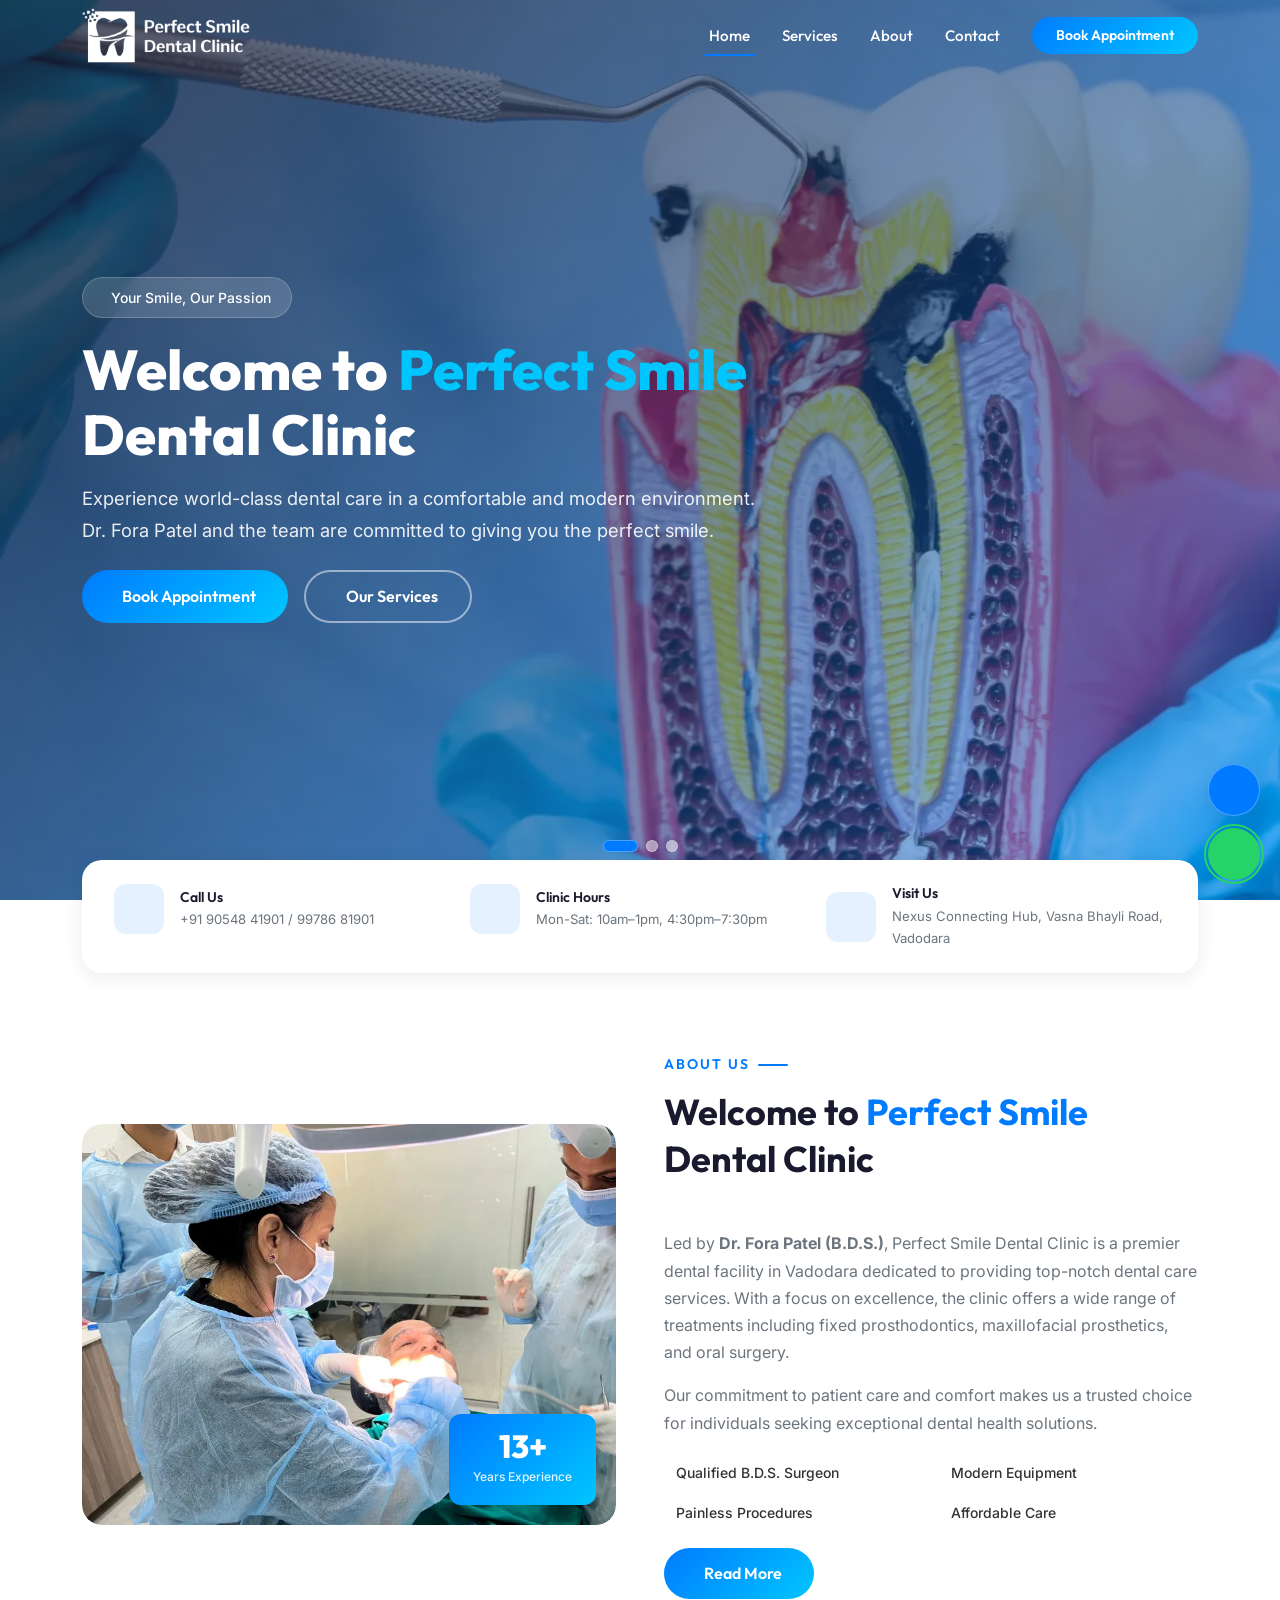
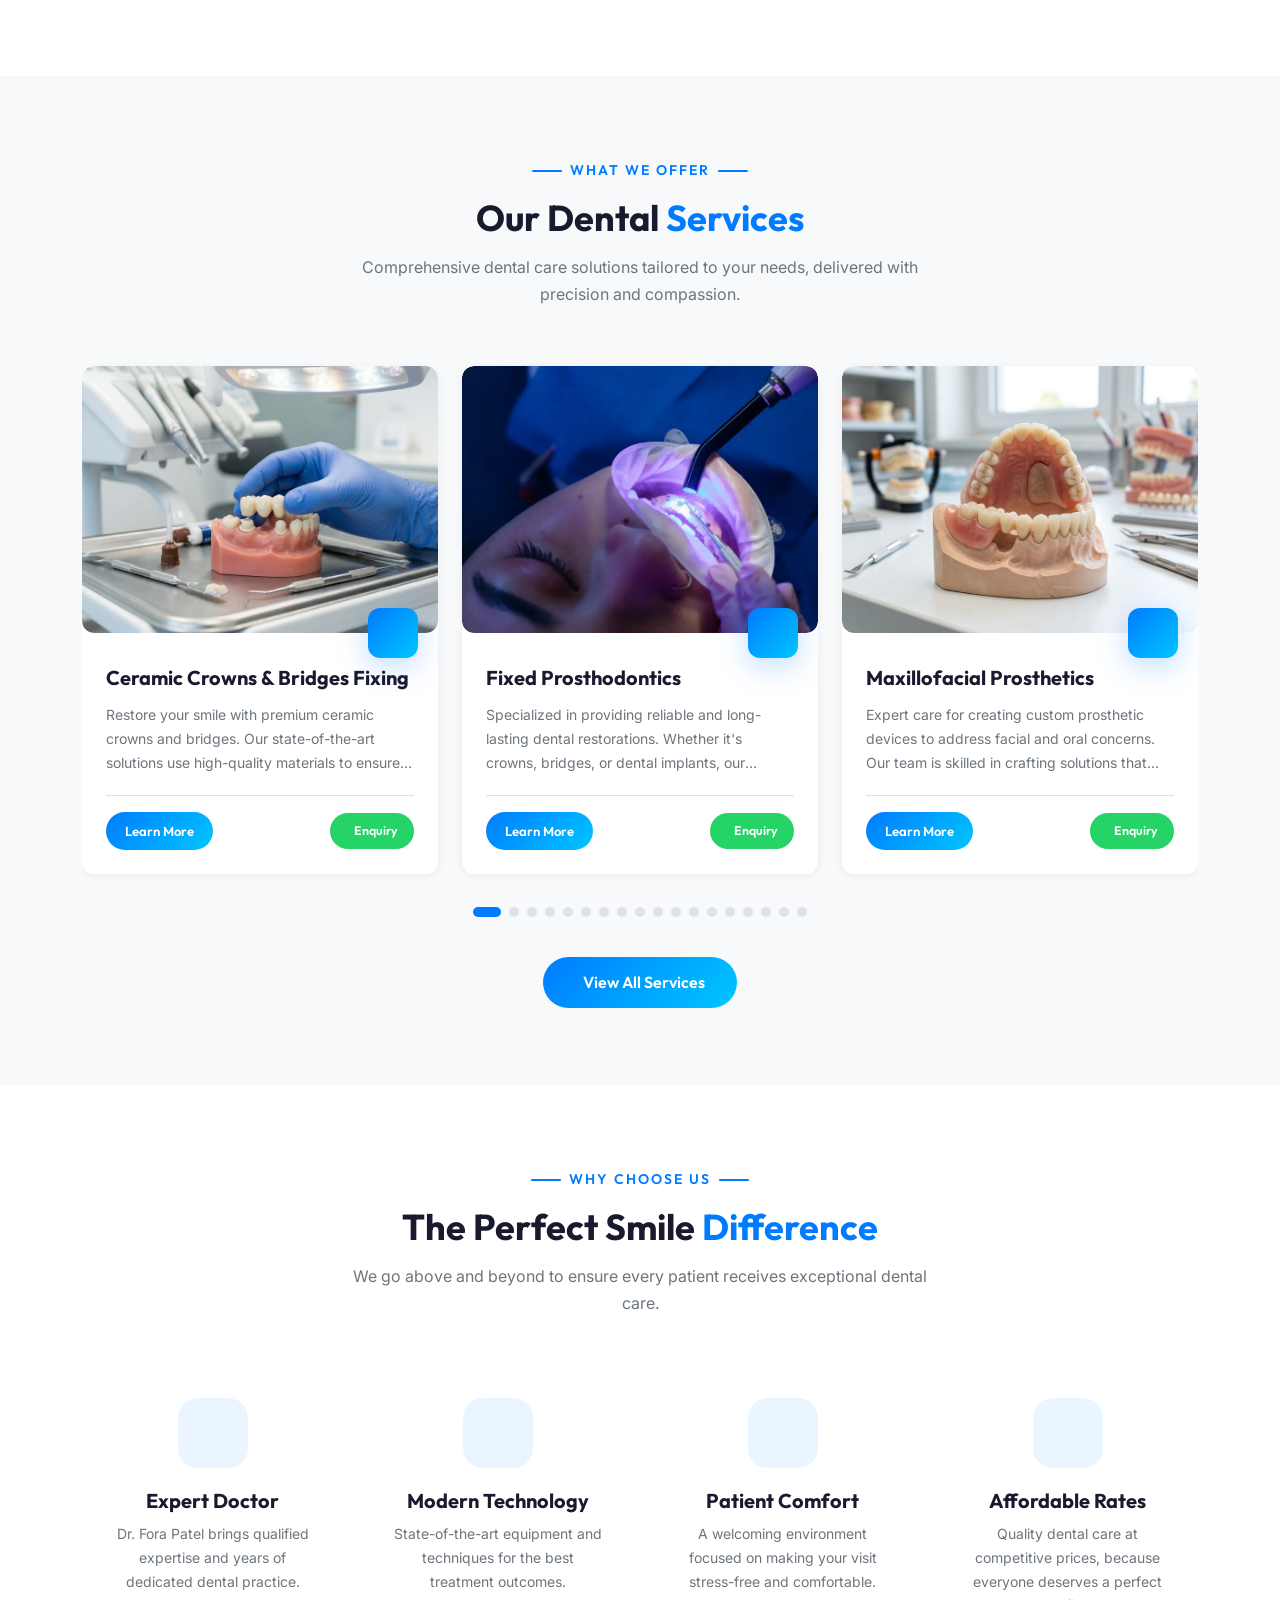
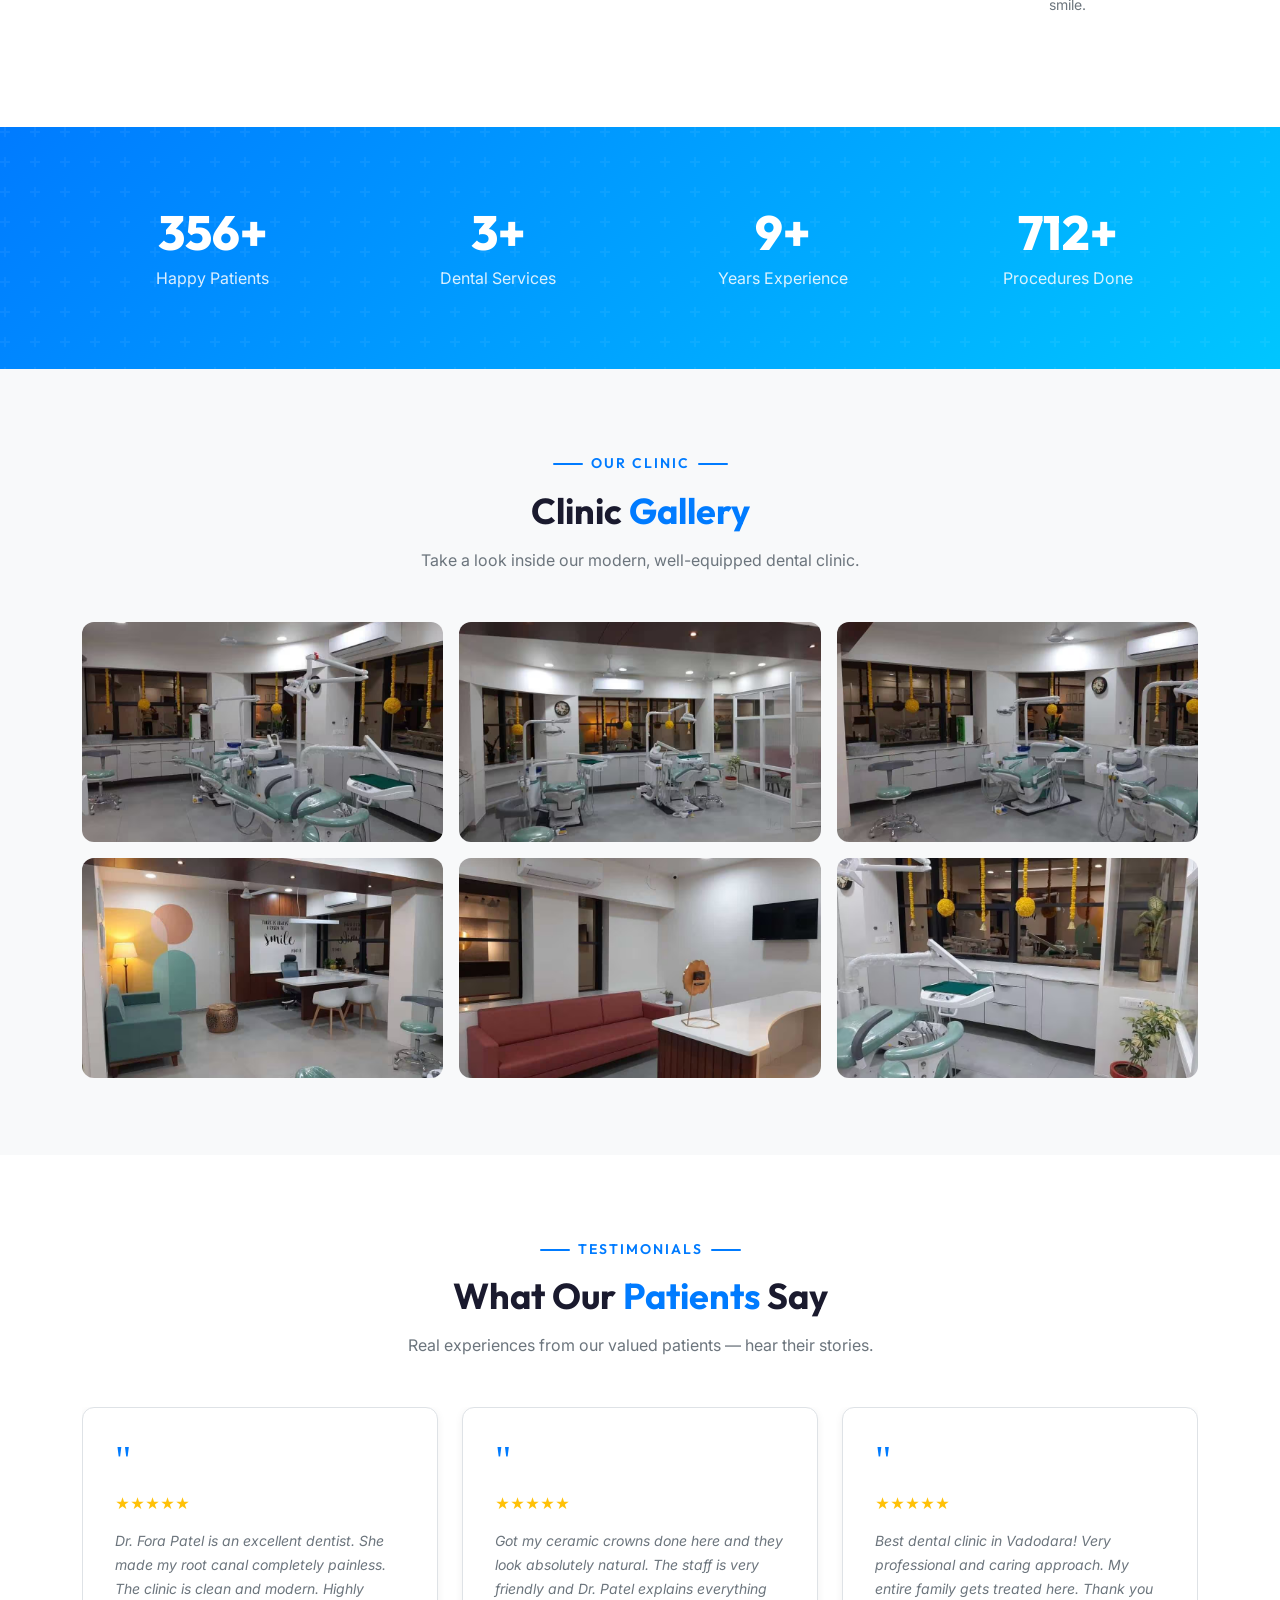
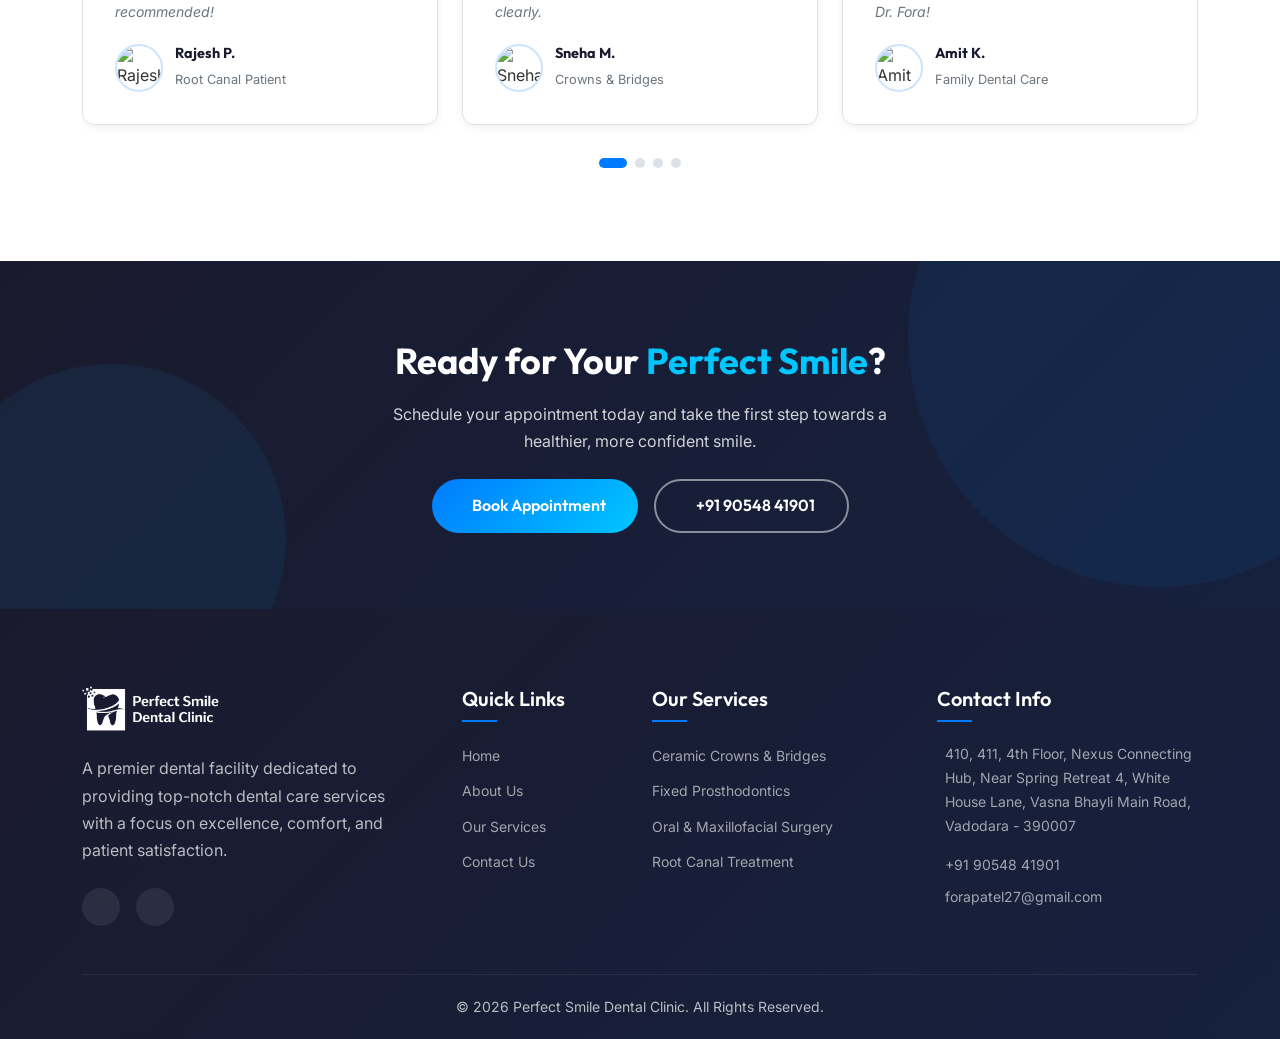
==== commit 00afafe1: "ss" ====
--- a/index.html
+++ b/index.html
@@ -22,6 +22,21 @@
   <link rel="preload" as="style" href="css/responsive.css" onload="this.onload=null;this.rel='stylesheet'">
   <noscript><link rel="stylesheet" href="css/responsive.css"></noscript>
   <link rel="canonical" href="https://go-online-studio.github.io/Perfect-Smile-Dental-Clinic/index.html">
+  <style>
+    /* ── 3. Preloader ── */
+    #preloader{position:fixed;inset:0;z-index:99999;background:var(--white);display:flex;align-items:center;justify-content:center;transition:opacity .5s ease,visibility .5s ease}
+    .loaded #preloader{opacity:0;visibility:hidden;pointer-events:none}
+    .loader-content{text-align:center}
+    .shriii-loader{width:50px;height:50px;border:4px solid var(--surface-alt);border-top:4px solid var(--primary);border-radius:50%;margin:0 auto 1rem;animation:spin .8s linear infinite}
+    @keyframes spin{to{transform:rotate(360deg)}}
+    .loader-text{font-family:var(--font-primary);font-size:var(--fs-h4);font-weight:600;color:var(--primary);letter-spacing:.5px}
+
+    /* ── 4. Custom Cursor ── */
+    .custom-cursor{width:20px;height:20px;border:2px solid var(--primary);border-radius:50%;position:fixed;top:0;left:0;pointer-events:none;z-index:99998;transform:translate(-50%,-50%);transition:width .2s,height .2s,background .2s,opacity .2s;opacity:0;mix-blend-mode:difference}
+    .custom-cursor.active{opacity:1}
+    .custom-cursor.hovered{width:40px;height:40px;background:rgba(var(--primary-rgb),.15);border-color:var(--primary-light)}
+    @media(hover:none){.custom-cursor{display:none!important}} 
+  </style>
 </head>
 <body>
 
@@ -63,6 +78,13 @@
             <li><a class="dropdown-item" href="services.html#bracesAligners">Braces / Aligners</a></li>
             <li><a class="dropdown-item" href="services.html#teethWhitening">Teeth Whitening</a></li>
             <li><a class="dropdown-item" href="services.html#pediatricDentistry">Pediatric Dentistry</a></li>
+            <li><a class="dropdown-item" href="services.html#smileDesigning">Smile Designing</a></li>
+            <li><a class="dropdown-item" href="services.html#dentalVeneers">Dental Veneers / Laminates</a></li>
+            <li><a class="dropdown-item" href="services.html#wisdomToothRemoval">Wisdom Tooth Removal</a></li>
+            <li><a class="dropdown-item" href="services.html#toothExtraction">Tooth Extraction</a></li>
+            <li><a class="dropdown-item" href="services.html#gumTreatment">Gum Treatment (Periodontics)</a></li>
+            <li><a class="dropdown-item" href="services.html#fullMouthRehab">Full Mouth Rehabilitation</a></li>
+            <li><a class="dropdown-item" href="services.html#dentalFillings">Dental Fillings</a></li>
           </ul>
         </li>
         <li class="nav-item"><a class="nav-link" href="about.html">About</a></li>
@@ -98,6 +120,13 @@
               <li><a class="dropdown-item" href="services.html#bracesAligners">Braces / Aligners</a></li>
               <li><a class="dropdown-item" href="services.html#teethWhitening">Teeth Whitening</a></li>
               <li><a class="dropdown-item" href="services.html#pediatricDentistry">Pediatric Dentistry</a></li>
+              <li><a class="dropdown-item" href="services.html#smileDesigning">Smile Designing</a></li>
+              <li><a class="dropdown-item" href="services.html#dentalVeneers">Dental Veneers / Laminates</a></li>
+              <li><a class="dropdown-item" href="services.html#wisdomToothRemoval">Wisdom Tooth Removal</a></li>
+              <li><a class="dropdown-item" href="services.html#toothExtraction">Tooth Extraction</a></li>
+              <li><a class="dropdown-item" href="services.html#gumTreatment">Gum Treatment (Periodontics)</a></li>
+              <li><a class="dropdown-item" href="services.html#fullMouthRehab">Full Mouth Rehabilitation</a></li>
+              <li><a class="dropdown-item" href="services.html#dentalFillings">Dental Fillings</a></li>
             </ul>
           </li>
           <li class="nav-item"><a class="nav-link" href="about.html">About</a></li>
@@ -147,7 +176,7 @@
               <div class="hero-badge">
                 <iconify-icon icon="mdi:shield-check"></iconify-icon> Trusted Expertise
               </div>
-              <h1>Advanced Dental <span>Treatments</span> You Can Trust</h1>
+              <h2 class="h1">The <span>Most Affordable</span> Dental Clinic</h2>  
               <p>From ceramic crowns and bridges to root canal treatments, we offer comprehensive dental solutions using the latest techniques and technology.</p>
               <div class="hero-btns">
                 <a href="services.html" class="btn-primary-custom">
@@ -168,7 +197,7 @@
               <div class="hero-badge">
                 <iconify-icon icon="mdi:heart-pulse"></iconify-icon> Gentle & Caring
               </div>
-              <h1>Dr. Fora Patel — <span>Dental Surgeon</span> (B.D.S.)</h1>
+              <h2 class="h1">Dr. Fora Patel — <span>Dental Surgeon</span> (B.D.S.)</h2>
               <p>With years of experience and a patient-first approach, Dr. Fora Patel delivers personalized dental care that puts your comfort and health first.</p>
               <div class="hero-btns">
                 <a href="about.html" class="btn-primary-custom">
@@ -206,7 +235,7 @@
             <div class="info-icon"><iconify-icon icon="mdi:clock-outline"></iconify-icon></div>
             <div>
               <h6>Clinic Hours</h6>
-              <p>Mon-Sat: 10am–1pm, 5pm–8pm</p>
+              <p>Mon-Sat: 10am–1pm, 4:30pm–7:30pm</p>  
             </div>
           </div>
         </div>
@@ -559,7 +588,7 @@
         <li class="d-flex align-items-start gap-2">
           <a class="locationLink d-flex align-items-start gap-2" target="_blank" href="https://maps.google.com/?q=Perfect+Smile+Dental+Clinic+Vadodara">
             <iconify-icon icon="mdi:map-marker" class="text-primary mt-1 flex-shrink-0"></iconify-icon>
-            410, 411, Nexus Connecting Hub, Near Spring Retreat 4, White House Lane, Vasna Bhayli Main Road, Vadodara - 390007
+            410, 411, 4th Floor, Nexus Connecting Hub, Near Spring Retreat 4, White House Lane, Vasna Bhayli Main Road, Vadodara - 390007
           </a>
         </li>
         <li class="d-flex align-items-center gap-2 mt-3">
--- a/css/style.css
+++ b/css/style.css
@@ -19,7 +19,7 @@
   --fs-small:clamp(.8rem,1.2vw,.875rem);
   --section-py:clamp(3rem,6vw,5rem);--section-px:clamp(1rem,3vw,2rem);
   --gap-sm:.5rem;--gap-md:1rem;--gap-lg:1.5rem;--gap-xl:2rem;--gap-xxl:3rem;
-  --brand-height:50px;--nav-height:max(65px,calc(var(--brand-height) + 16px));
+  --brand-height:55px;--nav-height:max(65px,calc(var(--brand-height) + 16px));
   --radius-sm:6px;--radius-md:12px;--radius-lg:20px;--radius-xl:30px;
   --shadow-sm:0 2px 8px rgba(0,0,0,.06);--shadow-md:0 4px 20px rgba(0,0,0,.08);
   --shadow-lg:0 8px 40px rgba(0,0,0,.12);--shadow-primary:0 8px 30px rgba(var(--primary-rgb),.25);
@@ -41,7 +41,7 @@
 a{text-decoration:none;color:inherit;transition:var(--transition)}
 a:hover{color:var(--primary)}
 textarea{resize:none}
-h1,h2,h3,h4,h5,h6{font-family:var(--font-primary);font-weight:700;line-height:1.3;color:var(--dark)}
+h1,.h1,h2,.h2,h3,.h3,h4,.h4,h5,.h5,h6,.h6{font-family:var(--font-primary);font-weight:700;line-height:1.3;color:var(--dark)}
 ul,ol{list-style:none;padding:0;margin:0}
 ::selection{background:var(--primary);color:var(--white)}
 
@@ -75,7 +75,9 @@
 .navbar-nav .nav-link{font-family:var(--font-primary);font-weight:500;font-size:.95rem;padding:.5rem 1rem!important;position:relative;transition:var(--transition)}
 .navbar-nav .nav-link::after{content:'';position:absolute;bottom:0;left:50%;width:0;height:2px;background:var(--primary);transition:var(--transition);transform:translateX(-50%)}
 .navbar-nav .nav-link:hover::after,.navbar-nav .nav-link.active::after{width:70%}
-.dropdown-menu{border:none;border-radius:var(--radius-md);box-shadow:var(--shadow-lg);padding:.5rem;margin-top:.5rem!important;animation:fadeDown .3s ease}
+.dropdown-menu{border:none;border-radius:var(--radius-md);box-shadow:var(--shadow-lg);padding:.5rem;margin-top:.5rem!important;animation:fadeDown .3s ease;max-height:calc(100dvh - var(--nav-height) - 2rem);overflow-y:auto;overflow-x:hidden;scrollbar-width:thin;scrollbar-color:rgba(var(--primary-rgb),.3) transparent}
+.dropdown-menu::-webkit-scrollbar{width:4px}
+.dropdown-menu::-webkit-scrollbar-thumb{background:rgba(var(--primary-rgb),.3);border-radius:2px}
 @keyframes fadeDown{from{opacity:0;transform:translateY(-8px)}to{opacity:1;transform:translateY(0)}}
 .dropdown-item{border-radius:var(--radius-sm);padding:.5rem 1rem;font-size:.9rem;font-weight:500;transition:var(--transition)}
 .dropdown-item:hover,.dropdown-item:focus{background:rgba(var(--primary-rgb),.08);color:var(--primary)}
@@ -93,9 +95,12 @@
 .navbar-toggler-icon::before{top:-8px}
 .navbar-toggler-icon::after{top:8px}
 .offcanvas{max-width:300px}
-.offcanvas-header{border-bottom:1px solid var(--border)}
-.offcanvas .nav-link{color:var(--dark)!important; padding:.75rem 1rem!important;border-radius:0}
+.offcanvas-header{border-bottom:1px solid var(--border);flex-shrink:0}
+.offcanvas-body{overflow-y:auto;overflow-x:hidden;-webkit-overflow-scrolling:touch;flex:1;min-height:0}
+.offcanvas .nav-link{color:var(--dark)!important;padding:.75rem 1rem!important;border-radius:0}
 .offcanvas .nav-link:hover,.offcanvas .nav-link.active{background:rgba(var(--primary-rgb),.08);color:var(--primary)!important;}
+.offcanvas .dropdown-menu{position:static!important;transform:none!important;box-shadow:none;border:none;border-left:3px solid rgba(var(--primary-rgb),.15);border-radius:0;margin:.25rem 0 .25rem 1rem!important;padding:.25rem 0;max-height:none;overflow:visible;animation:none;background:rgba(var(--primary-rgb),.03)}
+.offcanvas .dropdown-item{font-size:.85rem;padding:.45rem 1rem}
 .navbar-nav .btn-primary{background:var(--gradient-primary);border:none;font-family:var(--font-primary);font-weight:600;border-radius:var(--radius-xl);transition:var(--transition)}
 .navbar-nav .btn-primary:hover{transform:translateY(-1px);box-shadow:var(--shadow-primary)}
 
@@ -107,8 +112,8 @@
 .hero-slide-bg::after{content:'';position:absolute;inset:0;background:linear-gradient(135deg,rgba(var(--dark-rgb),.75),rgba(var(--primary-rgb),.45))}
 .hero-content{position:relative;z-index:2;color:var(--white);padding:var(--section-py) 0;max-width:680px}
 .hero-badge{display:inline-flex;align-items:center;gap:.5rem;background:rgba(255,255,255,.15);backdrop-filter:blur(10px);padding:.5rem 1.25rem;border-radius:var(--radius-xl);font-size:var(--fs-small);font-weight:500;margin-bottom:1.25rem;border:1px solid rgba(255,255,255,.2)}
-.hero-content h1{font-size:var(--fs-hero);font-weight:800;color:var(--white);margin-bottom:1rem;line-height:1.15}
-.hero-content h1 span{color:var(--accent)}
+.hero-content h1,.hero-content .h1{font-size:var(--fs-hero);font-weight:800;color:var(--white);margin-bottom:1rem;line-height:1.15}
+.hero-content h1 span,.hero-content .h1 span{color:var(--accent)}
 .hero-content p{font-size:clamp(1rem,2vw,1.15rem);opacity:.9;margin-bottom:1.5rem;line-height:1.7}
 .hero-btns{display:flex;flex-wrap:wrap;gap:1rem}
 .hero-section .swiper-pagination{bottom:40px!important}
--- a/css/style.css
+++ b/css/style.css
@@ -19,7 +19,7 @@
   --fs-small:clamp(.8rem,1.2vw,.875rem);
   --section-py:clamp(3rem,6vw,5rem);--section-px:clamp(1rem,3vw,2rem);
   --gap-sm:.5rem;--gap-md:1rem;--gap-lg:1.5rem;--gap-xl:2rem;--gap-xxl:3rem;
-  --brand-height:50px;--nav-height:max(65px,calc(var(--brand-height) + 16px));
+  --brand-height:55px;--nav-height:max(65px,calc(var(--brand-height) + 16px));
   --radius-sm:6px;--radius-md:12px;--radius-lg:20px;--radius-xl:30px;
   --shadow-sm:0 2px 8px rgba(0,0,0,.06);--shadow-md:0 4px 20px rgba(0,0,0,.08);
   --shadow-lg:0 8px 40px rgba(0,0,0,.12);--shadow-primary:0 8px 30px rgba(var(--primary-rgb),.25);
@@ -41,7 +41,7 @@
 a{text-decoration:none;color:inherit;transition:var(--transition)}
 a:hover{color:var(--primary)}
 textarea{resize:none}
-h1,h2,h3,h4,h5,h6{font-family:var(--font-primary);font-weight:700;line-height:1.3;color:var(--dark)}
+h1,.h1,h2,.h2,h3,.h3,h4,.h4,h5,.h5,h6,.h6{font-family:var(--font-primary);font-weight:700;line-height:1.3;color:var(--dark)}
 ul,ol{list-style:none;padding:0;margin:0}
 ::selection{background:var(--primary);color:var(--white)}
 
@@ -75,7 +75,9 @@
 .navbar-nav .nav-link{font-family:var(--font-primary);font-weight:500;font-size:.95rem;padding:.5rem 1rem!important;position:relative;transition:var(--transition)}
 .navbar-nav .nav-link::after{content:'';position:absolute;bottom:0;left:50%;width:0;height:2px;background:var(--primary);transition:var(--transition);transform:translateX(-50%)}
 .navbar-nav .nav-link:hover::after,.navbar-nav .nav-link.active::after{width:70%}
-.dropdown-menu{border:none;border-radius:var(--radius-md);box-shadow:var(--shadow-lg);padding:.5rem;margin-top:.5rem!important;animation:fadeDown .3s ease}
+.dropdown-menu{border:none;border-radius:var(--radius-md);box-shadow:var(--shadow-lg);padding:.5rem;margin-top:.5rem!important;animation:fadeDown .3s ease;max-height:calc(100dvh - var(--nav-height) - 2rem);overflow-y:auto;overflow-x:hidden;scrollbar-width:thin;scrollbar-color:rgba(var(--primary-rgb),.3) transparent}
+.dropdown-menu::-webkit-scrollbar{width:4px}
+.dropdown-menu::-webkit-scrollbar-thumb{background:rgba(var(--primary-rgb),.3);border-radius:2px}
 @keyframes fadeDown{from{opacity:0;transform:translateY(-8px)}to{opacity:1;transform:translateY(0)}}
 .dropdown-item{border-radius:var(--radius-sm);padding:.5rem 1rem;font-size:.9rem;font-weight:500;transition:var(--transition)}
 .dropdown-item:hover,.dropdown-item:focus{background:rgba(var(--primary-rgb),.08);color:var(--primary)}
@@ -93,9 +95,12 @@
 .navbar-toggler-icon::before{top:-8px}
 .navbar-toggler-icon::after{top:8px}
 .offcanvas{max-width:300px}
-.offcanvas-header{border-bottom:1px solid var(--border)}
-.offcanvas .nav-link{color:var(--dark)!important; padding:.75rem 1rem!important;border-radius:0}
+.offcanvas-header{border-bottom:1px solid var(--border);flex-shrink:0}
+.offcanvas-body{overflow-y:auto;overflow-x:hidden;-webkit-overflow-scrolling:touch;flex:1;min-height:0}
+.offcanvas .nav-link{color:var(--dark)!important;padding:.75rem 1rem!important;border-radius:0}
 .offcanvas .nav-link:hover,.offcanvas .nav-link.active{background:rgba(var(--primary-rgb),.08);color:var(--primary)!important;}
+.offcanvas .dropdown-menu{position:static!important;transform:none!important;box-shadow:none;border:none;border-left:3px solid rgba(var(--primary-rgb),.15);border-radius:0;margin:.25rem 0 .25rem 1rem!important;padding:.25rem 0;max-height:none;overflow:visible;animation:none;background:rgba(var(--primary-rgb),.03)}
+.offcanvas .dropdown-item{font-size:.85rem;padding:.45rem 1rem}
 .navbar-nav .btn-primary{background:var(--gradient-primary);border:none;font-family:var(--font-primary);font-weight:600;border-radius:var(--radius-xl);transition:var(--transition)}
 .navbar-nav .btn-primary:hover{transform:translateY(-1px);box-shadow:var(--shadow-primary)}
 
@@ -107,8 +112,8 @@
 .hero-slide-bg::after{content:'';position:absolute;inset:0;background:linear-gradient(135deg,rgba(var(--dark-rgb),.75),rgba(var(--primary-rgb),.45))}
 .hero-content{position:relative;z-index:2;color:var(--white);padding:var(--section-py) 0;max-width:680px}
 .hero-badge{display:inline-flex;align-items:center;gap:.5rem;background:rgba(255,255,255,.15);backdrop-filter:blur(10px);padding:.5rem 1.25rem;border-radius:var(--radius-xl);font-size:var(--fs-small);font-weight:500;margin-bottom:1.25rem;border:1px solid rgba(255,255,255,.2)}
-.hero-content h1{font-size:var(--fs-hero);font-weight:800;color:var(--white);margin-bottom:1rem;line-height:1.15}
-.hero-content h1 span{color:var(--accent)}
+.hero-content h1,.hero-content .h1{font-size:var(--fs-hero);font-weight:800;color:var(--white);margin-bottom:1rem;line-height:1.15}
+.hero-content h1 span,.hero-content .h1 span{color:var(--accent)}
 .hero-content p{font-size:clamp(1rem,2vw,1.15rem);opacity:.9;margin-bottom:1.5rem;line-height:1.7}
 .hero-btns{display:flex;flex-wrap:wrap;gap:1rem}
 .hero-section .swiper-pagination{bottom:40px!important}
--- a/css/responsive.css
+++ b/css/responsive.css
@@ -7,11 +7,11 @@
 @media (max-width: 991px) {
   :root {
     --section-py: clamp(2.5rem, 5vw, 3.5rem);
-    --brand-height: 42px;
+    --brand-height: 48px;
   }
 
   .hero-content { max-width: 100%; }
-  .hero-content h1 { font-size: clamp(1.6rem, 4vw, 2.5rem); }
+  .hero-content h1,.hero-content .h1 { font-size: clamp(1.6rem, 4vw, 2.5rem); }
 
   .info-bar {
     margin-top: -20px;
@@ -104,7 +104,7 @@
 @media (max-width: 767px) {
   :root {
     --section-py: clamp(2rem, 4vw, 3rem);
-    --brand-height: 38px;
+    --brand-height: 44px;
   }
 
   .hero-section .swiper-slide {
@@ -255,10 +255,10 @@
 @media (max-width: 575px) {
   :root {
     --section-py: 2rem;
-    --brand-height: 35px;
-  }
-
-  .hero-content h1 {
+    --brand-height: 44px;
+  } 
+
+  .hero-content h1,.hero-content .h1 {
     font-size: clamp(1.4rem, 6vw, 1.8rem);
   }
 
--- a/css/responsive.css
+++ b/css/responsive.css
@@ -7,11 +7,11 @@
 @media (max-width: 991px) {
   :root {
     --section-py: clamp(2.5rem, 5vw, 3.5rem);
-    --brand-height: 42px;
+    --brand-height: 48px;
   }
 
   .hero-content { max-width: 100%; }
-  .hero-content h1 { font-size: clamp(1.6rem, 4vw, 2.5rem); }
+  .hero-content h1,.hero-content .h1 { font-size: clamp(1.6rem, 4vw, 2.5rem); }
 
   .info-bar {
     margin-top: -20px;
@@ -104,7 +104,7 @@
 @media (max-width: 767px) {
   :root {
     --section-py: clamp(2rem, 4vw, 3rem);
-    --brand-height: 38px;
+    --brand-height: 44px;
   }
 
   .hero-section .swiper-slide {
@@ -255,10 +255,10 @@
 @media (max-width: 575px) {
   :root {
     --section-py: 2rem;
-    --brand-height: 35px;
-  }
-
-  .hero-content h1 {
+    --brand-height: 44px;
+  } 
+
+  .hero-content h1,.hero-content .h1 {
     font-size: clamp(1.4rem, 6vw, 1.8rem);
   }
 
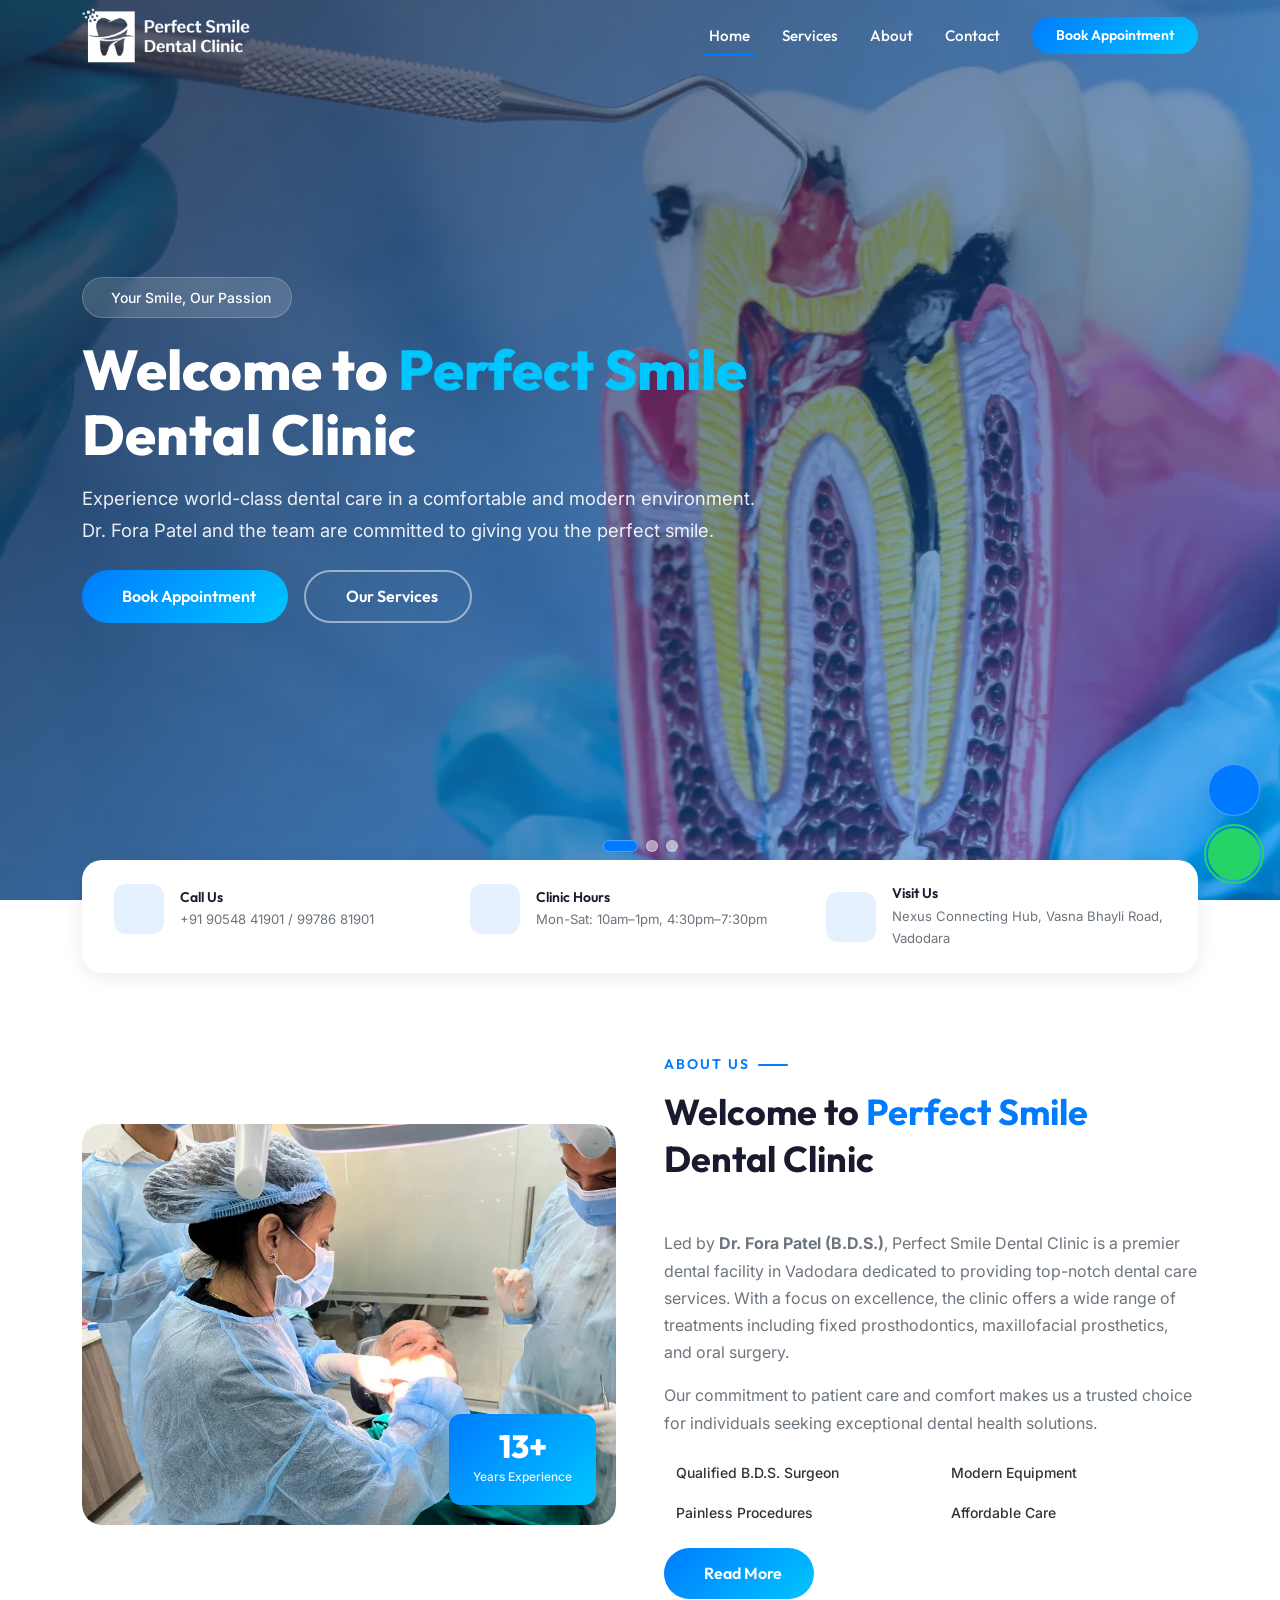
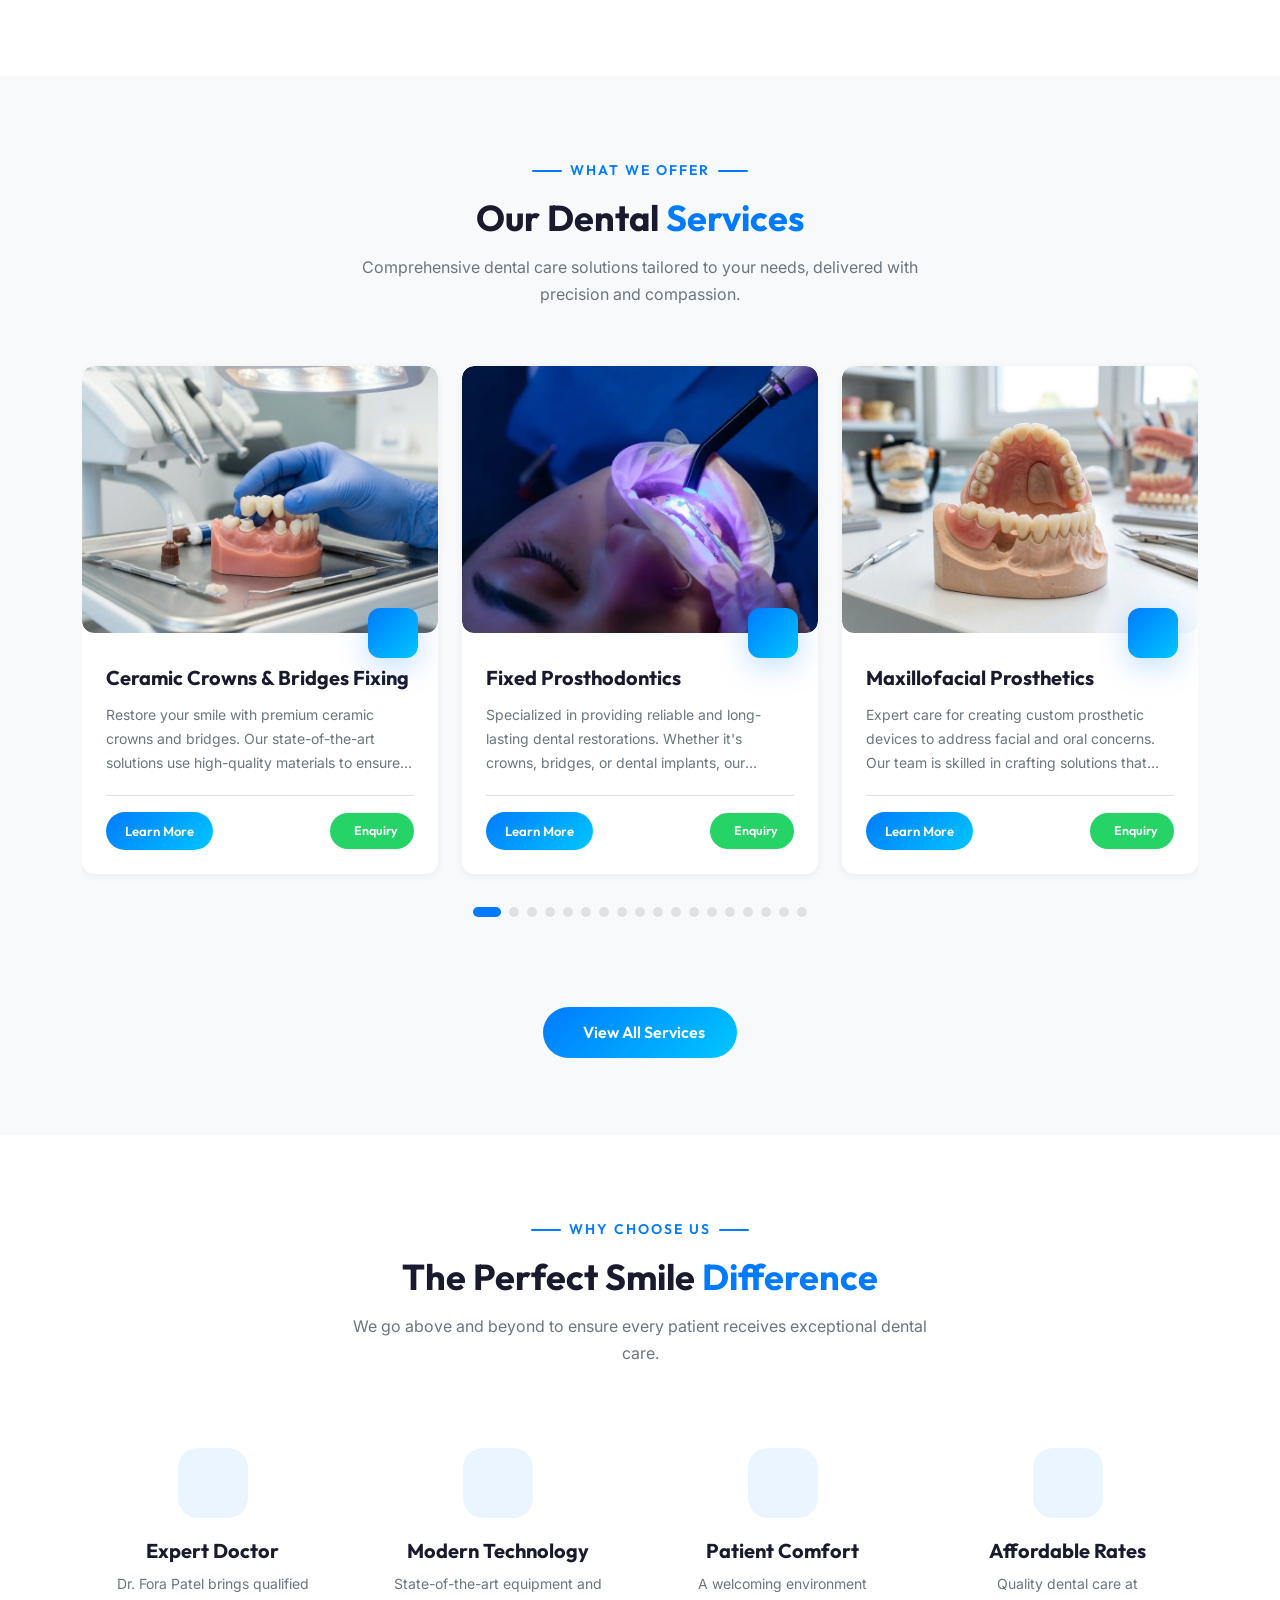
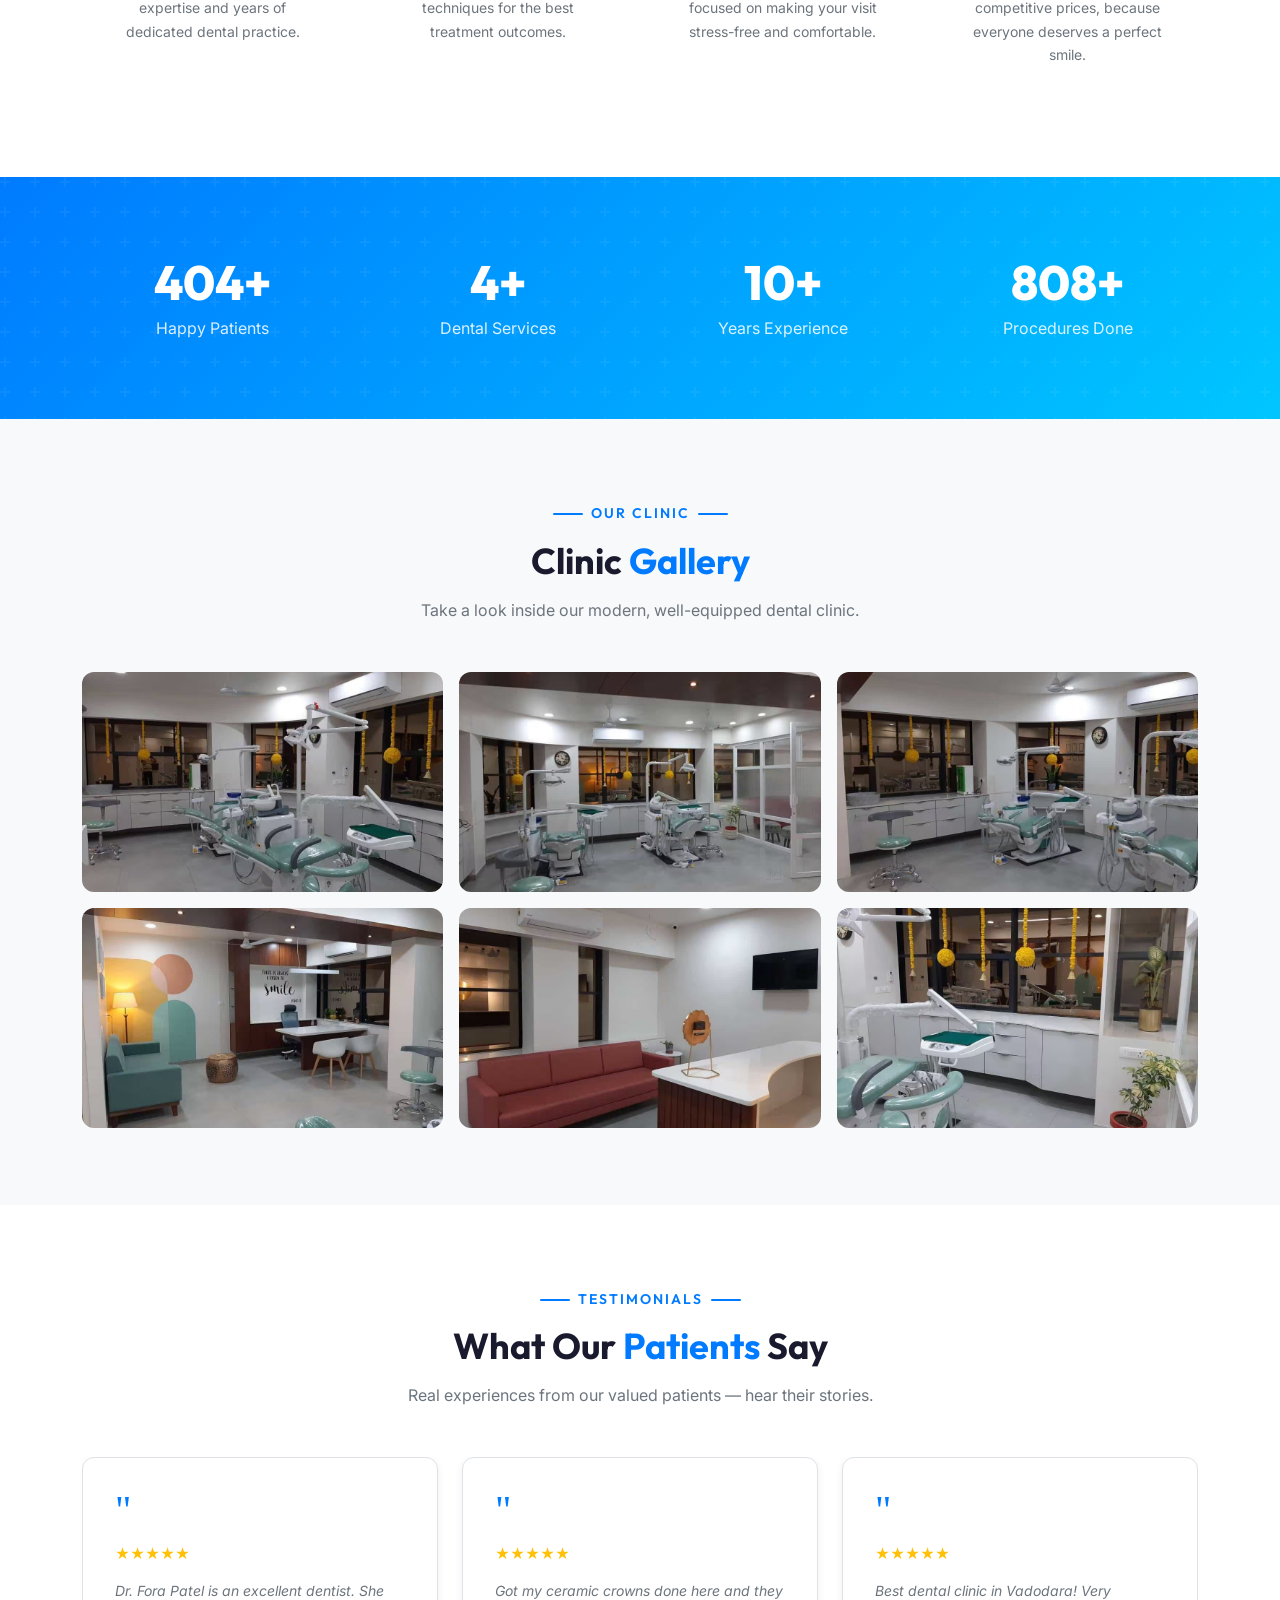
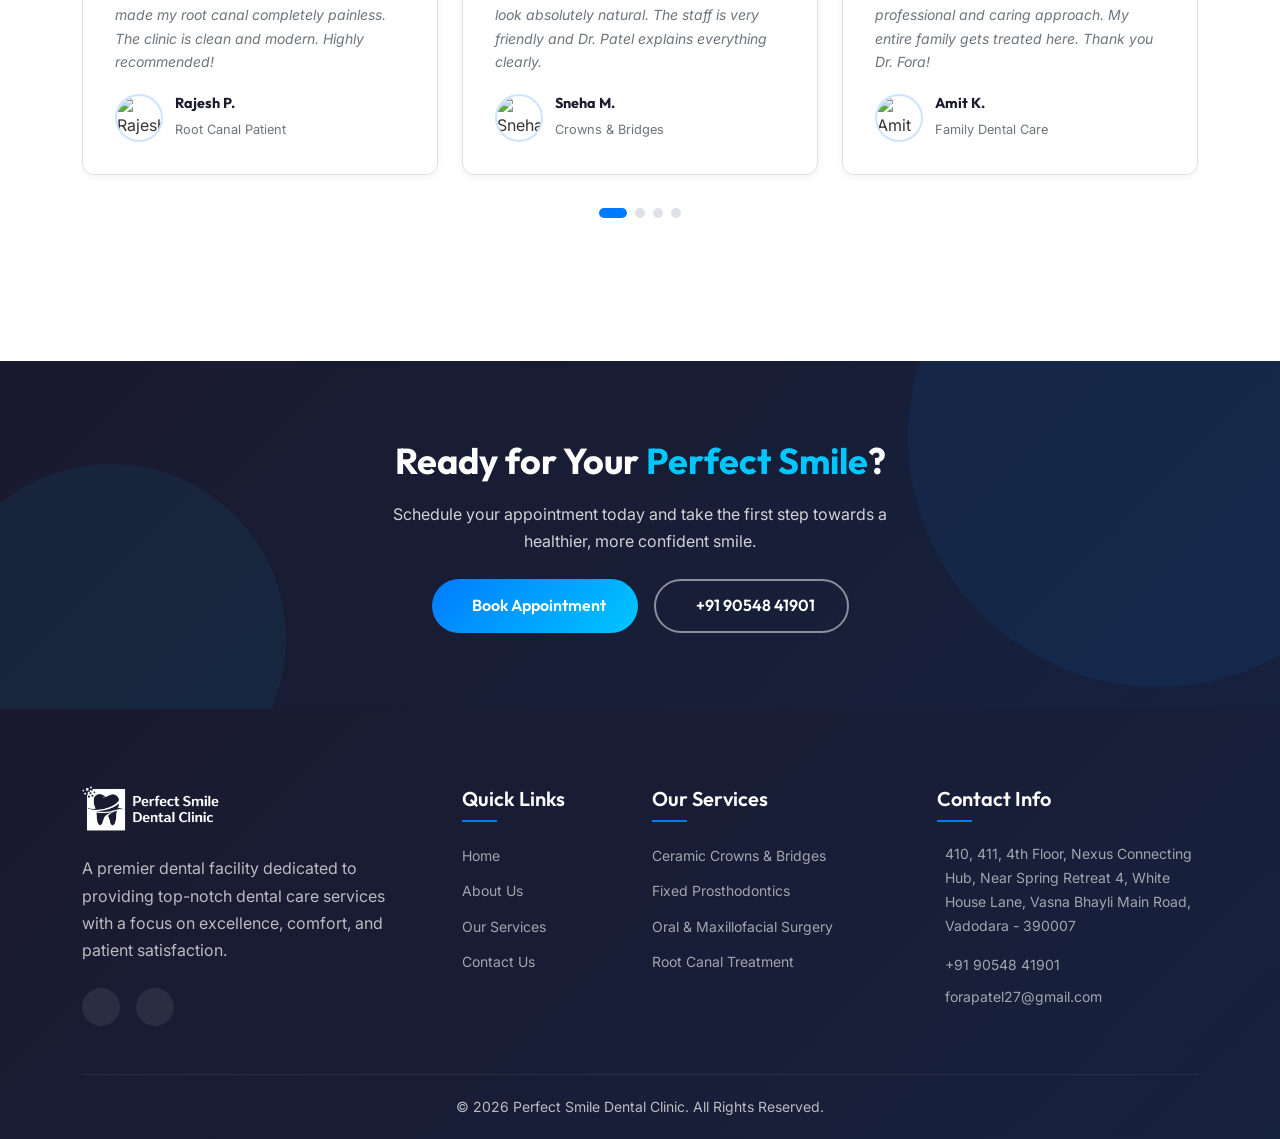
==== commit 6ea8daec: "SEO done" ====
--- a/index.html
+++ b/index.html
@@ -3,9 +3,27 @@
 <head>
   <meta charset="UTF-8">
   <meta name="viewport" content="width=device-width, initial-scale=1.0">
-  <title>Perfect Smile Dental Clinic | Dr. Fora Patel | Vadodara</title>
-  <meta name="description" content="Perfect Smile Dental Clinic by Dr. Fora Patel (B.D.S.) — Premium dental care in Vadodara. Services include Ceramic Crowns, Fixed Prosthodontics, Maxillofacial Prosthetics, Oral Surgery & Root Canal Treatment.">
-  <meta name="keywords" content="dentist vadodara, dental clinic, ceramic crowns, root canal, Dr Fora Patel, perfect smile dental">
+  <title>Dental Clinic in Vadodara | Best Dentist | Perfect Smile</title>
+  <meta name="description" content="Visit Perfect Smile Dental Clinic in Vadodara. Dr. Fora Patel (BDS) offers expert care, from Root Canals to Implants. Book your painless treatment today.">
+  <meta name="keywords" content="dental clinic in Vadodara, best dentist near me, Dr. Fora Patel, root canal treatment Vadodara, dental implants, affordable dentist Vadodara">
+  <meta name="robots" content="index, follow">
+  <link rel="canonical" href="https://perfectsmile-dentalclinic.com/">
+
+  <!-- Open Graph Meta Tags -->
+  <meta property="og:title" content="Top Dental Clinic in Vadodara | Perfect Smile">
+  <meta property="og:description" content="Expert dental care by Dr. Fora Patel. From root canals to smile designing, get a pain-free treatment in a modern environment. Book now!">
+  <meta property="og:type" content="website">
+  <meta property="og:url" content="https://perfectsmile-dentalclinic.com/">
+  <meta property="og:image" content="https://perfectsmile-dentalclinic.com/images/ClinicProfile.webp">
+  <meta property="og:site_name" content="Perfect Smile Dental Clinic">
+  <meta property="og:locale" content="en_IN">
+
+  <!-- Twitter Meta Tags -->
+  <meta name="twitter:card" content="summary_large_image">
+  <meta name="twitter:title" content="Top Dental Clinic in Vadodara | Perfect Smile">
+  <meta name="twitter:description" content="Expert dental care by Dr. Fora Patel. From root canals to smile designing, get a pain-free treatment in a modern environment. Book now!">
+  <meta name="twitter:image" content="https://perfectsmile-dentalclinic.com/images/ClinicProfile.webp">
+
   <link rel="icon" href="images/Fevicon.png" type="image/png">
   <link rel="preload" as="image" href="images/BrandLogo.webp" fetchpriority="high">
   <link rel="preload" as="image" href="images/Banner1.webp" fetchpriority="high">
@@ -14,14 +32,117 @@
   <!-- Performance: Preloaded Styles -->
   <link rel="preload" as="style" href="https://cdn.jsdelivr.net/npm/bootstrap@5.3.2/dist/css/bootstrap.min.css" onload="this.onload=null;this.rel='stylesheet'">
   <noscript><link rel="stylesheet" href="https://cdn.jsdelivr.net/npm/bootstrap@5.3.2/dist/css/bootstrap.min.css"></noscript>
-  <link rel="stylesheet" href="https://cdn.jsdelivr.net/npm/swiper@11/swiper-bundle.min.css">
-  <link rel="stylesheet" href="https://unpkg.com/aos@2.3.4/dist/aos.css">
-  <link rel="stylesheet" href="https://cdn.jsdelivr.net/npm/@fancyapps/ui@5.0/dist/fancybox/fancybox.css">
+  <link rel="preload" as="style" href="https://cdn.jsdelivr.net/npm/swiper@11/swiper-bundle.min.css" onload="this.onload=null;this.rel='stylesheet'">
+  <noscript><link rel="stylesheet" href="https://cdn.jsdelivr.net/npm/swiper@11/swiper-bundle.min.css"></noscript>
+  <link rel="stylesheet" href="https://unpkg.com/aos@2.3.4/dist/aos.css" media="print" onload="this.media='all'">
+  <link rel="stylesheet" href="https://cdn.jsdelivr.net/npm/@fancyapps/ui@5.0/dist/fancybox/fancybox.css" media="print" onload="this.media='all'">
   <link rel="preload" as="style" href="css/style.css" onload="this.onload=null;this.rel='stylesheet'">
   <noscript><link rel="stylesheet" href="css/style.css"></noscript>
   <link rel="preload" as="style" href="css/responsive.css" onload="this.onload=null;this.rel='stylesheet'">
   <noscript><link rel="stylesheet" href="css/responsive.css"></noscript>
-  <link rel="canonical" href="https://go-online-studio.github.io/Perfect-Smile-Dental-Clinic/index.html">
+  
+  <script type="application/ld+json">
+  {
+    "@context": "https://schema.org",
+    "@graph": [
+      {
+        "@type": ["Dentist", "MedicalBusiness", "LocalBusiness", "HealthAndBeautyBusiness"],
+        "@id": "https://perfectsmile-dentalclinic.com/#business",
+        "name": "Perfect Smile Dental Clinic",
+        "image": "https://perfectsmile-dentalclinic.com/images/ClinicProfile.webp",
+        "url": "https://perfectsmile-dentalclinic.com/",
+        "telephone": "+919054841901",
+        "email": "forapatel27@gmail.com",
+        "address": {
+          "@type": "PostalAddress",
+          "streetAddress": "410, 411, 4th Floor, Nexus Connecting Hub, Near Spring Retreat 4, White House Lane, Vasna Bhayli Main Road",
+          "addressLocality": "Vadodara",
+          "addressRegion": "Gujarat",
+          "postalCode": "390007",
+          "addressCountry": "IN"
+        },
+        "geo": {
+          "@type": "GeoCoordinates",
+          "latitude": 22.300977327549546,
+          "longitude": 73.23059559579035
+        },
+        "openingHoursSpecification": [
+          {
+            "@type": "OpeningHoursSpecification",
+            "dayOfWeek": ["Monday", "Tuesday", "Wednesday", "Thursday", "Friday", "Saturday"],
+            "opens": "10:00",
+            "closes": "13:00"
+          },
+          {
+            "@type": "OpeningHoursSpecification",
+            "dayOfWeek": ["Monday", "Tuesday", "Wednesday", "Thursday", "Friday", "Saturday"],
+            "opens": "16:30",
+            "closes": "19:30"
+          }
+        ],
+        "medicalSpecialty": [
+          "https://schema.org/Dentistry"
+        ],
+        "founder": {
+          "@type": "Person",
+          "name": "Dr. Fora Patel",
+          "jobTitle": "Dental Surgeon (B.D.S.)"
+        },
+        "hasOfferCatalog": {
+          "@type": "OfferCatalog",
+          "name": "Dental Services",
+          "itemListElement": [
+            { "@type": "Offer", "itemOffered": { "@type": "Service", "name": "Ceramic Crowns & Bridges Fixing" } },
+            { "@type": "Offer", "itemOffered": { "@type": "Service", "name": "Fixed Prosthodontics" } },
+            { "@type": "Offer", "itemOffered": { "@type": "Service", "name": "Maxillofacial Prosthetics" } },
+            { "@type": "Offer", "itemOffered": { "@type": "Service", "name": "Oral & Maxillofacial Surgery" } },
+            { "@type": "Offer", "itemOffered": { "@type": "Service", "name": "RCT (Root Canal Treatment)" } },
+            { "@type": "Offer", "itemOffered": { "@type": "Service", "name": "Dental Treatments" } },
+            { "@type": "Offer", "itemOffered": { "@type": "Service", "name": "Dental Implants" } },
+            { "@type": "Offer", "itemOffered": { "@type": "Service", "name": "Preventive Dentistry" } },
+            { "@type": "Offer", "itemOffered": { "@type": "Service", "name": "Braces / Aligners" } },
+            { "@type": "Offer", "itemOffered": { "@type": "Service", "name": "Teeth Whitening" } },
+            { "@type": "Offer", "itemOffered": { "@type": "Service", "name": "Pediatric Dentistry" } },
+            { "@type": "Offer", "itemOffered": { "@type": "Service", "name": "Smile Designing" } },
+            { "@type": "Offer", "itemOffered": { "@type": "Service", "name": "Dental Veneers / Laminates" } },
+            { "@type": "Offer", "itemOffered": { "@type": "Service", "name": "Wisdom Tooth Removal" } },
+            { "@type": "Offer", "itemOffered": { "@type": "Service", "name": "Tooth Extraction" } },
+            { "@type": "Offer", "itemOffered": { "@type": "Service", "name": "Gum Treatment (Periodontics)" } },
+            { "@type": "Offer", "itemOffered": { "@type": "Service", "name": "Full Mouth Rehabilitation" } },
+            { "@type": "Offer", "itemOffered": { "@type": "Service", "name": "Dental Fillings" } }
+          ]
+        }
+      },
+      {
+        "@type": "WebSite",
+        "@id": "https://perfectsmile-dentalclinic.com/#website",
+        "url": "https://perfectsmile-dentalclinic.com/",
+        "name": "Perfect Smile Dental Clinic",
+        "publisher": {
+          "@id": "https://perfectsmile-dentalclinic.com/#business"
+        }
+      },
+      {
+        "@type": "BreadcrumbList",
+        "@id": "https://perfectsmile-dentalclinic.com/#breadcrumb",
+        "itemListElement": [
+          {
+            "@type": "ListItem",
+            "position": 1,
+            "name": "Home",
+            "item": "https://perfectsmile-dentalclinic.com/"
+          },
+          {
+            "@type": "ListItem",
+            "position": 2,
+            "name": "Services",
+            "item": "https://perfectsmile-dentalclinic.com/services.html"
+          }
+        ]
+      }
+    ]
+  }
+  </script>
   <style>
     /* ── 3. Preloader ── */
     #preloader{position:fixed;inset:0;z-index:99999;background:var(--white);display:flex;align-items:center;justify-content:center;transition:opacity .5s ease,visibility .5s ease}
@@ -176,7 +297,7 @@
               <div class="hero-badge">
                 <iconify-icon icon="mdi:shield-check"></iconify-icon> Trusted Expertise
               </div>
-              <h2 class="h1">The <span>Most Affordable</span> Dental Clinic</h2>  
+              <h1 class="h1">The <span>Most Affordable</span> Dental Clinic</h1>  
               <p>From ceramic crowns and bridges to root canal treatments, we offer comprehensive dental solutions using the latest techniques and technology.</p>
               <div class="hero-btns">
                 <a href="services.html" class="btn-primary-custom">
@@ -197,7 +318,7 @@
               <div class="hero-badge">
                 <iconify-icon icon="mdi:heart-pulse"></iconify-icon> Gentle & Caring
               </div>
-              <h2 class="h1">Dr. Fora Patel — <span>Dental Surgeon</span> (B.D.S.)</h2>
+              <h1 class="h1">Dr. Fora Patel — <span>Dental Surgeon</span> (B.D.S.)</h1>
               <p>With years of experience and a patient-first approach, Dr. Fora Patel delivers personalized dental care that puts your comfort and health first.</p>
               <div class="hero-btns">
                 <a href="about.html" class="btn-primary-custom">
@@ -260,7 +381,7 @@
       <div class="row align-items-center g-4 g-lg-5">
         <div class="col-lg-6" data-aos="fade-right">
           <div class="about-img-wrapper">
-            <img src="images/ClinicProfile.webp" alt="Dr. Fora Patel at Perfect Smile Dental Clinic" loading="lazy">
+            <img src="images/ClinicProfile.webp" alt="Dr. Fora Patel Dentist at Perfect Smile Dental Clinic Vadodara" width="600" height="750" loading="lazy">
             <div class="about-experience-badge">
               <span class="number">13+</span>
               <span class="label">Years Experience</span>
@@ -618,13 +739,13 @@
   <!-- ════════════════════════════════════════════
        SCRIPTS
        ════════════════════════════════════════════ -->
-  <script src="https://cdn.jsdelivr.net/npm/bootstrap@5.3.2/dist/js/bootstrap.bundle.min.js"></script>
-  <script src="https://cdn.jsdelivr.net/npm/swiper@11/swiper-bundle.min.js"></script>
-  <script src="https://unpkg.com/aos@2.3.4/dist/aos.js"></script>
-  <script src="https://cdn.jsdelivr.net/npm/@fancyapps/ui@5.0/dist/fancybox/fancybox.umd.js"></script>
-  <script src="https://code.iconify.design/iconify-icon/2.1.0/iconify-icon.min.js"></script>
-  <script src="js/critical.js"></script>
-  <script src="js/script.js"></script>
+  <script src="https://cdn.jsdelivr.net/npm/bootstrap@5.3.2/dist/js/bootstrap.bundle.min.js" defer></script>
+  <script src="https://cdn.jsdelivr.net/npm/swiper@11/swiper-bundle.min.js" defer></script>
+  <script src="https://unpkg.com/aos@2.3.4/dist/aos.js" defer></script>
+  <script src="https://cdn.jsdelivr.net/npm/@fancyapps/ui@5.0/dist/fancybox/fancybox.umd.js" defer></script>
+  <script src="https://code.iconify.design/iconify-icon/2.1.0/iconify-icon.min.js" defer></script>
+  <script src="js/critical.js" defer></script>
+  <script src="js/script.js" defer></script>
   <script>
     // Initialize Hero Swiper
     document.addEventListener('DOMContentLoaded', function () {
@@ -644,24 +765,34 @@
       });
 
       // Init services swiper
-      new Swiper('.services-swiper', {
-        slidesPerView: 1,
-        spaceBetween: 24,
-        loop: true,
-        pagination: { el: '.services-swiper .swiper-pagination', clickable: true },
-        breakpoints: {
-          576: { slidesPerView: 2 },
-          992: { slidesPerView: 3 }
-        }
-      });
-
-      // Init testimonials swiper
-      if (document.querySelector('.testimonials-swiper')) {
-        new Swiper('.testimonials-swiper', {
+      const servicesSwiper = document.querySelector('.services-swiper');
+      if (servicesSwiper) {
+        new Swiper(servicesSwiper, {
           slidesPerView: 1,
           spaceBetween: 24,
           loop: true,
-          pagination: { el: '.testimonials-swiper .swiper-pagination', clickable: true },
+          pagination: { 
+            el: servicesSwiper.querySelector('.swiper-pagination'), 
+            clickable: true 
+          },
+          breakpoints: {
+            576: { slidesPerView: 2 },
+            992: { slidesPerView: 3 }
+          }
+        });
+      }
+
+      // Init testimonials swiper
+      const testimonialSwiper = document.querySelector('.testimonials-swiper');
+      if (testimonialSwiper) {
+        new Swiper(testimonialSwiper, {
+          slidesPerView: 1,
+          spaceBetween: 24,
+          loop: true,
+          pagination: { 
+            el: testimonialSwiper.querySelector('.swiper-pagination'), 
+            clickable: true 
+          },
           breakpoints: {
             768: { slidesPerView: 2 },
             1024: { slidesPerView: 3 }
--- a/css/style.css
+++ b/css/style.css
@@ -185,6 +185,7 @@
 .service-card-body p{color:var(--text-muted);font-size:var(--fs-small);margin-bottom:1.25rem;flex:1;display:-webkit-box;-webkit-line-clamp:3;-webkit-box-orient:vertical;overflow:hidden}
 .service-card-footer{display:flex;align-items:center;justify-content:space-between;gap:.5rem;padding-top:1rem;border-top:1px solid var(--border)}
 .services-swiper .swiper-slide{height:auto; padding-top: 10px;}
+.services-swiper { padding-bottom: 50px !important; }
 .services-swiper .swiper-pagination{position:relative;margin-top:2rem}
 .services-swiper .swiper-pagination-bullet{width:10px;height:10px;background:var(--border);opacity:1;border-radius:5px;transition:var(--transition)}
 .services-swiper .swiper-pagination-bullet-active{width:28px;background:var(--primary);border-radius:5px}
@@ -227,6 +228,7 @@
 .testimonial-author h6{font-size:.9rem;margin-bottom:.1rem}
 .testimonial-author span{font-size:.8rem;color:var(--text-muted)}
 .testimonial-stars{color:#ffc107;font-size:.9rem;margin-bottom:.75rem}
+.testimonials-swiper { padding-bottom: 50px !important; }
 .testimonials-swiper .swiper-pagination{position:relative;margin-top:2rem}
 .testimonials-swiper .swiper-pagination-bullet{width:10px;height:10px;background:var(--border);opacity:1;border-radius:5px;transition:var(--transition)}
 .testimonials-swiper .swiper-pagination-bullet-active{width:28px;background:var(--primary);border-radius:5px}
--- a/css/style.css
+++ b/css/style.css
@@ -185,6 +185,7 @@
 .service-card-body p{color:var(--text-muted);font-size:var(--fs-small);margin-bottom:1.25rem;flex:1;display:-webkit-box;-webkit-line-clamp:3;-webkit-box-orient:vertical;overflow:hidden}
 .service-card-footer{display:flex;align-items:center;justify-content:space-between;gap:.5rem;padding-top:1rem;border-top:1px solid var(--border)}
 .services-swiper .swiper-slide{height:auto; padding-top: 10px;}
+.services-swiper { padding-bottom: 50px !important; }
 .services-swiper .swiper-pagination{position:relative;margin-top:2rem}
 .services-swiper .swiper-pagination-bullet{width:10px;height:10px;background:var(--border);opacity:1;border-radius:5px;transition:var(--transition)}
 .services-swiper .swiper-pagination-bullet-active{width:28px;background:var(--primary);border-radius:5px}
@@ -227,6 +228,7 @@
 .testimonial-author h6{font-size:.9rem;margin-bottom:.1rem}
 .testimonial-author span{font-size:.8rem;color:var(--text-muted)}
 .testimonial-stars{color:#ffc107;font-size:.9rem;margin-bottom:.75rem}
+.testimonials-swiper { padding-bottom: 50px !important; }
 .testimonials-swiper .swiper-pagination{position:relative;margin-top:2rem}
 .testimonials-swiper .swiper-pagination-bullet{width:10px;height:10px;background:var(--border);opacity:1;border-radius:5px;transition:var(--transition)}
 .testimonials-swiper .swiper-pagination-bullet-active{width:28px;background:var(--primary);border-radius:5px}
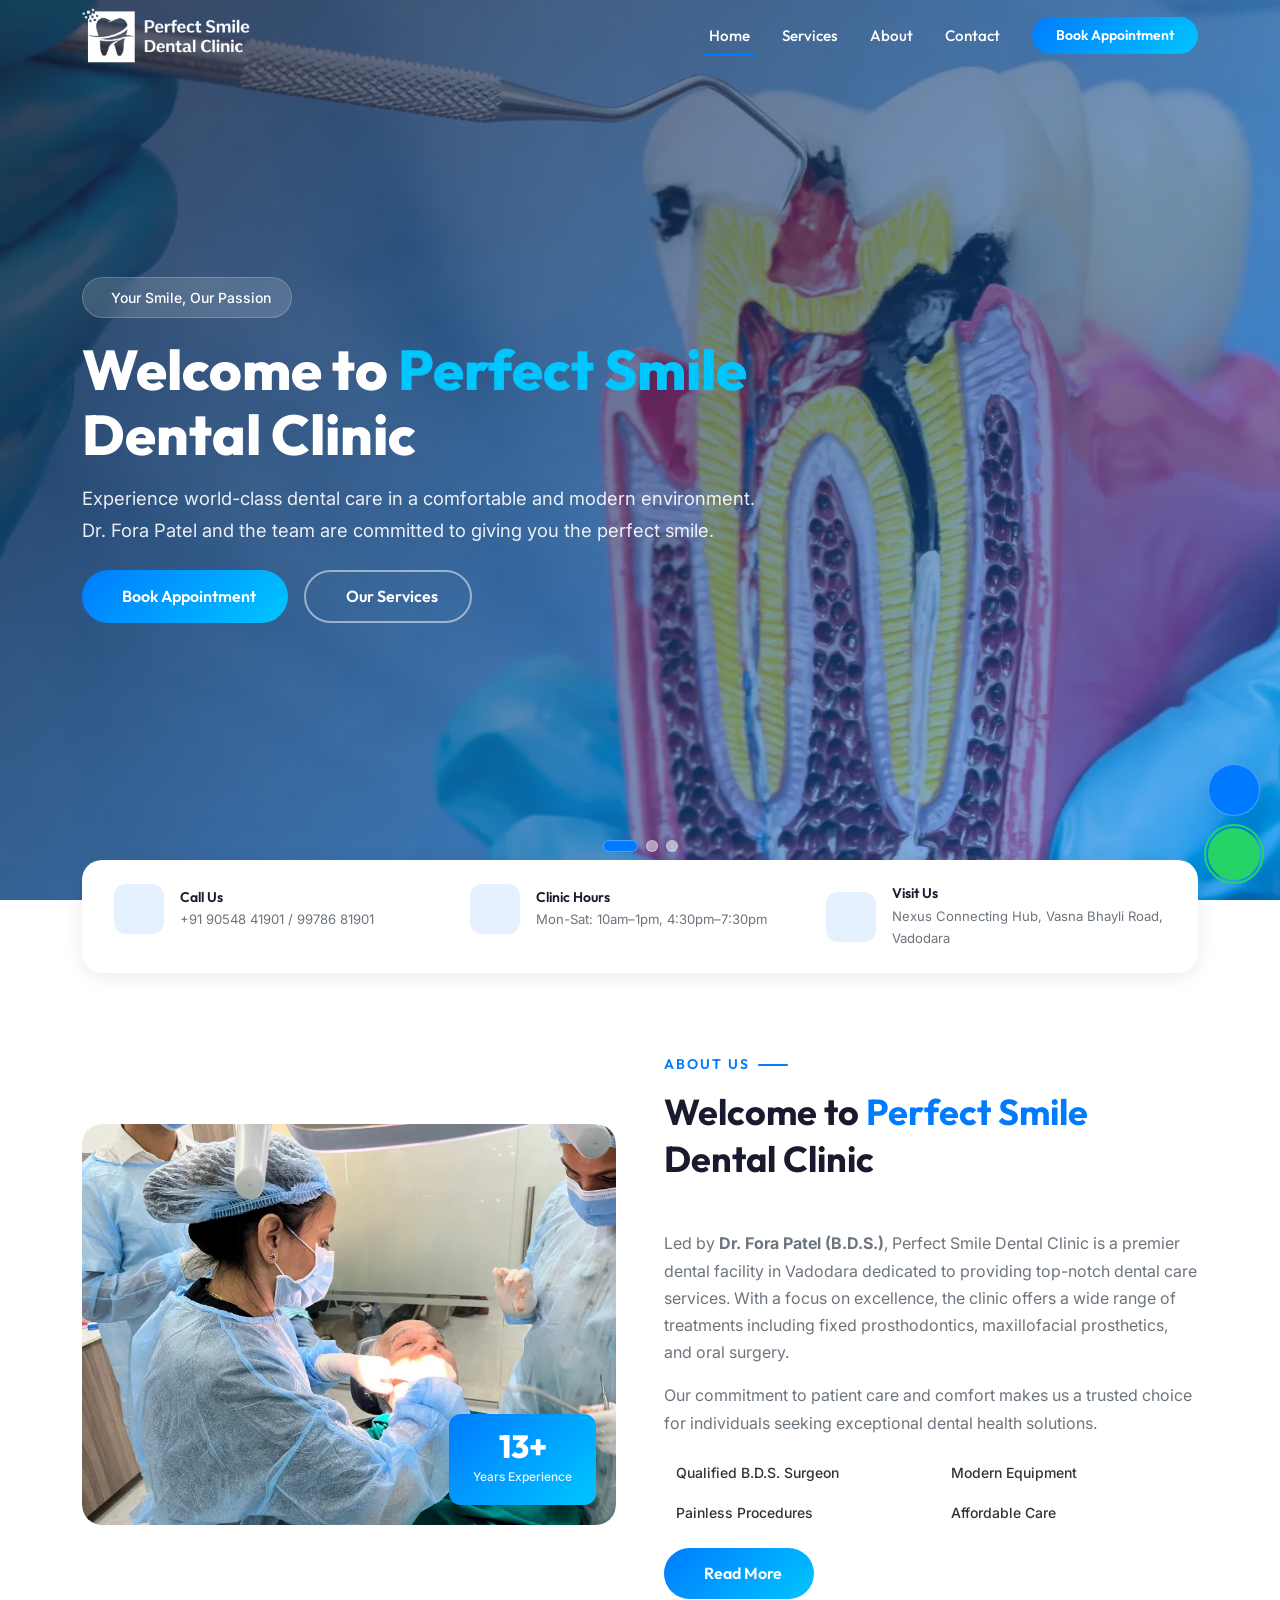
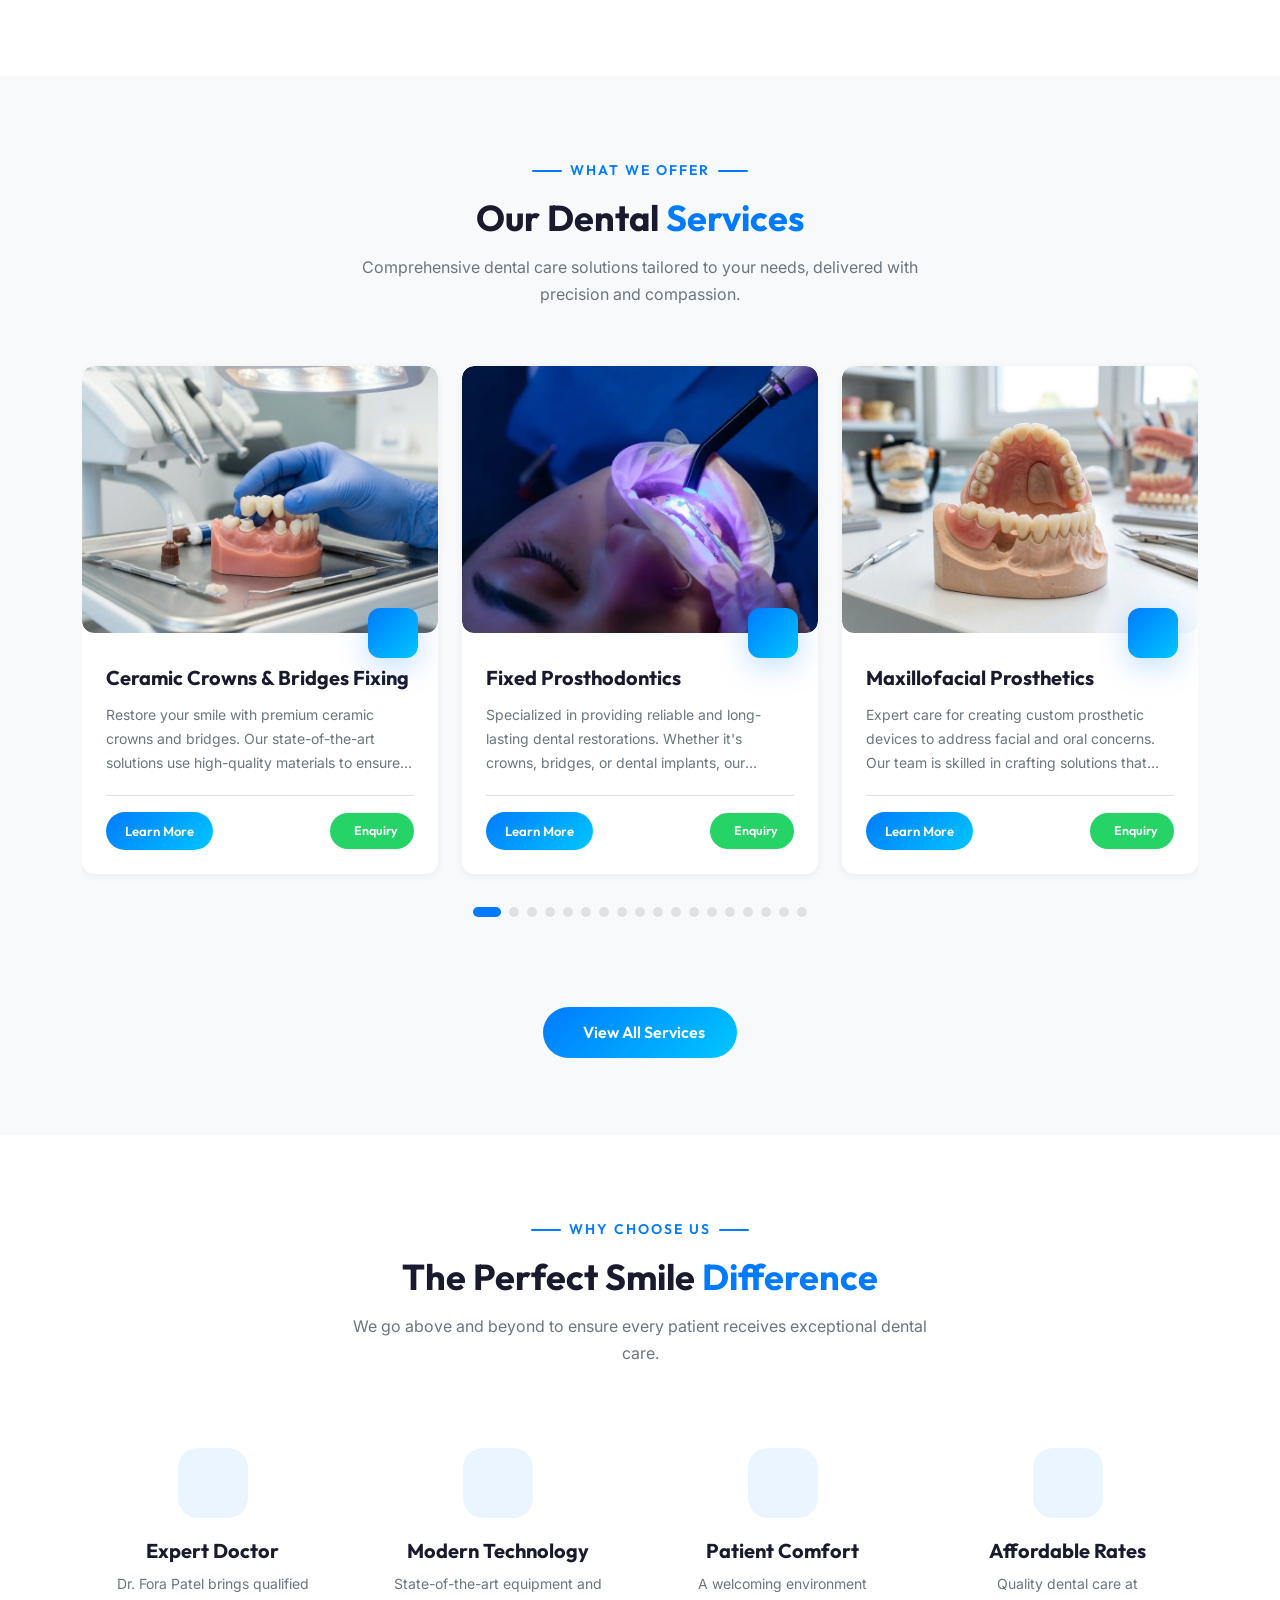
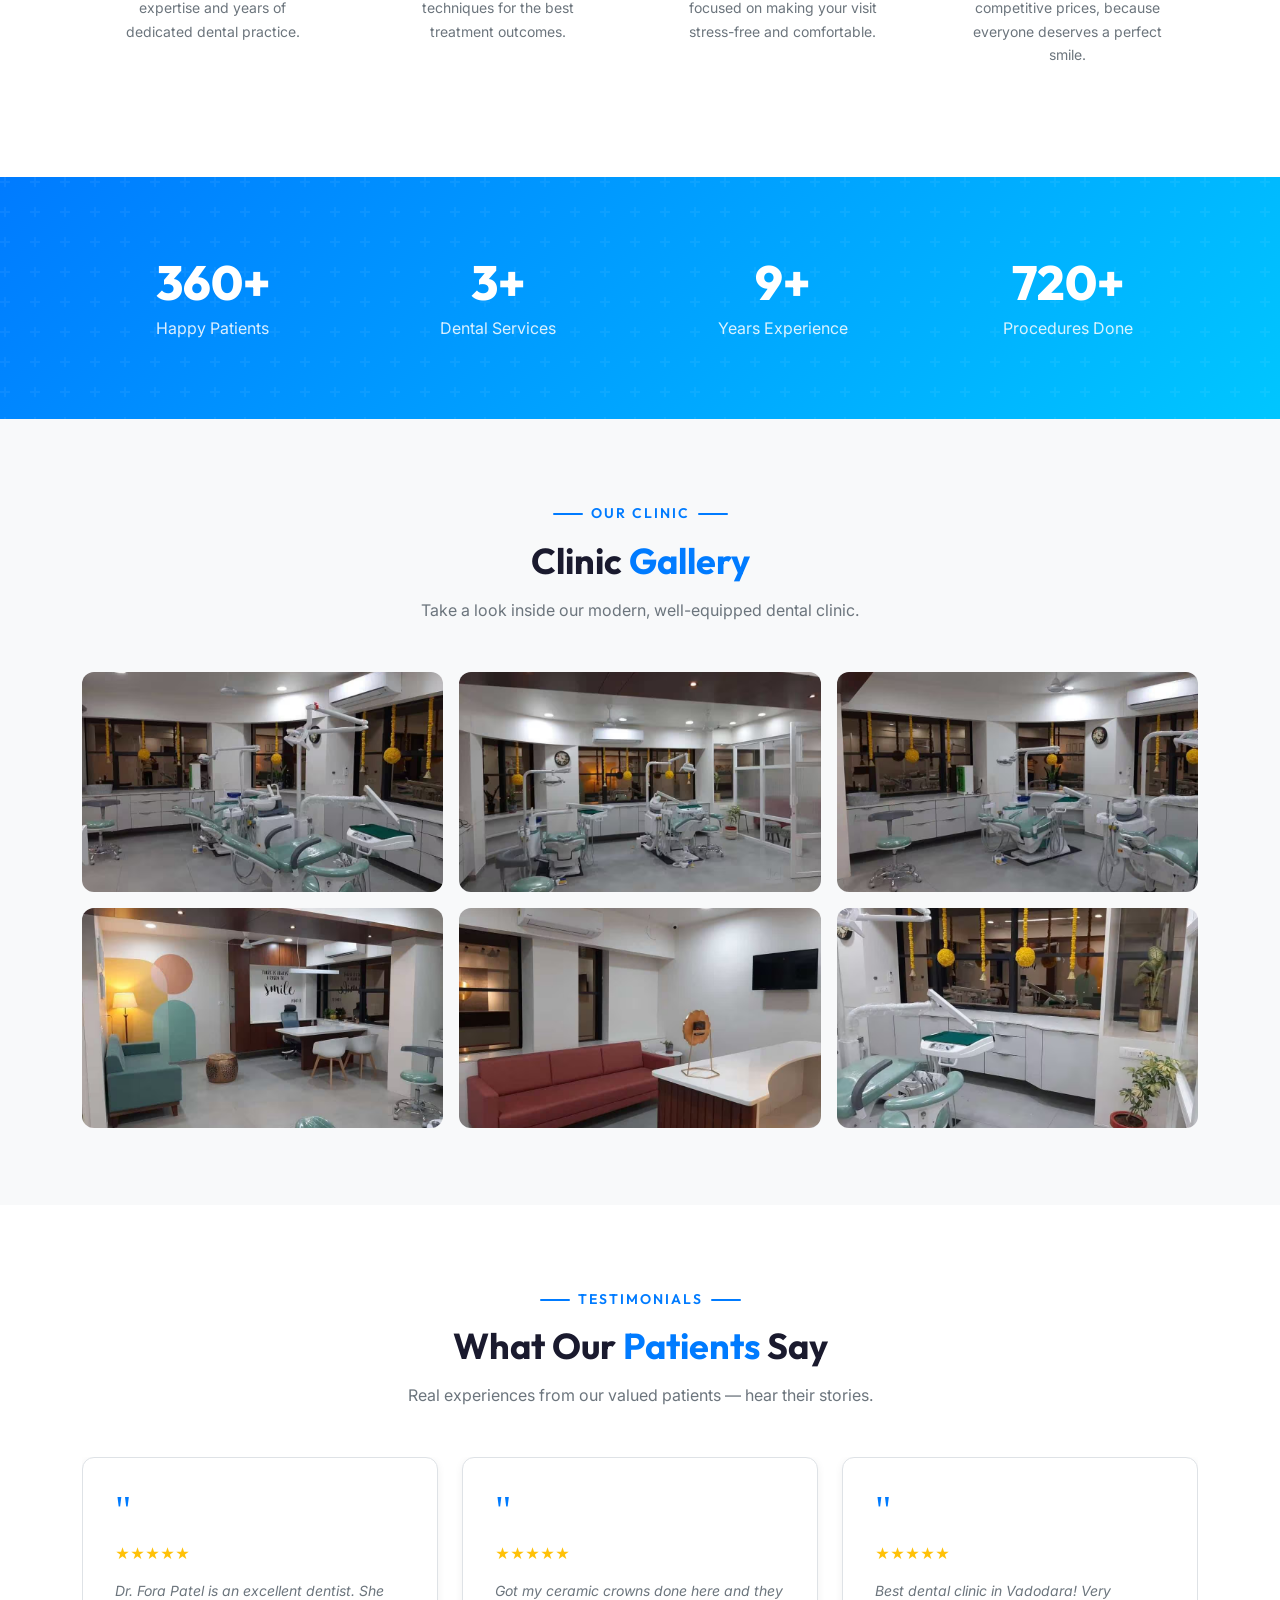
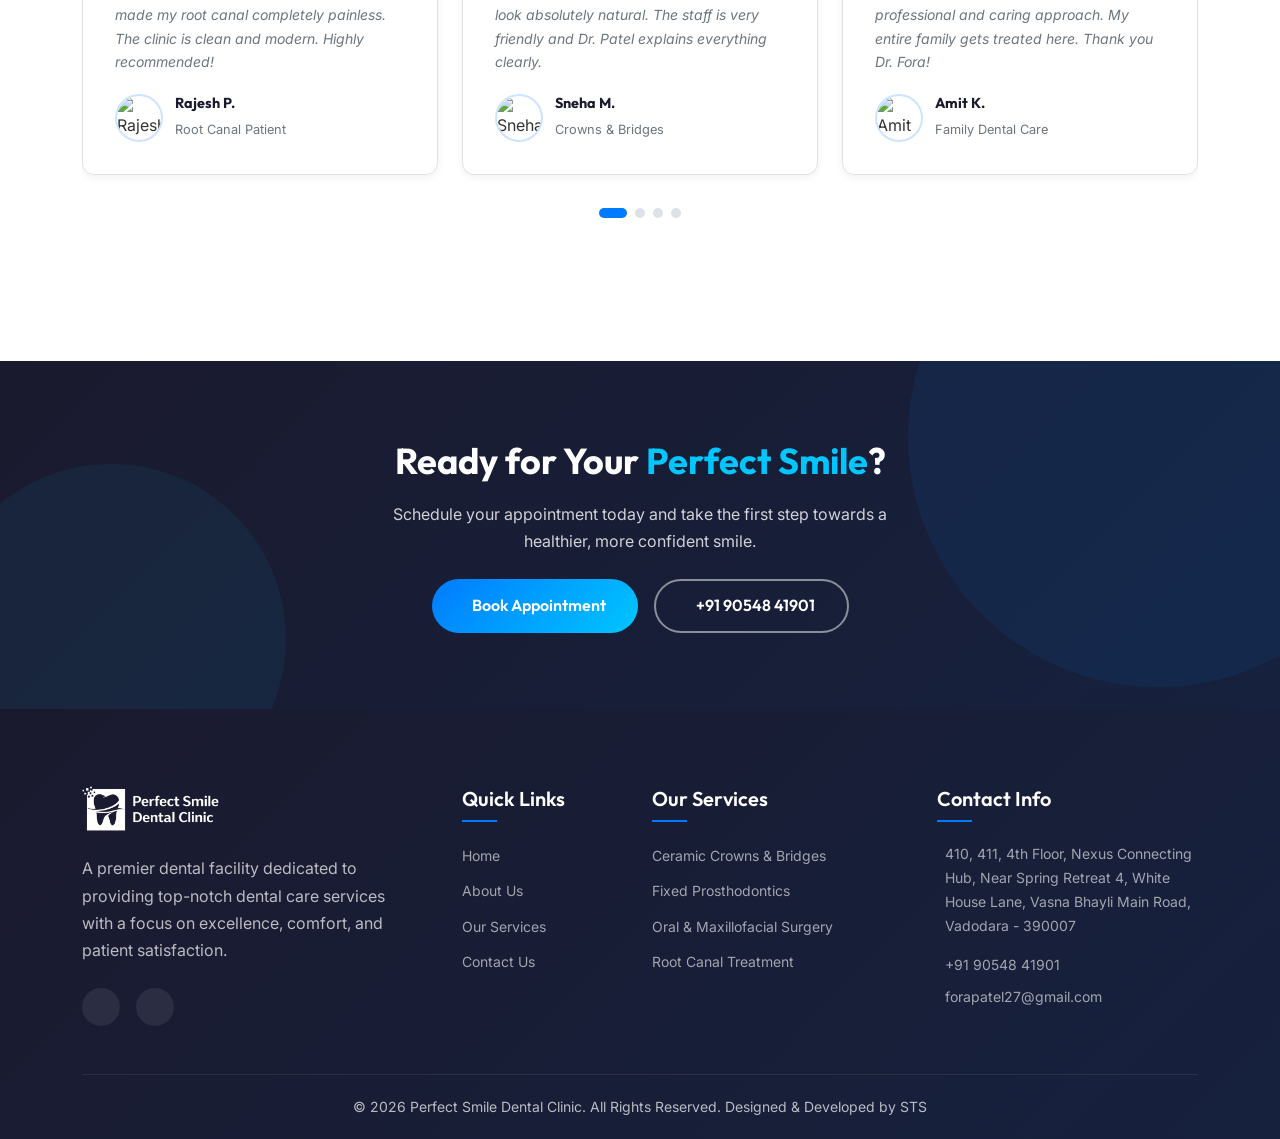
==== commit 9585fc90: "Testing" ====
--- a/index.html
+++ b/index.html
@@ -726,7 +726,7 @@
     </div>
   </div>
   <div class="footer-bottom text-center mt-5">
-    &copy; <span id="year"></span> Perfect Smile Dental Clinic. All Rights Reserved.
+    &copy; <span id="year"></span> Perfect Smile Dental Clinic. All Rights Reserved. Designed & Developed by <a href="https://shriiitrackingsolution.in/" target="_blank"><abbr title="Shriii Tracking Solution">STS</abbr></a>
   </div>
 </div>
 </footer>
--- a/css/style.css
+++ b/css/style.css
@@ -288,6 +288,16 @@
 .socialLinks a:hover{background:var(--primary);color:var(--white)}
 .footer-bottom{border-top:1px solid rgba(255,255,255,.08);padding:1.25rem 0;font-size:var(--fs-small)}
 .footer .text-primary{color:var(--primary)!important}
+abbr[title] {
+    -webkit-text-decoration: none;
+    text-decoration: none;
+}
+
+.footer-bottom  a:hover {
+  color: #ffffff !important; 
+}
+
+
 .locationLink{color:rgba(255,255,255,.6)!important}
 .locationLink:hover{color:var(--white)!important}
 
--- a/css/style.css
+++ b/css/style.css
@@ -288,6 +288,16 @@
 .socialLinks a:hover{background:var(--primary);color:var(--white)}
 .footer-bottom{border-top:1px solid rgba(255,255,255,.08);padding:1.25rem 0;font-size:var(--fs-small)}
 .footer .text-primary{color:var(--primary)!important}
+abbr[title] {
+    -webkit-text-decoration: none;
+    text-decoration: none;
+}
+
+.footer-bottom  a:hover {
+  color: #ffffff !important; 
+}
+
+
 .locationLink{color:rgba(255,255,255,.6)!important}
 .locationLink:hover{color:var(--white)!important}
 
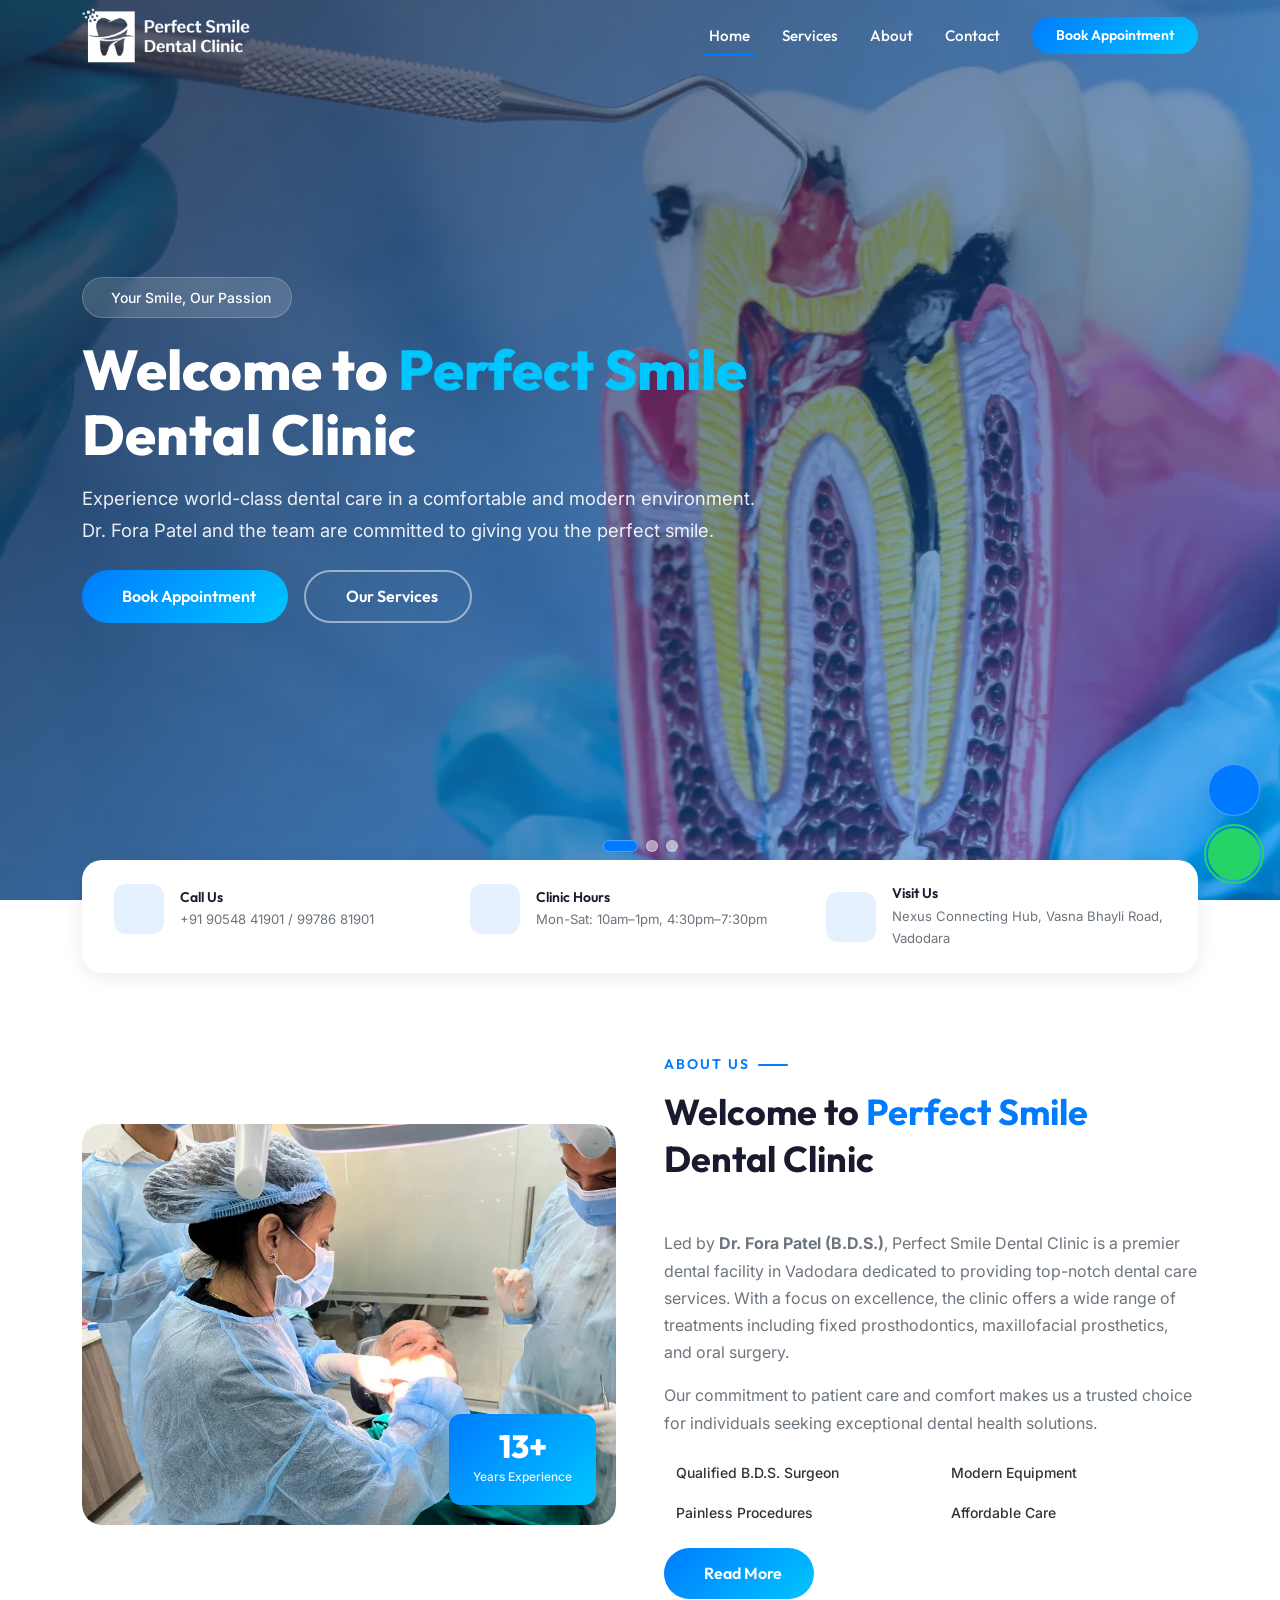
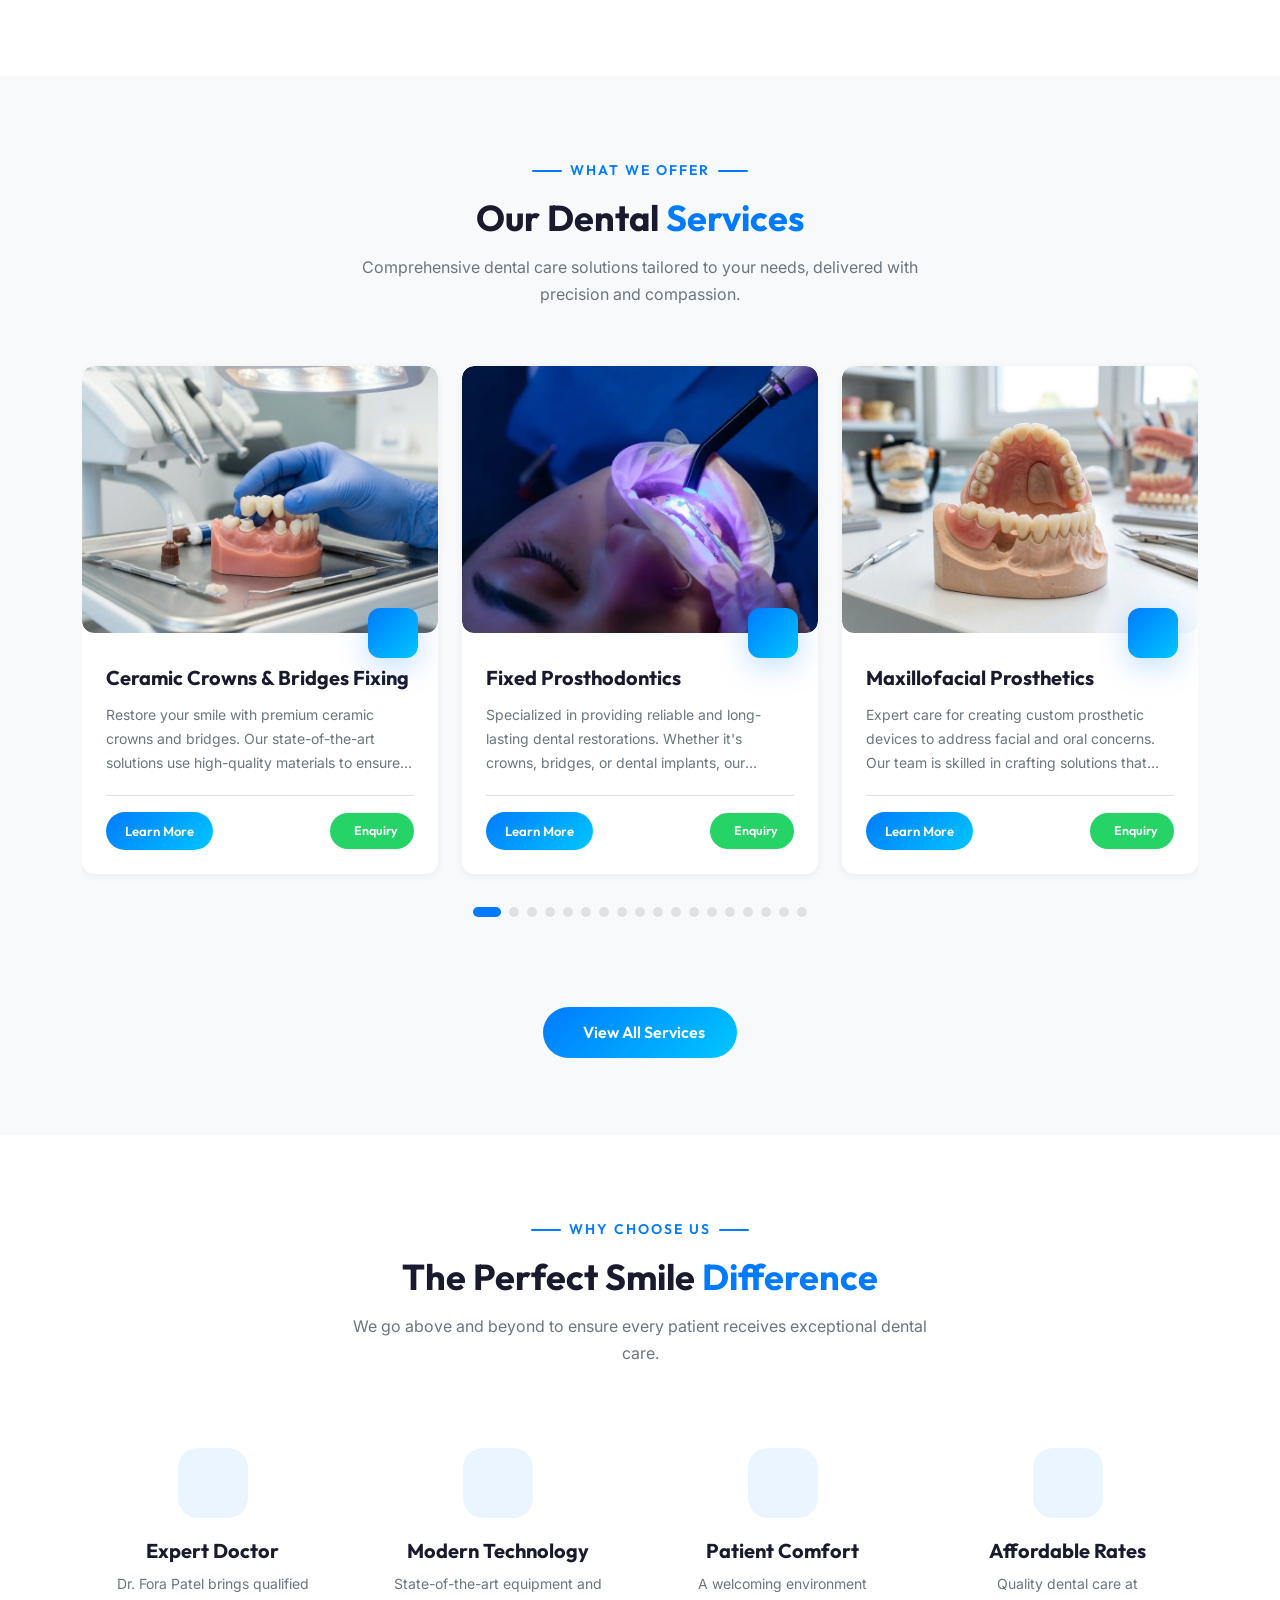
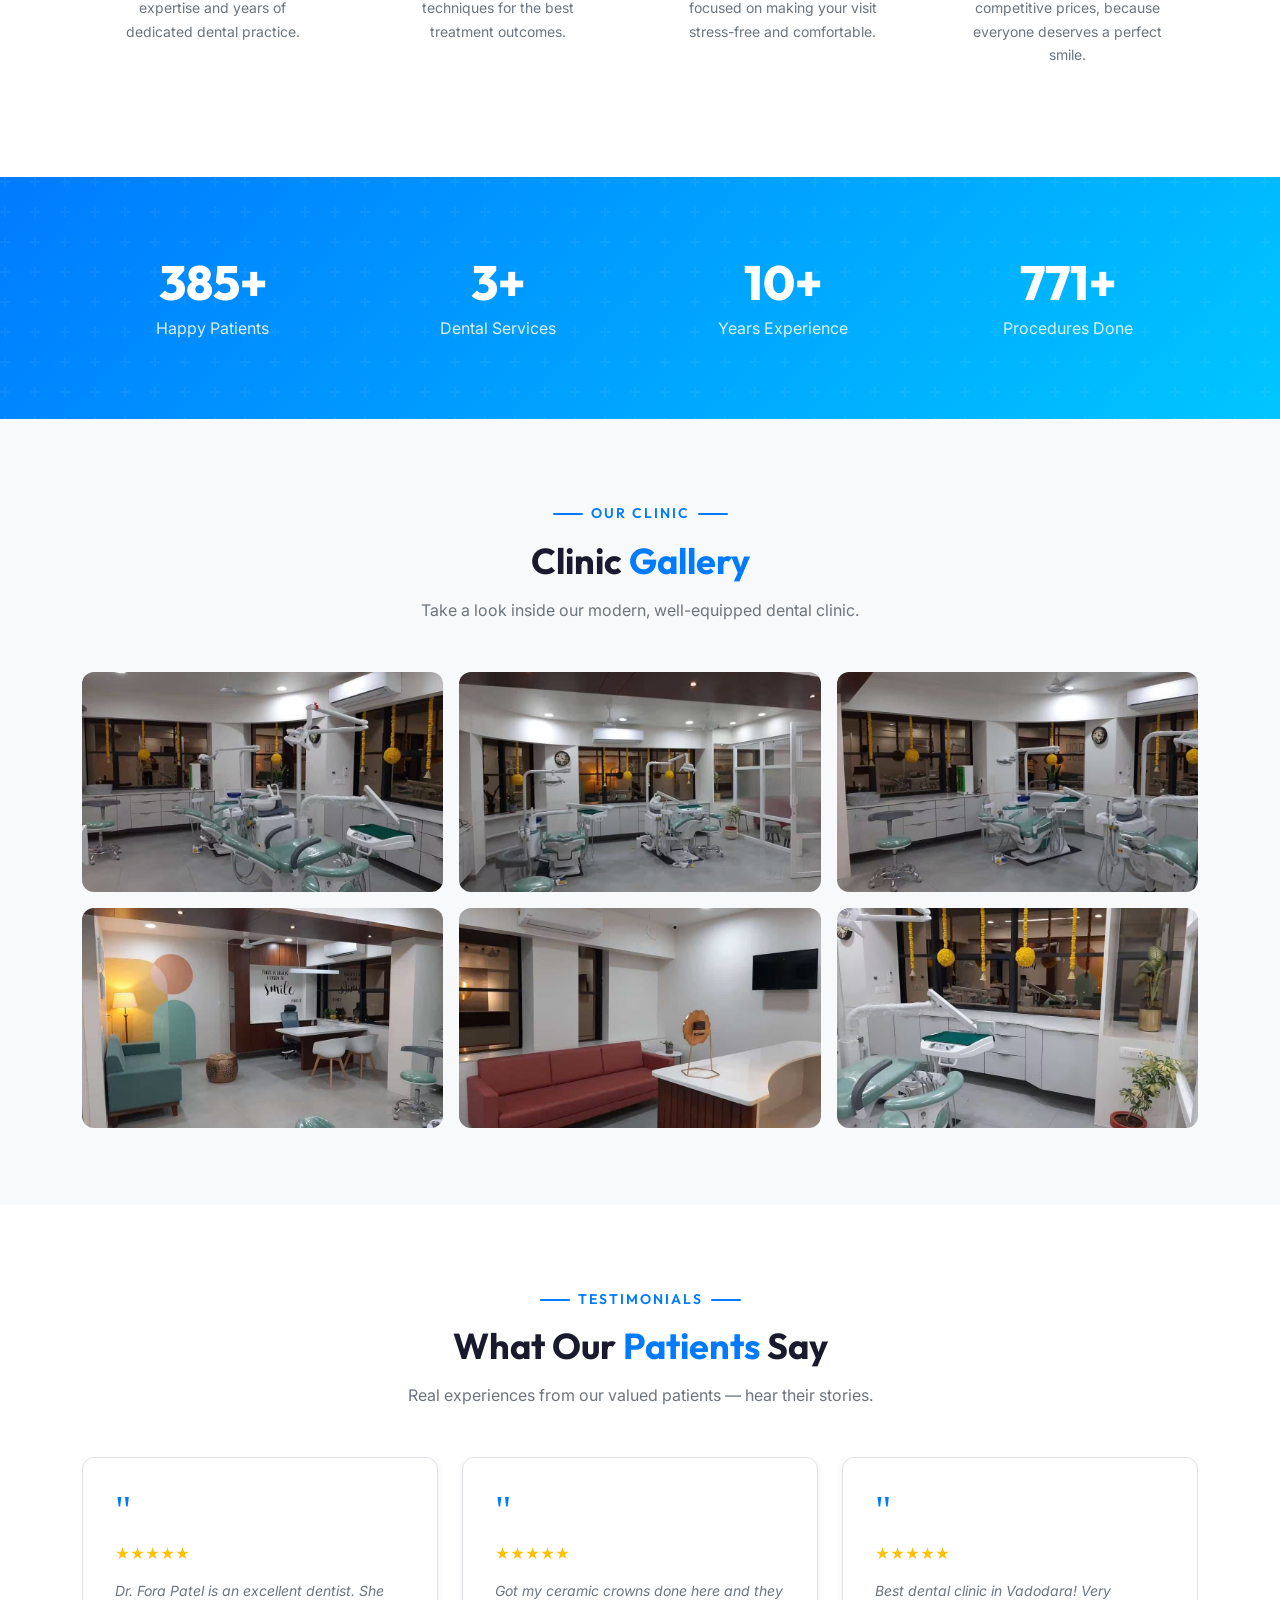
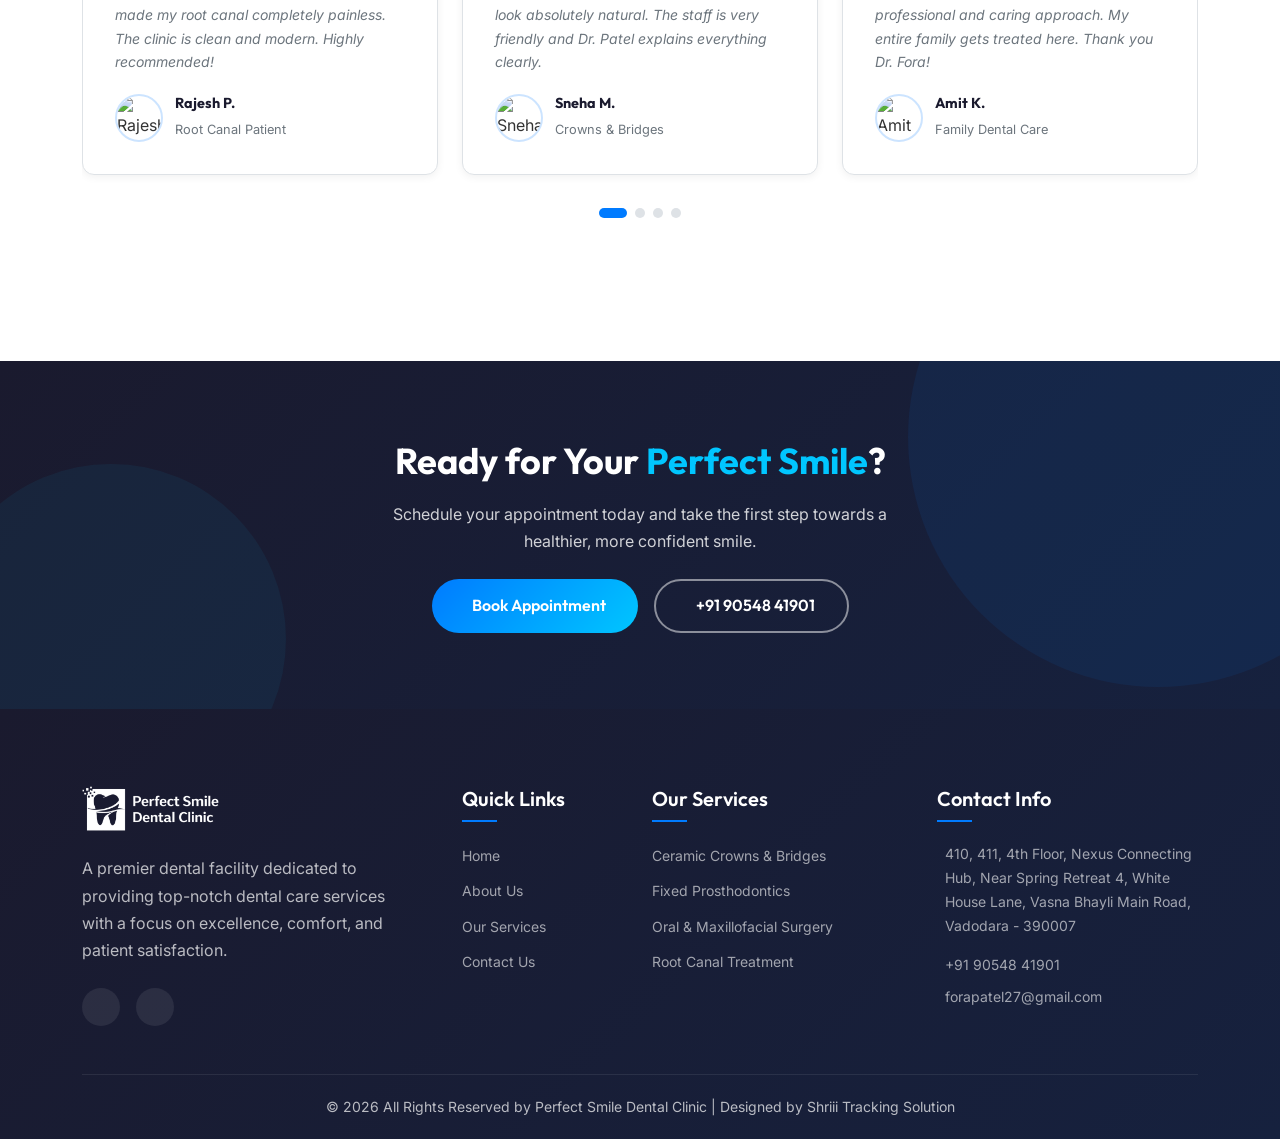
==== commit d7a801a5: "test" ====
--- a/index.html
+++ b/index.html
@@ -4,6 +4,14 @@
   <meta charset="UTF-8">
   <meta name="viewport" content="width=device-width, initial-scale=1.0">
   <title>Dental Clinic in Vadodara | Best Dentist | Perfect Smile</title>
+
+  <link rel="icon" type="image/png" href="/images/favicon-96x96.png" sizes="96x96" />
+  <link rel="icon" type="image/svg+xml" href="/images/favicon.svg" />
+  <link rel="shortcut icon" href="/images/favicon.ico" />
+  <link rel="apple-touch-icon" sizes="180x180" href="/images/apple-touch-icon.png" />
+  <meta name="apple-mobile-web-app-title" content="PerfectSmile" />
+  <link rel="manifest" href="/images/site.webmanifest" />
+
   <meta name="description" content="Visit Perfect Smile Dental Clinic in Vadodara. Dr. Fora Patel (BDS) offers expert care, from Root Canals to Implants. Book your painless treatment today.">
   <meta name="keywords" content="dental clinic in Vadodara, best dentist near me, Dr. Fora Patel, root canal treatment Vadodara, dental implants, affordable dentist Vadodara">
   <meta name="robots" content="index, follow">
@@ -23,8 +31,6 @@
   <meta name="twitter:title" content="Top Dental Clinic in Vadodara | Perfect Smile">
   <meta name="twitter:description" content="Expert dental care by Dr. Fora Patel. From root canals to smile designing, get a pain-free treatment in a modern environment. Book now!">
   <meta name="twitter:image" content="https://perfectsmile-dentalclinic.com/images/ClinicProfile.webp">
-
-  <link rel="icon" href="images/Fevicon.png" type="image/png">
   <link rel="preload" as="image" href="images/BrandLogo.webp" fetchpriority="high">
   <link rel="preload" as="image" href="images/Banner1.webp" fetchpriority="high">
   <link rel="preload" as="image" href="images/BannerMob1.webp" fetchpriority="high">
@@ -297,7 +303,7 @@
               <div class="hero-badge">
                 <iconify-icon icon="mdi:shield-check"></iconify-icon> Trusted Expertise
               </div>
-              <h1 class="h1">The <span>Most Affordable</span> Dental Clinic</h1>  
+              <h2 class="h1">The <span>Most Affordable</span> Dental Clinic</h2>  
               <p>From ceramic crowns and bridges to root canal treatments, we offer comprehensive dental solutions using the latest techniques and technology.</p>
               <div class="hero-btns">
                 <a href="services.html" class="btn-primary-custom">
@@ -318,7 +324,7 @@
               <div class="hero-badge">
                 <iconify-icon icon="mdi:heart-pulse"></iconify-icon> Gentle & Caring
               </div>
-              <h1 class="h1">Dr. Fora Patel — <span>Dental Surgeon</span> (B.D.S.)</h1>
+              <h2 class="h1">Dr. Fora Patel — <span>Dental Surgeon</span> (B.D.S.)</h2>
               <p>With years of experience and a patient-first approach, Dr. Fora Patel delivers personalized dental care that puts your comfort and health first.</p>
               <div class="hero-btns">
                 <a href="about.html" class="btn-primary-custom">
